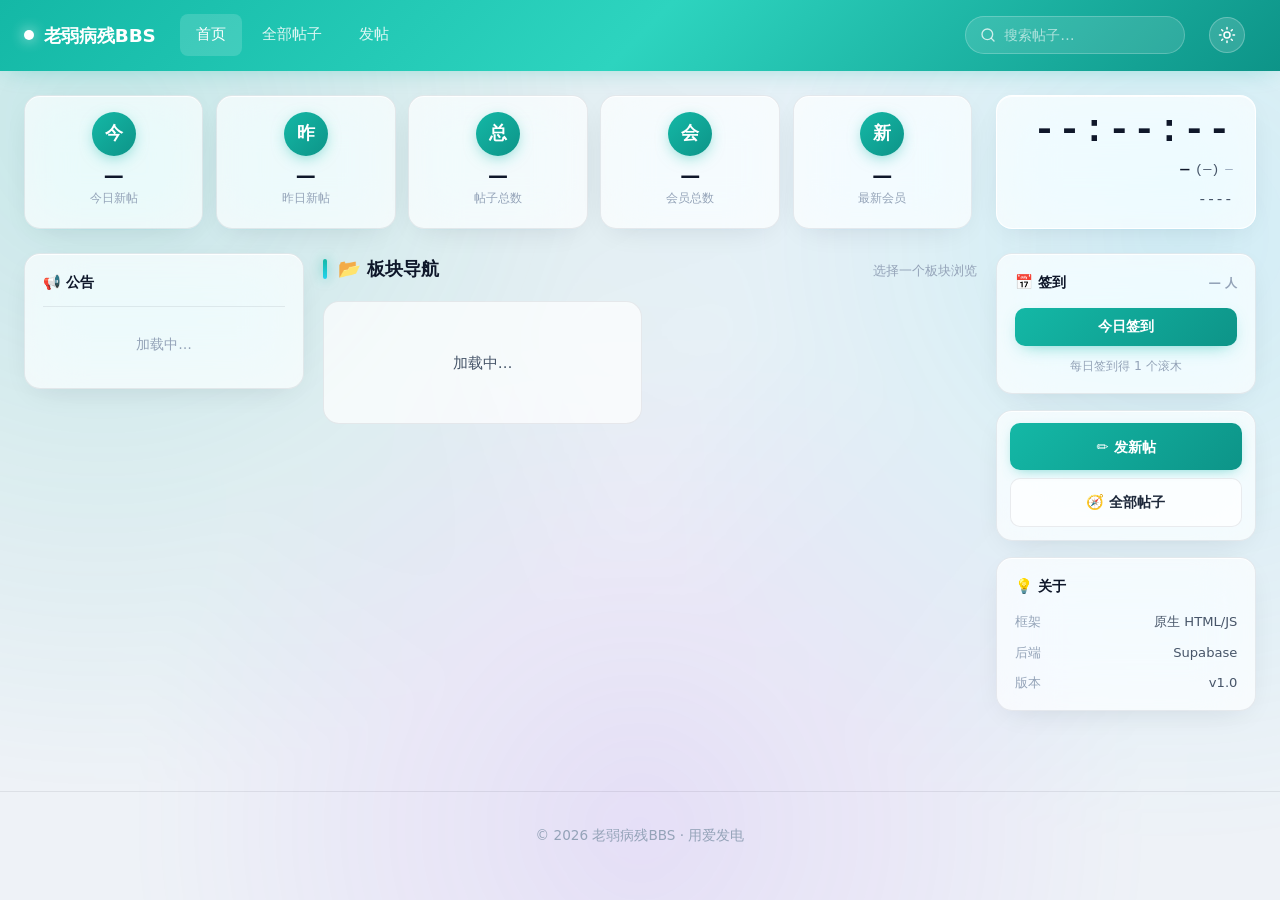
==== index.html @ 7c7fd23f "Add files via upload" ====
<!DOCTYPE html>
<html lang="zh-CN" data-theme="dark">
<head>
<meta charset="UTF-8">
<meta name="viewport" content="width=device-width, initial-scale=1.0">
<meta name="theme-color" content="#0a0e1a">
<title>老弱病残BBS</title>
<link rel="stylesheet" href="assets/style.css">
<script>
  (function () {
    try {
      const saved = localStorage.getItem('theme')
      const prefersDark = window.matchMedia('(prefers-color-scheme: dark)').matches
      document.documentElement.setAttribute('data-theme', saved || (prefersDark ? 'dark' : 'light'))
    } catch (e) {}
  })()
</script>
</head>
<body>

<header class="main-header">
  <div class="header-inner">
    <!-- 移动端汉堡按钮 -->
    <button class="mobile-menu-btn" id="mobile-menu-btn" type="button" aria-label="打开菜单">
      <svg viewBox="0 0 24 24" fill="none" stroke="currentColor" stroke-width="2" stroke-linecap="round" stroke-linejoin="round">
        <line x1="3" y1="6" x2="21" y2="6"/>
        <line x1="3" y1="12" x2="21" y2="12"/>
        <line x1="3" y1="18" x2="21" y2="18"/>
      </svg>
    </button>

    <a href="index.html" class="brand nav-logo">
      <span class="brand-name">老弱病残BBS</span>
    </a>

    <nav class="main-nav">
      <a href="index.html" class="active">首页</a>
      <a href="boards.html">全部帖子</a>
      <a href="new.html">发帖</a>
    </nav>

    <div class="header-search">
      <svg class="search-icon" viewBox="0 0 24 24" fill="none" stroke="currentColor" stroke-width="2" stroke-linecap="round" stroke-linejoin="round">
        <circle cx="11" cy="11" r="8"/>
        <line x1="21" y1="21" x2="16.65" y2="16.65"/>
      </svg>
      <input id="nav-search" type="text" placeholder="搜索帖子…" autocomplete="off">
      <button id="search-clear" class="search-clear" type="button" style="display:none;">
        <svg viewBox="0 0 24 24" fill="none" stroke="currentColor" stroke-width="2" stroke-linecap="round" stroke-linejoin="round">
          <line x1="18" y1="6" x2="6" y2="18"/>
          <line x1="6" y1="6" x2="18" y2="18"/>
        </svg>
      </button>
    </div>

    <div class="header-actions">
      <button class="theme-toggle" id="theme-toggle" aria-label="切换主题">
        <svg class="icon-sun" viewBox="0 0 24 24" fill="none" stroke="currentColor" stroke-width="2" stroke-linecap="round" stroke-linejoin="round">
          <circle cx="12" cy="12" r="4"/>
          <path d="M12 2v2M12 20v2M4.93 4.93l1.41 1.41M17.66 17.66l1.41 1.41M2 12h2M20 12h2M6.34 17.66l-1.41 1.41M19.07 4.93l-1.41 1.41"/>
        </svg>
        <svg class="icon-moon" viewBox="0 0 24 24" fill="none" stroke="currentColor" stroke-width="2" stroke-linecap="round" stroke-linejoin="round">
          <path d="M21 12.79A9 9 0 1 1 11.21 3 7 7 0 0 0 21 12.79z"/>
        </svg>
      </button>
      <span id="nav-right" class="nav-right"></span>
    </div>
  </div>
</header>

<!-- ============ 移动端侧边栏 ============ -->
<div class="mobile-sidebar-mask" id="mobile-sidebar-mask"></div>

<aside class="mobile-sidebar" id="mobile-sidebar" aria-label="侧边栏">
  <!-- 用户信息 -->
  <div class="mobile-sidebar-head">
    <div class="ms-avatar" id="ms-avatar">?</div>
    <div class="ms-user-info">
      <div class="ms-username" id="ms-username">未登录</div>
      <div class="ms-wood" id="ms-wood" style="display:none;">
        <svg viewBox="0 0 24 24" fill="none" stroke="currentColor" stroke-width="2" stroke-linecap="round" stroke-linejoin="round">
          <rect x="3" y="8" width="18" height="4" rx="2"/>
          <path d="M5 12v8a2 2 0 0 0 2 2h10a2 2 0 0 0 2-2v-8"/>
        </svg>
        <span id="ms-wood-num">0</span> 个滚木
      </div>
    </div>
    <button class="ms-close" id="ms-close" type="button" aria-label="关闭菜单">
      <svg viewBox="0 0 24 24" fill="none" stroke="currentColor" stroke-width="2" stroke-linecap="round" stroke-linejoin="round">
        <line x1="18" y1="6" x2="6" y2="18"/>
        <line x1="6" y1="6" x2="18" y2="18"/>
      </svg>
    </button>
  </div>

  <!-- 侧边栏内容 -->
  <div class="mobile-sidebar-body">

    <!-- 公告 -->
    <div class="ms-group-title">公告</div>
    <div id="ms-announcements" class="ms-announcements">
      <div style="text-align:center;padding:1rem;color:var(--text-muted);font-size:0.82rem;">加载中…</div>
    </div>

    <!-- 快捷操作 -->
    <div class="ms-group-title">快捷</div>

    <button class="ms-item ms-signin" id="ms-signin-btn" type="button">
      <span class="ms-icon">📅</span>
      <span class="ms-text">今日签到</span>
      <span class="ms-hint" id="ms-signin-hint">+1 滚木</span>
    </button>

    <a href="new.html" class="ms-item">
      <span class="ms-icon">✏️</span>
      <span class="ms-text">发新帖</span>
      <span class="ms-arrow">→</span>
    </a>

    <a href="boards.html" class="ms-item">
      <span class="ms-icon">📚</span>
      <span class="ms-text">全部帖子</span>
      <span class="ms-arrow">→</span>
    </a>

    <!-- 用户面板 -->
    <div class="ms-group-title">我的</div>

    <a href="profile.html" class="ms-item">
      <span class="ms-icon">👤</span>
      <span class="ms-text">个人主页</span>
      <span class="ms-arrow">→</span>
    </a>

    <a href="messages.html" class="ms-item">
      <span class="ms-icon">🔔</span>
      <span class="ms-text">消息通知</span>
      <span class="ms-arrow">→</span>
    </a>

    <a href="admin.html" class="ms-item" id="ms-admin" style="display:none;">
      <span class="ms-icon">🛡️</span>
      <span class="ms-text">管理面板</span>
      <span class="ms-arrow">→</span>
    </a>

    <!-- 设置 -->
    <div class="ms-group-title">设置</div>

    <button class="ms-item" id="ms-theme-btn" type="button">
      <span class="ms-icon">🌙</span>
      <span class="ms-text">色调调整</span>
      <span class="ms-hint" id="ms-theme-hint">深色</span>
    </button>

    <!-- 底部：登录/退出 -->
    <div class="ms-divider"></div>

    <button class="ms-item ms-logout" id="ms-logout" type="button" style="display:none;">
      <span class="ms-icon">🚪</span>
      <span class="ms-text">退出登录</span>
    </button>

    <a href="login.html" class="ms-item ms-login" id="ms-login" style="display:none;">
      <span class="ms-icon">🔑</span>
      <span class="ms-text">登录 / 注册</span>
      <span class="ms-arrow">→</span>
    </a>

  </div>
</aside>

<!-- ============ 页面主体 ============ -->
<div class="page">

  <!-- 统计 + 时钟（移动端隐藏） -->
  <section class="stats-panel" id="stats">
    <div class="stats-grid">
      <div class="stat-ball">
        <div class="ball-icon">今</div>
        <div class="ball-num" id="stat-today">—</div>
        <div class="ball-label">今日新帖</div>
      </div>
      <div class="stat-ball">
        <div class="ball-icon">昨</div>
        <div class="ball-num" id="stat-yesterday">—</div>
        <div class="ball-label">昨日新帖</div>
      </div>
      <div class="stat-ball">
        <div class="ball-icon">总</div>
        <div class="ball-num" id="stat-posts">—</div>
        <div class="ball-label">帖子总数</div>
      </div>
      <div class="stat-ball">
        <div class="ball-icon">会</div>
        <div class="ball-num" id="stat-users">—</div>
        <div class="ball-label">会员总数</div>
      </div>
      <div class="stat-ball">
        <div class="ball-icon">新</div>
        <div class="ball-num" id="stat-newest">—</div>
        <div class="ball-label">最新会员</div>
      </div>
    </div>

    <div class="chart_sd y" id="clock-box">
      <div id="clock_c">--:--:--</div>
      <div class="cweek">
        <strong><span id="cweek-jp">—</span></strong>
        <i id="cweek-cn">(—)</i>
        <em id="cweek-en">—</em>
      </div>
      <div id="date_c">----</div>
    </div>
  </section>

  <!-- 三栏布局 -->
  <div class="layout">

    <!-- 左侧栏（移动端隐藏） -->
    <aside class="col-side col-left">
      <div class="card announcement-card">
        <div class="card-title-bar">
          <span>📢 公告</span>
          <span class="announcement-count" id="announcement-count"></span>
        </div>
        <div class="announcement-list" id="announcement-list">
          <div style="text-align:center;padding:1rem;color:var(--text-muted);font-size:0.85rem;">加载中…</div>
        </div>
      </div>
    </aside>

    <!-- 主内容 -->
    <main class="col-main">
      <div class="page-section-head">
        <h2>📂 板块导航</h2>
        <span class="sub">选择一个板块浏览</span>
      </div>

      <div class="boards-home-grid" id="boards-home">
        <div class="empty">加载中…</div>
      </div>
    </main>

    <!-- 右侧栏（移动端隐藏） -->
    <aside class="col-side col-right">
      <div class="card signin-card">
        <div class="signin-head">
          <span>📅 签到</span>
          <span class="signin-count" id="signin-count">— 人</span>
        </div>
        <button class="btn btn-primary signin-btn" id="signin-btn">今日签到</button>
        <div class="signin-hint" id="signin-hint">每日签到得 1 个滚木</div>
      </div>

      <div class="card action-card">
        <a href="new.html" class="action-btn primary">✏️ 发新帖</a>
        <a href="boards.html" class="action-btn">🧭 全部帖子</a>
      </div>

      <div class="card info-card">
        <div class="card-title-bar"><span>💡 关于</span></div>
        <div class="info-list">
          <div class="info-item"><span>框架</span><span>原生 HTML/JS</span></div>
          <div class="info-item"><span>后端</span><span>Supabase</span></div>
          <div class="info-item"><span>版本</span><span>v1.0</span></div>
        </div>
      </div>
    </aside>

  </div>

</div>

<footer>
  <p>© 2026 老弱病残BBS · 用爱发电</p>
</footer>

<script type="module">
import { supabase } from './assets/supabase.js'
import { renderNav, loadStats, escapeHtml, formatTime } from './assets/app.js'

renderNav()
loadStats()

// ============================================================
// 移动端侧边栏
// ============================================================
function initMobileSidebar() {
  const btn = document.getElementById('mobile-menu-btn')
  const sidebar = document.getElementById('mobile-sidebar')
  const mask = document.getElementById('mobile-sidebar-mask')
  const closeBtn = document.getElementById('ms-close')

  if (!btn || !sidebar || !mask) return

  const open = () => {
    sidebar.classList.add('open')
    mask.classList.add('open')
    document.body.style.overflow = 'hidden'
  }
  const close = () => {
    sidebar.classList.remove('open')
    mask.classList.remove('open')
    document.body.style.overflow = ''
  }

  btn.onclick = open
  mask.onclick = close
  if (closeBtn) closeBtn.onclick = close

  document.addEventListener('keydown', (e) => {
    if (e.key === 'Escape' && sidebar.classList.contains('open')) close()
  })
}

// 填充侧边栏用户信息
async function fillSidebarUser() {
  const { data: { user } } = await supabase.auth.getUser()

  const avatarEl = document.getElementById('ms-avatar')
  const usernameEl = document.getElementById('ms-username')
  const woodEl = document.getElementById('ms-wood')
  const woodNumEl = document.getElementById('ms-wood-num')
  const adminEl = document.getElementById('ms-admin')
  const logoutEl = document.getElementById('ms-logout')
  const loginEl = document.getElementById('ms-login')

  if (user) {
    const { data: profile } = await supabase
      .from('profiles')
      .select('username, role, rolling_wood, avatar_url')
      .eq('id', user.id)
      .single()

    const name = profile?.username || user.email || '用户'

    // 头像优先显示图片
    if (avatarEl) {
      if (profile?.avatar_url) {
        avatarEl.innerHTML = `<img src="${escapeHtml(profile.avatar_url)}" alt="${escapeHtml(name)}" style="width:100%;height:100%;object-fit:cover;border-radius:50%;">`
      } else {
        avatarEl.textContent = name.trim()[0].toUpperCase()
      }
    }
    if (usernameEl) usernameEl.textContent = name
    if (woodEl) woodEl.style.display = 'inline-flex'
    if (woodNumEl) woodNumEl.textContent = profile?.rolling_wood ?? 0
    if (profile?.role === 'admin' && adminEl) adminEl.style.display = 'flex'
    if (logoutEl) logoutEl.style.display = 'flex'
    if (loginEl) loginEl.style.display = 'none'
  } else {
    if (avatarEl) avatarEl.textContent = '?'
    if (usernameEl) usernameEl.textContent = '未登录'
    if (woodEl) woodEl.style.display = 'none'
    if (adminEl) adminEl.style.display = 'none'
    if (logoutEl) logoutEl.style.display = 'none'
    if (loginEl) loginEl.style.display = 'flex'
  }
}

// 侧边栏主题切换
function initSidebarTheme() {
  const btn = document.getElementById('ms-theme-btn')
  const hint = document.getElementById('ms-theme-hint')
  if (!btn) return

  const updateHint = () => {
    const theme = document.documentElement.getAttribute('data-theme') || 'dark'
    if (hint) hint.textContent = theme === 'dark' ? '深色' : '浅色'
  }
  updateHint()

  btn.onclick = () => {
    const html = document.documentElement
    const current = html.getAttribute('data-theme') || 'dark'
    const next = current === 'dark' ? 'light' : 'dark'

    html.classList.add('theme-transitioning')
    html.setAttribute('data-theme', next)
    try { localStorage.setItem('theme', next) } catch (e) {}

    updateHint()
    setTimeout(() => html.classList.remove('theme-transitioning'), 600)
  }
}

// 侧边栏签到
async function initSidebarSignin() {
  const btn = document.getElementById('ms-signin-btn')
  const hint = document.getElementById('ms-signin-hint')
  if (!btn) return

  const { data: { user } } = await supabase.auth.getUser()

  if (!user) {
    if (hint) hint.textContent = '需登录'
    btn.onclick = () => location.href = 'login.html'
    return
  }

  const today = new Date().toISOString().slice(0, 10)
  const { data: checkin } = await supabase
    .from('checkins')
    .select('date')
    .eq('user_id', user.id)
    .eq('date', today)
    .maybeSingle()

  if (checkin) {
    btn.disabled = true
    btn.classList.add('signed')
    if (hint) hint.textContent = '已签到 ✓'
  }

  btn.onclick = async () => {
    if (btn.disabled) return
    btn.disabled = true
    if (hint) hint.textContent = '签到中…'

    const { data, error } = await supabase.rpc('daily_checkin')

    if (error || !data?.success) {
      if (hint) hint.textContent = error?.message || data?.error || '失败'
      btn.disabled = false
      return
    }

    btn.classList.add('signed')
    if (hint) hint.textContent = '+1 滚木 ✓'

    const woodNum = document.getElementById('ms-wood-num')
    if (woodNum) woodNum.textContent = Number(woodNum.textContent) + 1
    const navWood = document.getElementById('nav-wood')
    if (navWood) navWood.textContent = Number(navWood.textContent) + 1
  }
}

// 侧边栏退出
function initSidebarLogout() {
  const btn = document.getElementById('ms-logout')
  if (!btn) return
  btn.onclick = async () => {
    if (!confirm('确定退出登录？')) return
    await supabase.auth.signOut()
    location.href = 'index.html'
  }
}

// ============================================================
// 侧边栏公告
// ============================================================
async function loadSidebarAnnouncements() {
  const box = document.getElementById('ms-announcements')
  if (!box) return

  const { data } = await supabase
    .from('announcements')
    .select('*')
    .order('created_at', { ascending: false })
    .limit(10)

  if (!data?.length) {
    box.innerHTML = '<div style="text-align:center;padding:1rem;color:var(--text-muted);font-size:0.82rem;">暂无公告</div>'
    return
  }

  box.innerHTML = data.map(a => `
    <button class="ms-ann-item" data-ann-id="${a.id}" type="button">
      <span class="ms-ann-dot"></span>
      <span class="ms-ann-title">${escapeHtml(a.title)}</span>
    </button>
  `).join('')

  box.querySelectorAll('.ms-ann-item').forEach(btn => {
    btn.onclick = () => {
      const id = Number(btn.dataset.annId)
      const a = data.find(x => x.id === id)
      if (a) openAnnouncementModal(a)
    }
  })
}

// ============================================================
// 四大板块
// ============================================================
const BOARDS = [
  { key: '游戏', icon: '🎮', desc: '游戏讨论、攻略、资源', color: 'linear-gradient(135deg, #a855f7, #ec4899)' },
  { key: '工具', icon: '🔧', desc: '效率工具、脚本、插件', color: 'linear-gradient(135deg, #14b8a6, #22d3ee)' },
  { key: '软件', icon: '💻', desc: '软件分享、教程、求助', color: 'linear-gradient(135deg, #6366f1, #8b5cf6)' },
  { key: '其他', icon: '📦', desc: '杂谈、闲聊、生活', color: 'linear-gradient(135deg, #f59e0b, #ef4444)' }
]

async function loadBoards() {
  const box = document.getElementById('boards-home')

  const { data: allPosts } = await supabase
    .from('posts')
    .select('id, title, created_at, tags_major, profiles!author_id(username)')
    .order('created_at', { ascending: false })

  const grouped = {}
  BOARDS.forEach(b => { grouped[b.key] = [] })
  ;(allPosts || []).forEach(p => {
    const majors = p.tags_major || []
    for (const t of majors) {
      if (grouped[t]) grouped[t].push(p)
    }
  })

  box.innerHTML = BOARDS.map(b => {
    const posts = grouped[b.key] || []
    const preview = posts.slice(0, 3)

    return `
      <div class="board-home-card">
        <a href="board.html?tag=${encodeURIComponent(b.key)}" class="board-home-link" aria-label="${escapeHtml(b.key)}"></a>

        <div class="board-home-head">
          <div class="board-home-icon" style="background:${b.color};">${b.icon}</div>
          <div style="flex:1;min-width:0;">
            <div class="board-home-name">${escapeHtml(b.key)}</div>
            <div class="board-home-desc">${escapeHtml(b.desc)}</div>
          </div>
          <div class="board-home-count">
            <span class="board-home-count-num">${posts.length}</span>
            <span class="board-home-count-lbl">帖</span>
          </div>
        </div>

        ${preview.length ? `
          <div class="board-home-posts">
            ${preview.map(p => `
              <div class="board-home-post">
                <span class="board-home-post-dot"></span>
                <span class="board-home-post-title">${escapeHtml(p.title)}</span>
                <span class="board-home-post-time">${formatTime(p.created_at)}</span>
              </div>
            `).join('')}
            ${posts.length > 3 ? `<div class="board-home-more">还有 ${posts.length - 3} 篇 →</div>` : ''}
          </div>
        ` : `
          <div class="board-home-empty">暂无帖子</div>
        `}

        <div class="board-home-foot">
          <span>进入板块</span>
          <svg viewBox="0 0 24 24" fill="none" stroke="currentColor" stroke-width="2" stroke-linecap="round" stroke-linejoin="round">
            <line x1="5" y1="12" x2="19" y2="12"/>
            <polyline points="12 5 19 12 12 19"/>
          </svg>
        </div>
      </div>
    `
  }).join('')
}

// ============================================================
// 桌面端公告（左侧栏）
// ============================================================
const annList = document.getElementById('announcement-list')
const annCount = document.getElementById('announcement-count')

async function loadAnnouncements() {
  const { data: announcements } = await supabase
    .from('announcements')
    .select('*')
    .order('created_at', { ascending: false })

  if (annCount) annCount.textContent = `${announcements?.length || 0} 条`

  if (!announcements?.length) {
    if (annList) annList.innerHTML = '<div style="text-align:center;padding:1rem;color:var(--text-muted);font-size:0.85rem;">暂无公告</div>'
    return
  }

  if (annList) {
    annList.innerHTML = announcements.map(a => `
      <div class="announcement-item" data-ann-id="${a.id}">
        <div class="announcement-icon">📌</div>
        <div class="announcement-title">${escapeHtml(a.title)}</div>
        <svg class="announcement-arrow" viewBox="0 0 24 24" fill="none" stroke="currentColor" stroke-width="2" stroke-linecap="round" stroke-linejoin="round">
          <polyline points="9 18 15 12 9 6"/>
        </svg>
      </div>
    `).join('')

    annList.querySelectorAll('.announcement-item').forEach(el => {
      el.onclick = () => {
        const id = Number(el.dataset.annId)
        const a = announcements.find(x => x.id === id)
        if (a) openAnnouncementModal(a)
      }
    })
  }
}

function openAnnouncementModal(a) {
  const mask = document.createElement('div')
  mask.className = 'announcement-modal-mask'
  const html = escapeHtml(a.content)
    .replace(/\*\*(.+?)\*\*/g, '<strong>$1</strong>')
    .replace(/\n/g, '<br>')

  mask.innerHTML = `
    <div class="announcement-modal">
      <div class="announcement-modal-head">
        <div>
          <div class="announcement-modal-label">📢 公告</div>
          <h2 class="announcement-modal-title">${escapeHtml(a.title)}</h2>
          <div class="announcement-modal-date">发布于 ${formatTime(a.created_at)}</div>
        </div>
        <button class="announcement-modal-close" type="button">
          <svg viewBox="0 0 24 24" fill="none" stroke="currentColor" stroke-width="2" stroke-linecap="round" stroke-linejoin="round">
            <line x1="18" y1="6" x2="6" y2="18"/>
            <line x1="6" y1="6" x2="18" y2="18"/>
          </svg>
        </button>
      </div>
      <div class="announcement-modal-body">${html}</div>
      <div class="announcement-modal-foot">
        <button class="btn btn-primary" type="button" id="ann-modal-ok">我知道了</button>
      </div>
    </div>
  `
  document.body.appendChild(mask)

  const close = () => {
    mask.style.animation = 'fadeOut 0.2s ease forwards'
    setTimeout(() => mask.remove(), 200)
  }
  mask.querySelector('.announcement-modal-close').onclick = close
  mask.querySelector('#ann-modal-ok').onclick = close
  mask.onclick = (e) => { if (e.target === mask) close() }
  const onEsc = (e) => {
    if (e.key === 'Escape') { close(); document.removeEventListener('keydown', onEsc) }
  }
  document.addEventListener('keydown', onEsc)
}

// ============================================================
// 桌面端签到（右侧栏）
// ============================================================
const signinBtn = document.getElementById('signin-btn')
const signinHint = document.getElementById('signin-hint')

async function initDesktopSignin() {
  if (!signinBtn) return
  const { data: { user } } = await supabase.auth.getUser()

  if (user) {
    const today = new Date().toISOString().slice(0, 10)
    const { data: checkin } = await supabase
      .from('checkins').select('date')
      .eq('user_id', user.id).eq('date', today).maybeSingle()

    if (checkin) {
      signinBtn.textContent = '✓ 已签到'
      signinBtn.disabled = true
      signinHint.textContent = '明天再来~'
    }
  }

  signinBtn.onclick = async () => {
    const { data: { user } } = await supabase.auth.getUser()
    if (!user) { location.href = 'login.html?redirect=index.html'; return }
    signinBtn.disabled = true
    signinBtn.textContent = '签到中…'

    const { data, error } = await supabase.rpc('daily_checkin')

    if (error || !data?.success) {
      signinHint.textContent = error?.message || data?.error || '签到失败'
      signinBtn.disabled = false
      signinBtn.textContent = '今日签到'
      return
    }

    signinBtn.textContent = '✓ 已签到'
    signinHint.textContent = '签到成功！+1 滚木'
    const navWood = document.getElementById('nav-wood')
    if (navWood) navWood.textContent = Number(navWood.textContent) + 1
  }
}

// ============================================================
// 初始化
// ============================================================
initMobileSidebar()
fillSidebarUser()
initSidebarTheme()
initSidebarSignin()
initSidebarLogout()
loadSidebarAnnouncements()
loadBoards()
loadAnnouncements()
initDesktopSignin()
</script>
</body>
</html>
---- assets/style.css ----
/* ============================================================
   老弱病残BBS - 完整样式表
   ============================================================ */

* { margin: 0; padding: 0; box-sizing: border-box; }

:root {
  --primary: #14b8a6;
  --primary-light: #2dd4bf;
  --primary-dark: #0d9488;
  --accent: #22d3ee;
  --accent-2: #a855f7;
  --ease: cubic-bezier(0.16, 1, 0.3, 1);
  --ease-smooth: cubic-bezier(0.4, 0, 0.2, 1);
}

/* ============ 深色主题 ============ */
[data-theme="dark"] {
  --bg: #0a0e1a;
  --bg-soft: #0f1422;
  --header-bg: linear-gradient(135deg, #0d9488 0%, #14b8a6 50%, #0f766e 100%);
  --header-text: #f0fdfa;
  --card-bg: rgba(255, 255, 255, 0.055);
  --card-bg-hover: rgba(255, 255, 255, 0.085);
  --card-edge: rgba(255, 255, 255, 0.12);
  --input-bg: rgba(255, 255, 255, 0.05);
  --border: rgba(255, 255, 255, 0.09);
  --border-hover: rgba(45, 212, 191, 0.5);
  --text: #e2e8f0;
  --text-strong: #f8fafc;
  --text-dim: #94a3b8;
  --text-muted: #64748b;
  --card-shadow: 0 8px 32px -12px rgba(0, 0, 0, 0.6),
                 inset 0 1px 0 0 rgba(255, 255, 255, 0.06);
  --card-shadow-hover: 0 20px 44px -20px rgba(20, 184, 166, 0.5),
                       inset 0 1px 0 0 rgba(255, 255, 255, 0.1);
  --blob-1: rgba(20, 184, 166, 0.32);
  --blob-2: rgba(34, 211, 238, 0.22);
  --blob-3: rgba(168, 85, 247, 0.18);
  --noise-opacity: 0.035;
  color-scheme: dark;
}

/* ============ 浅色主题 ============ */
[data-theme="light"] {
  --bg: #eef2f7;
  --bg-soft: #ffffff;
  --header-bg: linear-gradient(135deg, #14b8a6 0%, #2dd4bf 50%, #0d9488 100%);
  --header-text: #ffffff;
  --card-bg: rgba(255, 255, 255, 0.7);
  --card-bg-hover: rgba(255, 255, 255, 0.9);
  --card-edge: rgba(255, 255, 255, 0.95);
  --input-bg: rgba(255, 255, 255, 0.75);
  --border: rgba(15, 23, 42, 0.08);
  --border-hover: rgba(20, 184, 166, 0.45);
  --text: #1e293b;
  --text-strong: #0f172a;
  --text-dim: #475569;
  --text-muted: #94a3b8;
  --card-shadow: 0 8px 32px -14px rgba(15, 23, 42, 0.16),
                 inset 0 1px 0 0 rgba(255, 255, 255, 0.85);
  --card-shadow-hover: 0 20px 44px -20px rgba(20, 184, 166, 0.35),
                       inset 0 1px 0 0 rgba(255, 255, 255, 0.95);
  --blob-1: rgba(20, 184, 166, 0.18);
  --blob-2: rgba(34, 211, 238, 0.14);
  --blob-3: rgba(168, 85, 247, 0.12);
  --noise-opacity: 0.02;
  color-scheme: light;
}

html.theme-transitioning,
html.theme-transitioning *,
html.theme-transitioning *::before,
html.theme-transitioning *::after {
  transition: background-color 0.55s var(--ease-smooth),
              border-color 0.55s var(--ease-smooth),
              color 0.55s var(--ease-smooth),
              box-shadow 0.55s var(--ease-smooth) !important;
}

html { scroll-behavior: smooth; }

body {
  font-family: 'Inter', 'Segoe UI', 'Microsoft YaHei', system-ui, sans-serif;
  background: var(--bg);
  color: var(--text);
  line-height: 1.7;
  min-height: 100vh;
  overflow-x: hidden;
  position: relative;
  -webkit-font-smoothing: antialiased;
  transition: background-color 0.5s var(--ease-smooth), color 0.5s var(--ease-smooth);
}

body::before {
  content: '';
  position: fixed;
  inset: -10%;
  background:
    radial-gradient(circle at 15% 20%, var(--blob-1) 0%, transparent 42%),
    radial-gradient(circle at 85% 30%, var(--blob-2) 0%, transparent 40%),
    radial-gradient(circle at 50% 85%, var(--blob-3) 0%, transparent 42%);
  z-index: -2;
  animation: blobDrift 40s ease-in-out infinite;
  filter: blur(20px);
}
@keyframes blobDrift {
  0%, 100% { transform: translate(0, 0) scale(1); }
  25% { transform: translate(3%, -3%) scale(1.06); }
  50% { transform: translate(-2%, 2%) scale(0.97); }
  75% { transform: translate(2%, 3%) scale(1.04); }
}

body::after {
  content: '';
  position: fixed;
  inset: 0;
  z-index: -1;
  opacity: var(--noise-opacity);
  pointer-events: none;
  background-image: url("data:image/svg+xml,%3Csvg viewBox='0 0 200 200' xmlns='http://www.w3.org/2000/svg'%3E%3Cfilter id='n'%3E%3CfeTurbulence type='fractalNoise' baseFrequency='0.9' numOctaves='3'/%3E%3C/filter%3E%3Crect width='100%25' height='100%25' filter='url(%23n)'/%3E%3C/svg%3E");
  mix-blend-mode: overlay;
}

a { color: var(--primary-light); text-decoration: none; transition: color 0.25s; }
a:hover { color: var(--accent); }

/* ============ 滚动进度条 ============ */
.scroll-progress {
  position: fixed;
  top: 0; left: 0;
  height: 3px; width: 0%;
  background: linear-gradient(90deg, var(--primary), var(--accent));
  z-index: 1000;
  transition: width 0.1s ease-out;
  box-shadow: 0 0 12px rgba(20, 184, 166, 0.8);
}

/* ============ 主 Header ============ */
.main-header {
  background: var(--header-bg);
  color: var(--header-text);
  box-shadow: 0 4px 24px -8px rgba(20, 184, 166, 0.4);
  position: sticky;
  top: 0;
  z-index: 100;
}
.header-inner {
  max-width: 1400px;
  margin: 0 auto;
  padding: 0.9rem 1.5rem;
  display: flex;
  align-items: center;
  gap: 1.5rem;
  position: relative;
  z-index: 1;
}

.brand {
  display: flex;
  align-items: center;
  gap: 0.6rem;
  color: #fff !important;
  font-weight: 800;
  font-size: 1.15rem;
  letter-spacing: -0.01em;
  flex-shrink: 0;
  cursor: pointer;
  text-decoration: none;
}
.brand:hover { color: #fff !important; }
.brand::before {
  content: '';
  width: 10px; height: 10px;
  border-radius: 50%;
  background: #fff;
  box-shadow: 0 0 14px rgba(255,255,255,0.9);
  animation: pulse 2s ease-in-out infinite;
}
.brand-name { color: #fff; }
@keyframes pulse {
  0%, 100% { transform: scale(1); opacity: 1; }
  50% { transform: scale(1.3); opacity: 0.7; }
}

.main-nav {
  display: flex;
  gap: 0.3rem;
  flex-wrap: wrap;
  flex: 1;
  min-width: 0;
  flex-shrink: 1;
}
.main-nav a {
  color: rgba(255,255,255,0.85) !important;
  padding: 0.5rem 1rem;
  border-radius: 8px;
  font-size: 0.95rem;
  font-weight: 500;
  text-decoration: none;
  display: inline-block;
}
.main-nav a:hover,
.main-nav a.active {
  color: #fff !important;
  background: rgba(255,255,255,0.15);
}

.header-actions {
  display: flex;
  align-items: center;
  gap: 0.7rem;
  flex-shrink: 0;
}
.nav-right { display: flex; align-items: center; gap: 0.5rem; }

/* ============ 顶部搜索框 ============ */
.header-search {
  display: flex;
  align-items: center;
  gap: 0.5rem;
  position: relative;
  flex: 0 0 auto;
  width: 220px;
  padding: 0 0.9rem;
  height: 38px;
  background: rgba(255,255,255,0.12);
  border: 1px solid rgba(255,255,255,0.22);
  border-radius: 999px;
  transition: all 0.3s var(--ease);
}
.header-search:focus-within {
  background: rgba(255,255,255,0.22);
  border-color: rgba(255,255,255,0.45);
  box-shadow: 0 0 0 3px rgba(255,255,255,0.1);
  width: 260px;
}
.header-search .search-icon {
  width: 16px; height: 16px;
  stroke: rgba(255,255,255,0.75);
  flex-shrink: 0;
}
.header-search input {
  flex: 1;
  background: transparent;
  border: none;
  padding: 0;
  color: #fff;
  font-family: inherit;
  font-size: 0.9rem;
  outline: none;
  min-width: 0;
  height: auto;
  box-shadow: none;
}
.header-search input::placeholder { color: rgba(255,255,255,0.6); }
.header-search input:focus { box-shadow: none; background: transparent; border: none; }
.search-clear {
  width: 22px; height: 22px;
  border-radius: 50%;
  border: none;
  background: rgba(255,255,255,0.2);
  color: #fff;
  display: flex;
  align-items: center;
  justify-content: center;
  cursor: pointer;
  padding: 0;
  flex-shrink: 0;
  transition: background 0.2s;
}
.search-clear:hover { background: rgba(255,255,255,0.35); }
.search-clear svg { width: 12px; height: 12px; stroke: currentColor; }

/* ============ 主题切换 ============ */
.theme-toggle {
  width: 36px; height: 36px;
  border-radius: 50%;
  background: rgba(255,255,255,0.15);
  border: 1px solid rgba(255,255,255,0.25);
  display: flex;
  align-items: center;
  justify-content: center;
  cursor: pointer;
  position: relative;
  overflow: hidden;
  transition: transform 0.4s var(--ease), background 0.3s;
}
.theme-toggle:hover {
  transform: rotate(18deg) scale(1.08);
  background: rgba(255,255,255,0.25);
}
.theme-toggle svg {
  width: 18px; height: 18px;
  position: absolute;
  top: 50%; left: 50%;
  margin: -9px 0 0 -9px;
  stroke: #fff;
  transition: opacity 0.45s var(--ease), transform 0.55s var(--ease);
}
[data-theme="dark"] .icon-sun { opacity: 0; transform: rotate(90deg) scale(0.4); }
[data-theme="dark"] .icon-moon { opacity: 1; transform: rotate(0) scale(1); }
[data-theme="light"] .icon-sun { opacity: 1; transform: rotate(0) scale(1); }
[data-theme="light"] .icon-moon { opacity: 0; transform: rotate(-90deg) scale(0.4); }

/* ============ 用户悬停菜单 ============ */
.user-menu { position: relative; z-index: 9999; }
.user-trigger {
  display: inline-flex;
  align-items: center;
  gap: 0.5rem;
  padding: 0.35rem 0.75rem 0.35rem 0.35rem;
  border-radius: 999px;
  background: rgba(255,255,255,0.12);
  border: 1px solid rgba(255,255,255,0.22);
  color: #fff;
  font-family: inherit;
  font-size: 0.9rem;
  font-weight: 600;
  cursor: pointer;
  transition: all 0.25s var(--ease);
}
.user-trigger:hover {
  background: rgba(255,255,255,0.22);
  border-color: rgba(255,255,255,0.4);
}
.user-avatar {
  width: 28px; height: 28px;
  border-radius: 50%;
  background: linear-gradient(135deg, #fff, #d1fae5);
  color: var(--primary-dark);
  display: flex;
  align-items: center;
  justify-content: center;
  font-weight: 800;
  font-size: 0.85rem;
  flex-shrink: 0;
}
.user-name { max-width: 90px; overflow: hidden; text-overflow: ellipsis; white-space: nowrap; }
.user-wood {
  display: inline-flex;
  align-items: center;
  gap: 0.2rem;
  padding: 0.15rem 0.5rem;
  border-radius: 999px;
  background: rgba(255,255,255,0.15);
  font-size: 0.78rem;
  font-weight: 700;
}
.user-wood svg { width: 12px; height: 12px; }
.user-trigger .chevron {
  width: 14px; height: 14px;
  transition: transform 0.3s var(--ease);
}
.user-menu.open .chevron { transform: rotate(180deg); }

.user-dropdown {
  position: absolute;
  top: calc(100% + 10px);
  right: 0;
  min-width: 240px;
  padding: 0.4rem;
  background: var(--card-bg);
  backdrop-filter: blur(28px) saturate(180%);
  -webkit-backdrop-filter: blur(28px) saturate(180%);
  border: 1px solid var(--border);
  border-radius: 14px;
  box-shadow: 0 20px 44px -20px rgba(0,0,0,0.6),
              0 0 0 1px rgba(255,255,255,0.05);
  opacity: 0;
  visibility: hidden;
  transform: translateY(-6px) scale(0.98);
  transform-origin: top right;
  transition: opacity 0.22s var(--ease), transform 0.22s var(--ease),
              visibility 0.22s var(--ease);
  z-index: 9999;
}
.user-menu.open .user-dropdown {
  opacity: 1;
  visibility: visible;
  transform: translateY(0) scale(1);
}

.dropdown-header {
  display: flex;
  align-items: center;
  gap: 0.7rem;
  padding: 0.7rem 0.75rem;
  border-bottom: 1px solid var(--border);
  margin-bottom: 0.35rem;
}
.user-avatar-lg {
  width: 40px; height: 40px;
  border-radius: 50%;
  background: linear-gradient(135deg, var(--primary), var(--primary-dark));
  color: #fff;
  display: flex;
  align-items: center;
  justify-content: center;
  font-weight: 800;
  font-size: 1.05rem;
  flex-shrink: 0;
  box-shadow: 0 4px 12px -4px rgba(20, 184, 166, 0.5);
}
.dropdown-username {
  font-size: 0.95rem;
  font-weight: 700;
  color: var(--text-strong);
  overflow: hidden;
  text-overflow: ellipsis;
  white-space: nowrap;
}
.dropdown-wood {
  display: flex;
  align-items: center;
  gap: 0.25rem;
  font-size: 0.8rem;
  color: var(--primary-light);
  font-weight: 600;
  margin-top: 0.15rem;
}
.dropdown-wood svg { width: 13px; height: 13px; }

.dropdown-item {
  display: flex;
  align-items: center;
  gap: 0.65rem;
  padding: 0.6rem 0.75rem;
  border-radius: 9px;
  color: var(--text-dim);
  font-family: inherit;
  font-size: 0.92rem;
  font-weight: 500;
  cursor: pointer;
  border: none;
  background: transparent;
  width: 100%;
  text-align: left;
  transition: all 0.18s var(--ease);
}
.dropdown-item:hover {
  background: var(--card-bg-hover);
  color: var(--text-strong);
}
.dropdown-item svg {
  width: 17px; height: 17px;
  stroke: currentColor;
  fill: none;
  stroke-width: 2;
  stroke-linecap: round;
  stroke-linejoin: round;
  flex-shrink: 0;
}
.dropdown-divider { height: 1px; background: var(--border); margin: 0.35rem 0.4rem; }
.dropdown-logout { color: #f87171; }
.dropdown-logout:hover { background: rgba(239, 68, 68, 0.1); color: #f87171; }

/* ============ 页面容器 ============ */
.page {
  max-width: 1400px;
  margin: 0 auto;
  padding: 1.5rem 1.5rem 3rem;
  position: relative;
  z-index: 1;
}

/* ============ 统计 + 时钟 ============ */
.stats-panel {
  display: grid;
  grid-template-columns: 1fr auto;
  gap: 1.5rem;
  margin-bottom: 1.5rem;
}
.stats-grid {
  display: grid;
  grid-template-columns: repeat(5, 1fr);
  gap: 0.8rem;
}
.stat-ball {
  background: var(--card-bg);
  border: 1px solid var(--border);
  border-radius: 16px;
  padding: 1rem 0.5rem;
  text-align: center;
  backdrop-filter: blur(24px) saturate(180%);
  -webkit-backdrop-filter: blur(24px) saturate(180%);
  box-shadow: var(--card-shadow);
  transition: transform 0.35s var(--ease), border-color 0.35s;
}
.stat-ball:hover { transform: translateY(-3px); border-color: var(--border-hover); }
.ball-icon {
  width: 44px; height: 44px;
  border-radius: 50%;
  margin: 0 auto 0.5rem;
  background: linear-gradient(135deg, var(--primary), var(--primary-dark));
  color: #fff;
  display: flex;
  align-items: center;
  justify-content: center;
  font-weight: 800;
  font-size: 1.1rem;
  box-shadow: 0 4px 16px -4px rgba(20, 184, 166, 0.6);
}
.ball-num { font-size: 1.25rem; font-weight: 800; color: var(--text-strong); line-height: 1.1; }
.ball-label { font-size: 0.72rem; color: var(--text-muted); margin-top: 0.2rem; }

/* ============ 磨砂时钟 ============ */
.chart_sd {
  min-width: 260px;
  padding: 1rem 1.4rem;
  border-radius: 16px;
  background: var(--card-bg);
  border: 1px solid var(--card-edge);
  backdrop-filter: blur(28px) saturate(180%);
  -webkit-backdrop-filter: blur(28px) saturate(180%);
  box-shadow: var(--card-shadow);
  position: relative;
  overflow: hidden;
  text-align: right;
}
.chart_sd::after {
  content: '';
  position: absolute;
  top: 0; left: 15%; right: 15%;
  height: 1px;
  background: linear-gradient(90deg, transparent, var(--card-edge), transparent);
  pointer-events: none;
}
.chart_sd:hover {
  border-color: var(--border-hover);
  box-shadow: var(--card-shadow-hover);
  background: var(--card-bg-hover);
}
#clock_c {
  font-family: 'Courier New', ui-monospace, monospace;
  font-size: 2.4rem;
  font-weight: 700;
  color: var(--text-strong);
  letter-spacing: 0.05em;
  line-height: 1;
  font-variant-numeric: tabular-nums;
}
.cweek {
  display: flex;
  align-items: baseline;
  justify-content: flex-end;
  gap: 0.35rem;
  margin-top: 0.45rem;
  font-family: 'Courier New', ui-monospace, monospace;
  color: var(--text);
}
.cweek strong { font-weight: 700; font-size: 0.95rem; color: var(--text-strong); }
.cweek i { font-style: normal; font-size: 0.85rem; color: var(--text-dim); }
.cweek em { font-style: normal; font-size: 0.78rem; color: var(--text-muted); }
#date_c {
  font-family: 'Courier New', ui-monospace, monospace;
  font-size: 0.9rem;
  color: var(--text-dim);
  margin-top: 0.3rem;
}

/* ============ 三栏布局 ============ */
.layout {
  display: grid;
  grid-template-columns: 280px 1fr 260px;
  gap: 1.2rem;
  align-items: start;
}
.col-main { min-width: 0; }
.col-side { display: flex; flex-direction: column; gap: 1rem; }

/* ============ 通用卡片 ============ */
.card {
  background: var(--card-bg);
  backdrop-filter: blur(28px) saturate(180%);
  -webkit-backdrop-filter: blur(28px) saturate(180%);
  border: 1px solid var(--border);
  border-radius: 16px;
  padding: 1rem 1.1rem;
  position: relative;
  overflow: hidden;
  box-shadow: var(--card-shadow);
  transition: transform 0.4s var(--ease), box-shadow 0.4s var(--ease),
              border-color 0.35s, background 0.35s;
}
.card::before {
  content: '';
  position: absolute;
  inset: 0;
  background: radial-gradient(500px circle at var(--mx, 50%) var(--my, 50%),
              rgba(20, 184, 166, 0.12), transparent 40%);
  opacity: 0;
  transition: opacity 0.5s;
  pointer-events: none;
  z-index: 0;
}
.card:hover::before { opacity: 1; }
.card > * { position: relative; z-index: 1; }

.card-title-bar {
  display: flex;
  justify-content: space-between;
  align-items: center;
  margin-bottom: 0.8rem;
  font-size: 0.9rem;
  font-weight: 600;
  color: var(--text-strong);
}

/* ============ 公告卡片 ============ */
.announcement-card .card-title-bar {
  border-bottom: 1px solid var(--border);
  padding-bottom: 0.7rem;
  margin-bottom: 0.6rem;
}
.announcement-count { font-size: 0.75rem; color: var(--text-muted); font-weight: 500; }
.announcement-list { display: flex; flex-direction: column; gap: 0.25rem; }
.announcement-item {
  display: flex;
  align-items: center;
  gap: 0.6rem;
  padding: 0.65rem 0.7rem;
  border-radius: 10px;
  cursor: pointer;
  transition: all 0.25s var(--ease);
  border: 1px solid transparent;
}
.announcement-item:hover {
  background: var(--card-bg-hover);
  border-color: var(--border);
  transform: translateX(3px);
}
.announcement-icon { font-size: 1rem; flex-shrink: 0; }
.announcement-title {
  flex: 1;
  font-size: 0.88rem;
  color: var(--text-dim);
  font-weight: 500;
  overflow: hidden;
  text-overflow: ellipsis;
  white-space: nowrap;
  transition: color 0.25s;
}
.announcement-item:hover .announcement-title { color: var(--text-strong); }
.announcement-arrow {
  width: 14px; height: 14px;
  stroke: var(--text-muted);
  flex-shrink: 0;
  transition: transform 0.25s var(--ease), stroke 0.25s;
}
.announcement-item:hover .announcement-arrow {
  stroke: var(--primary-light);
  transform: translateX(3px);
}

/* ============ 公告弹窗 ============ */
.announcement-modal-mask {
  position: fixed;
  inset: 0;
  z-index: 99999;
  background: rgba(0, 0, 0, 0.75);
  backdrop-filter: blur(6px);
  -webkit-backdrop-filter: blur(6px);
  display: flex;
  align-items: center;
  justify-content: center;
  padding: 1.5rem;
  animation: fadeIn 0.25s ease;
}
@keyframes fadeIn { from { opacity: 0; } to { opacity: 1; } }
@keyframes fadeOut { from { opacity: 1; } to { opacity: 0; } }

.announcement-modal {
  width: 100%;
  max-width: 720px;
  max-height: 85vh;
  display: flex;
  flex-direction: column;
  background: var(--card-bg);
  backdrop-filter: blur(30px) saturate(180%);
  -webkit-backdrop-filter: blur(30px) saturate(180%);
  border: 1px solid var(--border);
  border-radius: 20px;
  box-shadow: 0 40px 100px -30px rgba(0, 0, 0, 0.9);
  overflow: hidden;
  animation: modalIn 0.35s var(--ease);
}
@keyframes modalIn {
  from { opacity: 0; transform: scale(0.94) translateY(30px); }
  to { opacity: 1; transform: scale(1) translateY(0); }
}
.announcement-modal-head {
  display: flex;
  justify-content: space-between;
  align-items: flex-start;
  gap: 1rem;
  padding: 1.5rem 1.8rem 1.2rem;
  border-bottom: 1px solid var(--border);
  flex-shrink: 0;
}
.announcement-modal-label {
  font-size: 0.78rem;
  color: var(--primary-light);
  font-weight: 700;
  letter-spacing: 0.08em;
  margin-bottom: 0.35rem;
}
.announcement-modal-title {
  font-size: 1.4rem;
  font-weight: 800;
  color: var(--text-strong);
  line-height: 1.3;
  letter-spacing: -0.01em;
  margin: 0 0 0.3rem 0;
}
.announcement-modal-date { font-size: 0.82rem; color: var(--text-muted); }
.announcement-modal-close {
  width: 34px; height: 34px;
  border-radius: 50%;
  border: 1px solid var(--border);
  background: var(--card-bg);
  color: var(--text-dim);
  display: flex;
  align-items: center;
  justify-content: center;
  cursor: pointer;
  flex-shrink: 0;
  transition: all 0.25s var(--ease);
}
.announcement-modal-close:hover {
  background: var(--card-bg-hover);
  border-color: var(--border-hover);
  color: var(--text-strong);
  transform: rotate(90deg);
}
.announcement-modal-close svg { width: 16px; height: 16px; stroke: currentColor; }
.announcement-modal-body {
  padding: 1.5rem 1.8rem;
  overflow-y: auto;
  color: var(--text);
  font-size: 1.02rem;
  line-height: 1.85;
  flex: 1;
  word-break: break-word;
}
.announcement-modal-body strong { color: var(--text-strong); font-weight: 700; }
.announcement-modal-foot {
  padding: 1rem 1.8rem 1.4rem;
  border-top: 1px solid var(--border);
  display: flex;
  justify-content: flex-end;
  flex-shrink: 0;
}
.announcement-modal-foot .btn { min-width: 100px; }

/* ============ 版块列表（左侧栏） ============ */
.board-list { display: flex; flex-direction: column; gap: 0.3rem; }
.board-item {
  display: flex;
  justify-content: space-between;
  align-items: center;
  padding: 0.5rem 0.7rem;
  border-radius: 8px;
  font-size: 0.88rem;
  color: var(--text-dim);
  transition: all 0.25s var(--ease);
}
.board-item:hover { background: var(--card-bg-hover); color: var(--text-strong); }
.board-item.active {
  background: rgba(20, 184, 166, 0.12);
  color: var(--primary-light);
  border: 1px solid rgba(20, 184, 166, 0.25);
}
.board-count { font-size: 0.78rem; color: var(--text-muted); }

/* ============ 标签页 ============ */
.tabs-card { padding: 0.4rem; margin-bottom: 1rem; }
.tabs { display: flex; gap: 0.3rem; flex-wrap: wrap; }
.tab {
  padding: 0.55rem 1.1rem;
  border-radius: 10px;
  border: none;
  background: transparent;
  color: var(--text-dim);
  font-family: inherit;
  font-size: 0.9rem;
  font-weight: 600;
  cursor: pointer;
  transition: all 0.25s var(--ease);
}
.tab:hover { color: var(--text-strong); background: var(--card-bg-hover); }
.tab.active {
  background: linear-gradient(135deg, var(--primary), var(--primary-dark));
  color: #fff;
  box-shadow: 0 4px 12px -4px rgba(20, 184, 166, 0.6);
}

/* ============ 帖子卡片 ============ */
.post-card {
  margin-bottom: 0.8rem;
  padding: 1.1rem 1.2rem;
  position: relative;
  cursor: pointer;
  transition: transform 0.4s var(--ease),
              box-shadow 0.4s var(--ease),
              border-color 0.35s var(--ease),
              background 0.35s var(--ease);
}
.post-card .post-link {
  position: absolute;
  inset: 0;
  z-index: 2;
  border-radius: inherit;
  text-decoration: none;
  color: transparent;
}
.post-card .post-link:focus-visible {
  outline: 2px solid var(--primary);
  outline-offset: -2px;
  border-radius: inherit;
}
.post-card > *:not(.post-link) {
  position: relative;
  z-index: 1;
}
.post-card button,
.post-card .btn,
.post-card a:not(.post-link) {
  position: relative;
  z-index: 3;
}
.post-card::after {
  content: '';
  position: absolute;
  left: 0; top: 0; bottom: 0;
  width: 3px;
  border-radius: 0 3px 3px 0;
  background: linear-gradient(180deg, var(--primary), var(--primary-light));
  opacity: 0;
  transform: scaleY(0.35);
  transition: opacity 0.35s var(--ease), transform 0.4s var(--ease);
  pointer-events: none;
  z-index: 4;
}
.post-card:hover {
  transform: translateY(-6px) scale(1.004);
  border-color: var(--border-hover);
  background: var(--card-bg-hover);
  box-shadow: 0 24px 48px -20px rgba(20, 184, 166, 0.55),
              0 0 0 1px rgba(45, 212, 191, 0.2);
}
.post-card:hover::after { opacity: 1; transform: scaleY(1); }
.post-card .card-head {
  display: flex;
  align-items: center;
  gap: 0.6rem;
  margin-bottom: 0.5rem;
}
.post-card h3 {
  font-size: 1.02rem;
  margin-bottom: 0.4rem;
  color: var(--text-strong);
  line-height: 1.4;
  transition: color 0.3s var(--ease);
}
.post-card:hover h3 { color: var(--primary-light); }
.post-card .card-body {
  color: var(--text-dim);
  font-size: 0.88rem;
  line-height: 1.65;
  margin-top: 0.4rem;
  transition: color 0.3s var(--ease);
}
.post-card:hover .card-body { color: var(--text); }
.post-card .card-foot {
  display: flex;
  justify-content: space-between;
  align-items: center;
  margin-top: 0.8rem;
  padding-top: 0.7rem;
  border-top: 1px solid var(--border);
  font-size: 0.78rem;
  color: var(--text-muted);
  gap: 1rem;
}
.post-card .card-foot .stat {
  display: inline-flex;
  align-items: center;
  gap: 0.35rem;
  transition: transform 0.35s var(--ease), color 0.3s var(--ease);
}
.post-card:hover .card-foot .stat:last-child {
  transform: translateX(5px);
  color: var(--primary-light);
}
.post-card .card-foot svg {
  width: 14px; height: 14px;
  stroke: currentColor;
  fill: none;
  stroke-width: 2;
  stroke-linecap: round;
  stroke-linejoin: round;
  vertical-align: middle;
}

/* ============ 头像 ============ */
.avatar {
  width: 30px; height: 30px;
  border-radius: 50%;
  background: linear-gradient(135deg, var(--primary), var(--primary-dark));
  display: flex;
  align-items: center;
  justify-content: center;
  font-weight: 700;
  font-size: 0.78rem;
  color: #fff;
  flex-shrink: 0;
  border: 1px solid rgba(255,255,255,0.15);
}

/* ============ 右侧栏 ============ */
.signin-card { text-align: center; }
.signin-head {
  display: flex;
  justify-content: space-between;
  align-items: center;
  margin-bottom: 0.8rem;
  font-size: 0.9rem;
  font-weight: 600;
  color: var(--text-strong);
}
.signin-count { font-size: 0.78rem; color: var(--text-muted); }
.signin-btn { width: 100%; }
.signin-hint { margin-top: 0.6rem; font-size: 0.78rem; color: var(--text-muted); }

.action-card { display: flex; flex-direction: column; gap: 0.5rem; padding: 0.8rem; }
.action-btn {
  padding: 0.7rem 1rem;
  border-radius: 10px;
  text-align: center;
  font-size: 0.9rem;
  font-weight: 600;
  background: var(--card-bg);
  color: var(--text);
  border: 1px solid var(--border);
  transition: all 0.25s var(--ease);
}
.action-btn:hover {
  background: var(--card-bg-hover);
  border-color: var(--border-hover);
  color: var(--text-strong);
}
.action-btn.primary {
  background: linear-gradient(135deg, var(--primary), var(--primary-dark));
  color: #fff;
  border: none;
  box-shadow: 0 4px 14px -6px rgba(20, 184, 166, 0.7);
}
.action-btn.primary:hover { color: #fff; }

.info-list { display: flex; flex-direction: column; gap: 0.5rem; }
.info-item {
  display: flex;
  justify-content: space-between;
  font-size: 0.82rem;
  color: var(--text-dim);
}
.info-item span:first-child { color: var(--text-muted); }

/* ============ 按钮 ============ */
.btn {
  display: inline-flex;
  align-items: center;
  justify-content: center;
  gap: 0.4rem;
  padding: 0.6rem 1.3rem;
  border-radius: 10px;
  font-size: 0.9rem;
  font-weight: 600;
  font-family: inherit;
  border: none;
  cursor: pointer;
  transition: all 0.3s var(--ease);
  white-space: nowrap;
  text-decoration: none;
}
.btn:disabled { opacity: 0.55; cursor: not-allowed; }
.btn-primary {
  background: linear-gradient(135deg, var(--primary), var(--primary-dark));
  color: #fff;
  box-shadow: 0 6px 18px -8px rgba(20, 184, 166, 0.7);
}
.btn-primary:hover:not(:disabled) {
  transform: translateY(-2px);
  box-shadow: 0 12px 26px -8px rgba(20, 184, 166, 0.9);
  color: #fff;
}
.btn-ghost {
  background: var(--card-bg);
  color: var(--text);
  border: 1px solid var(--border);
}
.btn-ghost:hover:not(:disabled) {
  background: var(--card-bg-hover);
  border-color: var(--border-hover);
  color: var(--text-strong);
}
.btn-sm { padding: 0.35rem 0.8rem; font-size: 0.8rem; border-radius: 8px; }

/* ============ 空状态 ============ */
.empty {
  text-align: center;
  padding: 3rem 1rem;
  color: var(--text-dim);
  font-size: 0.92rem;
  background: var(--card-bg);
  border: 1px solid var(--border);
  border-radius: 16px;
}
.empty svg {
  width: 40px; height: 40px;
  stroke: var(--text-muted);
  fill: none;
  stroke-width: 1.5;
  margin-bottom: 0.8rem;
  opacity: 0.5;
}

/* ============ 表单 ============ */
input, textarea, select {
  width: 100%;
  padding: 0.95rem 1.1rem;
  background: var(--input-bg);
  border: 1px solid var(--border);
  border-radius: 10px;
  color: var(--text);
  font-family: inherit;
  font-size: 1rem;
  outline: none;
  transition: border-color 0.25s var(--ease), box-shadow 0.25s var(--ease);
}
input:focus, textarea:focus, select:focus {
  border-color: var(--primary);
  box-shadow: 0 0 0 4px rgba(20, 184, 166, 0.12);
}
textarea {
  resize: vertical;
  min-height: 360px;
  line-height: 1.8;
  font-size: 1rem;
  padding: 1.1rem 1.3rem;
}
.form-group { margin-bottom: 1.2rem; }
.form-group label {
  display: block;
  font-size: 0.92rem;
  color: var(--text-dim);
  margin-bottom: 0.55rem;
  font-weight: 500;
}

/* ============ 提示消息 ============ */
.msg {
  padding: 0.85rem 1rem;
  border-radius: 10px;
  margin-bottom: 1rem;
  font-size: 0.9rem;
}
.msg-error {
  background: rgba(239, 68, 68, 0.1);
  border: 1px solid rgba(239, 68, 68, 0.3);
  color: #fca5a5;
}
[data-theme="light"] .msg-error { color: #b91c1c; }
.msg-success {
  background: rgba(34, 197, 94, 0.1);
  border: 1px solid rgba(34, 197, 94, 0.3);
  color: #86efac;
}
[data-theme="light"] .msg-success { color: #15803d; }

/* ============ 标题 ============ */
h1 {
  font-size: clamp(1.7rem, 4vw, 2.2rem);
  font-weight: 800;
  margin-bottom: 0.8rem;
  color: var(--text-strong);
  line-height: 1.2;
}
h2 {
  font-size: 1.3rem;
  font-weight: 700;
  margin-bottom: 1rem;
  color: var(--text-strong);
}

.tag {
  display: inline-block;
  padding: 0.15rem 0.6rem;
  border-radius: 6px;
  font-size: 0.72rem;
  font-weight: 600;
  background: rgba(34, 211, 238, 0.12);
  color: var(--accent);
  border: 1px solid rgba(34, 211, 238, 0.25);
}

/* ============ 帖子标签 ============ */
.post-tags {
  display: flex;
  flex-wrap: wrap;
  gap: 0.35rem;
  margin: 0.6rem 0 0.2rem;
}
.tag-major,
.tag-minor {
  display: inline-block;
  padding: 0.18rem 0.65rem;
  border-radius: 999px;
  font-size: 0.75rem;
  font-weight: 600;
  text-decoration: none;
  transition: all 0.25s var(--ease);
  white-space: nowrap;
}
.tag-major {
  background: rgba(20, 184, 166, 0.15);
  color: var(--primary-light);
  border: 1px solid rgba(20, 184, 166, 0.35);
}
.tag-major:hover {
  background: rgba(20, 184, 166, 0.28);
  color: #fff;
  transform: translateY(-1px);
}
.tag-minor {
  background: var(--card-bg-hover);
  color: var(--text-dim);
  border: 1px solid var(--border);
}
.tag-minor:hover {
  background: var(--card-bg);
  color: var(--text-strong);
  border-color: var(--border-hover);
  transform: translateY(-1px);
}
.tag-hint { font-size: 0.78rem; color: var(--text-muted); margin-top: 0.35rem; }

/* ============ 帖子正文 Markdown ============ */
.post-content {
  white-space: normal;
  line-height: 1.9;
  margin: 1.5rem 0;
  color: var(--text);
  font-size: 1.08rem;
  word-break: break-word;
}
.post-content > *:first-child { margin-top: 0; }
.post-content > *:last-child { margin-bottom: 0; }
.post-content p { margin: 1em 0; line-height: 1.9; font-size: 1.08rem; }
.post-content h1,
.post-content h2,
.post-content h3,
.post-content h4 {
  color: var(--text-strong);
  font-weight: 800;
  letter-spacing: -0.01em;
  margin: 1.6em 0 0.7em;
  line-height: 1.3;
}
.post-content h1 { font-size: 1.9rem; padding-bottom: 0.4em; border-bottom: 1px solid var(--border); }
.post-content h2 { font-size: 1.55rem; padding-bottom: 0.3em; border-bottom: 1px solid var(--border); }
.post-content h3 { font-size: 1.28rem; }
.post-content h4 { font-size: 1.12rem; }
.post-content a {
  color: var(--primary-light);
  text-decoration: underline;
  text-underline-offset: 3px;
  text-decoration-thickness: 1px;
  transition: color 0.2s;
}
.post-content a:hover { color: var(--accent); }
.post-content strong { color: var(--text-strong); font-weight: 700; }
.post-content em { font-style: italic; }
.post-content del { opacity: 0.6; }
.post-content ul,
.post-content ol { margin: 0.9em 0; padding-left: 1.8em; }
.post-content li { margin: 0.4em 0; line-height: 1.85; font-size: 1.05rem; }
.post-content blockquote {
  margin: 1.2em 0;
  padding: 0.8em 1.2em;
  border-left: 4px solid var(--primary);
  background: var(--card-bg);
  border-radius: 0 10px 10px 0;
  color: var(--text-dim);
  font-style: italic;
  font-size: 1.05rem;
}
.post-content blockquote p { margin: 0.4em 0; }
.post-content code {
  font-family: ui-monospace, 'Courier New', monospace;
  font-size: 0.9em;
  padding: 0.18em 0.45em;
  background: var(--card-bg-hover);
  border: 1px solid var(--border);
  border-radius: 5px;
  color: var(--primary-light);
}
.post-content pre {
  margin: 1.2em 0;
  padding: 1.1em 1.3em;
  background: var(--card-bg-hover);
  border: 1px solid var(--border);
  border-radius: 10px;
  overflow-x: auto;
  line-height: 1.65;
  font-size: 0.94rem;
}
.post-content pre code { padding: 0; background: none; border: none; color: var(--text); font-size: inherit; }
.post-content img {
  max-width: 100%;
  max-height: 500px;
  width: auto;
  height: auto;
  object-fit: contain;
  border-radius: 12px;
  margin: 1.2em auto;
  box-shadow: var(--card-shadow);
  display: block;
  cursor: zoom-in;
  transition: transform 0.3s var(--ease), box-shadow 0.3s var(--ease);
}
.post-content img:hover {
  transform: scale(1.01);
  box-shadow: 0 16px 44px -12px rgba(20, 184, 166, 0.5);
}
.post-content hr { border: none; height: 1px; background: var(--border); margin: 2em 0; }
.post-content table { width: 100%; border-collapse: collapse; margin: 1.2em 0; font-size: 1rem; }
.post-content th,
.post-content td { padding: 0.7em 1em; border: 1px solid var(--border); text-align: left; }
.post-content th { background: var(--card-bg-hover); color: var(--text-strong); font-weight: 700; }

/* ============================================================
   链接卡片（简约现代风）
   ============================================================ */
.link-card {
  display: flex;
  align-items: center;
  gap: 1rem;
  padding: 1.05rem 1.25rem;
  margin: 0.9em 0;
  background: var(--card-bg);
  border: 1px solid var(--border);
  border-radius: 16px;
  text-decoration: none;
  color: inherit;
  position: relative;
  overflow: hidden;
  transition:
    transform 0.4s var(--ease),
    border-color 0.4s var(--ease),
    box-shadow 0.4s var(--ease),
    background 0.4s var(--ease);
  box-shadow: var(--card-shadow);
  backdrop-filter: blur(24px) saturate(180%);
  -webkit-backdrop-filter: blur(24px) saturate(180%);
  isolation: isolate;
}
.link-card::before {
  content: '';
  position: absolute;
  inset: 0;
  background: linear-gradient(120deg,
              transparent 0%,
              var(--lc-glow) 50%,
              transparent 100%);
  opacity: 0;
  transition: opacity 0.5s var(--ease);
  pointer-events: none;
  z-index: 0;
}
.link-card::after {
  content: '';
  position: absolute;
  top: 0;
  left: -100%;
  width: 60%;
  height: 100%;
  background: linear-gradient(90deg,
              transparent,
              rgba(255, 255, 255, 0.08),
              transparent);
  transition: left 0.7s var(--ease);
  pointer-events: none;
  z-index: 1;
}
.link-card:hover {
  transform: translateY(-3px);
  border-color: var(--lc-color);
  background: var(--card-bg-hover);
  box-shadow:
    0 18px 44px -16px var(--lc-glow),
    0 0 0 1px var(--lc-color);
}
.link-card:hover::before { opacity: 1; }
.link-card:hover::after { left: 120%; }

.link-card > * {
  position: relative;
  z-index: 2;
}

.link-card-icon {
  width: 46px;
  height: 46px;
  border-radius: 14px;
  background: var(--lc-bg);
  border: 1px solid var(--lc-color);
  display: flex;
  align-items: center;
  justify-content: center;
  font-size: 1.4rem;
  flex-shrink: 0;
  transition:
    transform 0.5s var(--ease),
    box-shadow 0.5s var(--ease);
  box-shadow: 0 4px 14px -6px var(--lc-glow);
}
.link-card:hover .link-card-icon {
  transform: scale(1.08) rotate(-8deg);
  box-shadow: 0 8px 24px -8px var(--lc-glow);
}

.link-card-body {
  flex: 1;
  min-width: 0;
  display: flex;
  flex-direction: column;
  gap: 0.2rem;
}
.link-card-title {
  font-size: 1.02rem;
  font-weight: 700;
  color: var(--text-strong);
  line-height: 1.35;
  letter-spacing: -0.01em;
  transition: color 0.3s var(--ease);
}
.link-card:hover .link-card-title {
  color: var(--lc-color);
}
.link-card-desc {
  font-size: 0.86rem;
  color: var(--text-dim);
  line-height: 1.5;
  transition: color 0.3s var(--ease);
}
.link-card:hover .link-card-desc {
  color: var(--text);
}

.link-card-arrow {
  width: 34px;
  height: 34px;
  border-radius: 50%;
  display: flex;
  align-items: center;
  justify-content: center;
  flex-shrink: 0;
  background: var(--lc-bg);
  border: 1px solid var(--lc-color);
  color: var(--lc-color);
  transition:
    transform 0.5s var(--ease),
    background 0.4s var(--ease),
    color 0.4s var(--ease),
    box-shadow 0.4s var(--ease);
}
.link-card-arrow svg {
  width: 16px;
  height: 16px;
  transition: transform 0.4s var(--ease);
}
.link-card:hover .link-card-arrow {
  background: var(--lc-color);
  color: #fff;
  transform: translateX(4px);
  box-shadow: 0 8px 20px -6px var(--lc-glow);
}
.link-card:hover .link-card-arrow svg {
  transform: translateX(1px);
}

.link-card-blue {
  --lc-color: #3b82f6;
  --lc-bg: rgba(59, 130, 246, 0.12);
  --lc-glow: rgba(59, 130, 246, 0.4);
}
.link-card-green {
  --lc-color: #22c55e;
  --lc-bg: rgba(34, 197, 94, 0.12);
  --lc-glow: rgba(34, 197, 94, 0.4);
}
.link-card-purple {
  --lc-color: #a855f7;
  --lc-bg: rgba(168, 85, 247, 0.12);
  --lc-glow: rgba(168, 85, 247, 0.4);
}
.link-card-orange {
  --lc-color: #f59e0b;
  --lc-bg: rgba(245, 158, 11, 0.12);
  --lc-glow: rgba(245, 158, 11, 0.4);
}
.link-card-red {
  --lc-color: #ef4444;
  --lc-bg: rgba(239, 68, 68, 0.12);
  --lc-glow: rgba(239, 68, 68, 0.4);
}
.link-card-cyan {
  --lc-color: #06b6d4;
  --lc-bg: rgba(6, 182, 212, 0.12);
  --lc-glow: rgba(6, 182, 212, 0.4);
}

/* ============ 帖子操作区 ============ */
.post-actions {
  display: flex;
  align-items: center;
  gap: 0.8rem;
  margin-top: 1.5rem;
  padding-top: 1.2rem;
  border-top: 1px solid var(--border);
  flex-wrap: wrap;
}
.like-btn {
  display: inline-flex;
  align-items: center;
  gap: 0.5rem;
  padding: 0.55rem 1.2rem;
  border-radius: 999px;
  border: 1px solid var(--border);
  background: var(--card-bg);
  color: var(--text-dim);
  font-family: inherit;
  font-size: 0.95rem;
  font-weight: 600;
  cursor: pointer;
  transition: all 0.3s var(--ease);
}
.like-btn svg { width: 18px; height: 18px; transition: transform 0.35s var(--ease), fill 0.3s; }
.like-btn:hover {
  border-color: rgba(239, 68, 68, 0.4);
  color: #ef4444;
  background: rgba(239, 68, 68, 0.06);
}
.like-btn:hover svg { transform: scale(1.15); }
.like-btn:active svg { transform: scale(0.9); }
.like-btn.liked {
  background: rgba(239, 68, 68, 0.12);
  border-color: rgba(239, 68, 68, 0.45);
  color: #ef4444;
}
.like-btn.liked svg {
  fill: #ef4444;
  stroke: #ef4444;
  animation: likePop 0.4s var(--ease);
}
@keyframes likePop {
  0% { transform: scale(1); }
  40% { transform: scale(1.35); }
  100% { transform: scale(1); }
}

/* ============ 赞赏滚木 ============ */
.tip-btn {
  display: inline-flex;
  align-items: center;
  gap: 0.5rem;
  padding: 0.55rem 1.2rem;
  border-radius: 999px;
  border: 1px solid rgba(251, 191, 36, 0.4);
  background: rgba(251, 191, 36, 0.1);
  color: #fbbf24;
  font-family: inherit;
  font-size: 0.95rem;
  font-weight: 600;
  cursor: pointer;
  transition: all 0.3s var(--ease);
}
.tip-btn svg { width: 18px; height: 18px; stroke: currentColor; fill: none; stroke-width: 2; }
.tip-btn:hover {
  background: rgba(251, 191, 36, 0.2);
  border-color: rgba(251, 191, 36, 0.6);
  transform: translateY(-2px);
  box-shadow: 0 8px 20px -6px rgba(251, 191, 36, 0.5);
}
.tip-btn:active { transform: translateY(0); }
.tip-received {
  display: inline-flex;
  align-items: center;
  gap: 0.3rem;
  font-size: 0.88rem;
  color: #fbbf24;
  font-weight: 600;
  padding: 0.3rem 0.7rem;
  border-radius: 999px;
  background: rgba(251, 191, 36, 0.1);
}
.tip-received svg { width: 14px; height: 14px; }

.tip-modal-mask {
  position: fixed;
  inset: 0;
  z-index: 99998;
  background: rgba(0, 0, 0, 0.7);
  backdrop-filter: blur(4px);
  display: flex;
  align-items: center;
  justify-content: center;
  padding: 1.5rem;
  animation: fadeIn 0.25s ease;
}
.tip-modal {
  width: 100%;
  max-width: 400px;
  padding: 1.8rem;
  border-radius: 20px;
  background: var(--card-bg);
  backdrop-filter: blur(30px) saturate(180%);
  -webkit-backdrop-filter: blur(30px) saturate(180%);
  border: 1px solid var(--border);
  box-shadow: 0 30px 80px -20px rgba(0,0,0,0.8);
  animation: modalIn 0.3s var(--ease);
}
.tip-modal h3 {
  font-size: 1.2rem;
  color: var(--text-strong);
  margin-bottom: 0.4rem;
  text-align: center;
}
.tip-modal p {
  color: var(--text-dim);
  font-size: 0.88rem;
  text-align: center;
  margin-bottom: 1.5rem;
}
.tip-balance {
  display: inline-flex;
  align-items: center;
  gap: 0.3rem;
  color: var(--primary-light);
  font-weight: 700;
}
.tip-balance svg { width: 14px; height: 14px; }
.tip-options {
  display: grid;
  grid-template-columns: repeat(4, 1fr);
  gap: 0.5rem;
  margin-bottom: 1rem;
}
.tip-option {
  padding: 0.9rem 0.4rem;
  border-radius: 12px;
  background: var(--card-bg);
  border: 1.5px solid var(--border);
  color: var(--text);
  font-family: inherit;
  font-size: 0.95rem;
  font-weight: 700;
  cursor: pointer;
  transition: all 0.2s var(--ease);
}
.tip-option:hover { border-color: var(--border-hover); background: var(--card-bg-hover); }
.tip-option.selected {
  border-color: var(--primary);
  background: rgba(20, 184, 166, 0.15);
  color: var(--primary-light);
  box-shadow: 0 0 0 3px rgba(20, 184, 166, 0.12);
}
.tip-custom {
  display: flex;
  align-items: center;
  gap: 0.5rem;
  margin-bottom: 1.2rem;
}
.tip-custom input {
  text-align: center;
  font-weight: 700;
  font-size: 1rem;
  min-height: auto;
  padding: 0.7rem 1rem;
}
.tip-modal-actions { display: flex; gap: 0.6rem; }
.tip-modal-actions .btn { flex: 1; }

/* ============ 发帖工具栏 ============ */
.editor-toolbar {
  display: flex;
  align-items: center;
  gap: 0.3rem;
  flex-wrap: wrap;
  padding: 0.6rem;
  margin-bottom: 0.8rem;
  background: var(--card-bg);
  border: 1px solid var(--border);
  border-radius: 12px;
}
.editor-toolbar button {
  min-width: 40px;
  height: 36px;
  padding: 0 0.7rem;
  border-radius: 8px;
  background: transparent;
  border: 1px solid transparent;
  color: var(--text-dim);
  font-family: inherit;
  font-size: 0.95rem;
  font-weight: 600;
  cursor: pointer;
  transition: all 0.2s var(--ease);
  display: inline-flex;
  align-items: center;
  justify-content: center;
}
.editor-toolbar button:hover {
  background: var(--card-bg-hover);
  color: var(--text-strong);
  border-color: var(--border);
}
.editor-toolbar button:active { transform: scale(0.95); }
.editor-toolbar .toolbar-spacer { flex: 1; }
.editor-toolbar .tab-btn {
  padding: 0 1rem;
  font-size: 0.88rem;
  font-weight: 600;
  color: var(--text-muted);
}
.editor-toolbar .tab-btn.active {
  background: linear-gradient(135deg, var(--primary), var(--primary-dark));
  color: #fff;
  border-color: transparent;
  box-shadow: 0 3px 10px -4px rgba(20, 184, 166, 0.6);
}
.editor-toolbar .tab-btn.active:hover {
  background: linear-gradient(135deg, var(--primary), var(--primary-dark));
  color: #fff;
}

.preview-box {
  min-height: 360px;
  padding: 1.5rem 1.8rem;
  background: var(--input-bg);
  border: 1px solid var(--border);
  border-radius: 12px;
  margin: 0;
  font-size: 1.08rem;
  line-height: 1.9;
}
.preview-box:empty::before {
  content: '暂无内容';
  color: var(--text-muted);
  font-size: 0.95rem;
}

/* ============ 上传状态 ============ */
.upload-status {
  margin-top: 0.7rem;
  padding: 0.7rem 1rem;
  border-radius: 8px;
  font-size: 0.88rem;
  animation: msgIn 0.3s var(--ease);
}
@keyframes msgIn {
  from { opacity: 0; transform: translateY(-8px); }
  to { opacity: 1; transform: translateY(0); }
}
.upload-status.info {
  background: rgba(20, 184, 166, 0.1);
  border: 1px solid rgba(20, 184, 166, 0.3);
  color: var(--primary-light);
}
.upload-status.success {
  background: rgba(34, 197, 94, 0.1);
  border: 1px solid rgba(34, 197, 94, 0.3);
  color: #86efac;
}
.upload-status.error {
  background: rgba(239, 68, 68, 0.1);
  border: 1px solid rgba(239, 68, 68, 0.3);
  color: #fca5a5;
}
[data-theme="light"] .upload-status.success { color: #15803d; }
[data-theme="light"] .upload-status.error { color: #b91c1c; }

/* ============ 链接卡片弹窗 ============ */
.lc-modal-mask {
  position: fixed;
  inset: 0;
  z-index: 99998;
  background: rgba(0, 0, 0, 0.72);
  backdrop-filter: blur(6px);
  -webkit-backdrop-filter: blur(6px);
  display: flex;
  align-items: center;
  justify-content: center;
  padding: 1.5rem;
  animation: fadeIn 0.25s ease;
  overflow-y: auto;
}
.lc-modal {
  width: 100%;
  max-width: 520px;
  max-height: 90vh;
  overflow-y: auto;
  padding: 1.8rem;
  border-radius: 20px;
  background: var(--card-bg);
  backdrop-filter: blur(30px) saturate(180%);
  -webkit-backdrop-filter: blur(30px) saturate(180%);
  border: 1px solid var(--border);
  box-shadow: 0 30px 80px -20px rgba(0, 0, 0, 0.85);
  animation: modalIn 0.3s var(--ease);
}
.lc-modal-title {
  font-size: 1.25rem;
  font-weight: 800;
  color: var(--text-strong);
  margin-bottom: 0.3rem;
}
.lc-modal-sub {
  font-size: 0.85rem;
  color: var(--text-muted);
  margin-bottom: 1.4rem;
}
.lc-modal .form-group { margin-bottom: 1rem; }
.lc-modal label {
  display: block;
  font-size: 0.85rem;
  color: var(--text-dim);
  margin-bottom: 0.4rem;
  font-weight: 500;
}
.lc-modal input {
  padding: 0.7rem 0.9rem;
  font-size: 0.95rem;
  min-height: auto;
  height: auto;
}

.lc-icons {
  display: flex;
  gap: 0.4rem;
  flex-wrap: wrap;
}
.lc-icon-btn {
  width: 42px; height: 42px;
  border-radius: 10px;
  border: 1.5px solid var(--border);
  background: var(--card-bg);
  font-size: 1.2rem;
  cursor: pointer;
  display: flex;
  align-items: center;
  justify-content: center;
  transition: all 0.2s var(--ease);
  padding: 0;
}
.lc-icon-btn:hover {
  border-color: var(--border-hover);
  transform: translateY(-2px);
  background: var(--card-bg-hover);
}
.lc-icon-btn.selected {
  border-color: var(--primary);
  background: rgba(20, 184, 166, 0.15);
  box-shadow: 0 0 0 3px rgba(20, 184, 166, 0.12);
  transform: scale(1.05);
}

.lc-colors {
  display: flex;
  gap: 0.5rem;
  flex-wrap: wrap;
}
.lc-color-btn {
  width: 34px; height: 34px;
  border-radius: 50%;
  border: 2px solid transparent;
  cursor: pointer;
  transition: all 0.2s var(--ease);
  padding: 0;
  box-shadow: 0 2px 8px -2px rgba(0, 0, 0, 0.4);
}
.lc-color-btn:hover { transform: scale(1.15); }
.lc-color-btn.selected {
  border-color: #fff;
  box-shadow: 0 0 0 3px rgba(255, 255, 255, 0.25),
              0 4px 12px -2px rgba(0, 0, 0, 0.5);
  transform: scale(1.15);
}

.lc-preview {
  padding: 0.5rem;
  background: var(--input-bg);
  border: 1px dashed var(--border);
  border-radius: 12px;
}
.lc-preview .link-card {
  margin: 0;
  pointer-events: none;
}

.lc-actions {
  display: flex;
  gap: 0.6rem;
  margin-top: 1.4rem;
  padding-top: 1.2rem;
  border-top: 1px solid var(--border);
}
.lc-actions .btn { flex: 1; }

/* ============ 评论 ============ */
.comment { padding: 1.2rem 0; border-bottom: 1px solid var(--border); }
.comment:last-child { border-bottom: none; }
.comment-head {
  display: flex;
  justify-content: space-between;
  align-items: center;
  font-size: 0.88rem;
  color: var(--text-dim);
  margin-bottom: 0.65rem;
  gap: 0.6rem;
  flex-wrap: wrap;
}
.comment-head .btn-sm { padding: 0.28rem 0.7rem; font-size: 0.78rem; }
.comment-body {
  color: var(--text);
  white-space: pre-wrap;
  line-height: 1.8;
  font-size: 1.02rem;
}
.comment-replies {
  margin-top: 0.8rem;
  margin-left: 1.2rem;
  padding-left: 1rem;
  border-left: 2px solid var(--border);
}
.comment-reply { padding: 0.85rem 0; border-bottom: none; }
.comment-reply:not(:last-child) { border-bottom: 1px dashed var(--border); }
.reply-form-slot { margin-top: 0.6rem; }
.reply-form {
  margin-top: 0.4rem;
  padding: 0.9rem 1rem;
  background: var(--card-bg);
  border: 1px solid var(--border);
  border-radius: 10px;
  animation: replyIn 0.3s var(--ease);
}
@keyframes replyIn {
  from { opacity: 0; transform: translateY(-6px); }
  to { opacity: 1; transform: translateY(0); }
}
.reply-input {
  width: 100%;
  min-height: 70px;
  padding: 0.7rem 0.9rem;
  background: var(--input-bg);
  border: 1px solid var(--border);
  border-radius: 8px;
  color: var(--text);
  font-family: inherit;
  font-size: 0.95rem;
  line-height: 1.6;
  resize: vertical;
  outline: none;
  transition: border-color 0.25s var(--ease), box-shadow 0.25s var(--ease);
}
.reply-input:focus {
  border-color: var(--primary);
  box-shadow: 0 0 0 3px rgba(20, 184, 166, 0.12);
}
.reply-actions { display: flex; gap: 0.5rem; margin-top: 0.6rem; }

/* ============ 管理员标识 ============ */
.admin-badge {
  display: inline-flex;
  align-items: center;
  gap: 0.25rem;
  padding: 0.12rem 0.55rem;
  border-radius: 999px;
  font-size: 0.68rem;
  font-weight: 700;
  letter-spacing: 0.03em;
  background: linear-gradient(135deg, rgba(239, 68, 68, 0.18), rgba(251, 146, 60, 0.18));
  color: #fb923c;
  border: 1px solid rgba(251, 146, 60, 0.4);
  text-transform: uppercase;
  line-height: 1.4;
}
.del-btn.admin-del,
.admin-del {
  color: #f87171 !important;
  border-color: rgba(239, 68, 68, 0.35) !important;
  background: rgba(239, 68, 68, 0.08) !important;
  font-weight: 700 !important;
}
.del-btn.admin-del:hover,
.admin-del:hover {
  background: rgba(239, 68, 68, 0.18) !important;
  border-color: rgba(239, 68, 68, 0.55) !important;
  color: #fca5a5 !important;
  transform: translateY(-1px);
  box-shadow: 0 6px 16px -6px rgba(239, 68, 68, 0.5);
}
.del-btn:disabled { opacity: 0.5; cursor: not-allowed; }

/* ============ 个人主页 ============ */
.profile-hero {
  padding: 2rem 1.8rem;
  display: flex;
  align-items: center;
  gap: 1.5rem;
  flex-wrap: wrap;
  margin-bottom: 1.5rem;
}
.profile-avatar-lg {
  width: 96px; height: 96px;
  border-radius: 50%;
  background: linear-gradient(135deg, var(--primary), var(--primary-dark));
  color: #fff;
  display: flex;
  align-items: center;
  justify-content: center;
  font-weight: 800;
  font-size: 2.4rem;
  flex-shrink: 0;
  box-shadow: 0 12px 32px -10px rgba(20, 184, 166, 0.6);
}
.profile-info { flex: 1; min-width: 200px; }
.profile-name {
  font-size: 1.6rem;
  font-weight: 800;
  color: var(--text-strong);
  letter-spacing: -0.02em;
  margin-bottom: 0.3rem;
  line-height: 1.2;
}
.profile-since { font-size: 0.88rem; color: var(--text-muted); margin-bottom: 1rem; }
.profile-stats { display: flex; gap: 1.5rem; flex-wrap: wrap; }
.profile-stat { text-align: center; }
.profile-stat-val {
  font-size: 1.5rem;
  font-weight: 800;
  color: var(--text-strong);
  line-height: 1;
  background: linear-gradient(135deg, var(--primary-light), var(--accent));
  -webkit-background-clip: text;
  -webkit-text-fill-color: transparent;
  background-clip: text;
}
.profile-stat-lbl { font-size: 0.78rem; color: var(--text-muted); margin-top: 0.35rem; }
.profile-tabs {
  display: flex;
  gap: 0.3rem;
  padding: 0.4rem;
  background: var(--card-bg);
  border: 1px solid var(--border);
  border-radius: 14px;
  margin-bottom: 1.2rem;
  flex-wrap: wrap;
}
.profile-tab {
  padding: 0.6rem 1.2rem;
  border-radius: 10px;
  border: none;
  background: transparent;
  color: var(--text-dim);
  font-family: inherit;
  font-size: 0.92rem;
  font-weight: 600;
  cursor: pointer;
  transition: all 0.25s var(--ease);
}
.profile-tab:hover { color: var(--text-strong); background: var(--card-bg-hover); }
.profile-tab.active {
  background: linear-gradient(135deg, var(--primary), var(--primary-dark));
  color: #fff;
  box-shadow: 0 4px 12px -4px rgba(20, 184, 166, 0.6);
}

.tip-item {
  display: flex;
  justify-content: space-between;
  align-items: center;
  gap: 1rem;
  padding: 0.9rem 0;
  border-bottom: 1px solid var(--border);
  flex-wrap: wrap;
}
.tip-item:last-child { border-bottom: none; }
.tip-info { flex: 1; min-width: 0; }
.tip-title {
  font-size: 0.95rem;
  color: var(--text-strong);
  font-weight: 500;
  margin-bottom: 0.2rem;
  overflow: hidden;
  text-overflow: ellipsis;
  white-space: nowrap;
}
.tip-meta { font-size: 0.8rem; color: var(--text-muted); }
.tip-amount {
  display: inline-flex;
  align-items: center;
  gap: 0.3rem;
  font-weight: 700;
  font-size: 1rem;
  padding: 0.3rem 0.8rem;
  border-radius: 999px;
}
.tip-amount.in {
  color: #4ade80;
  background: rgba(74, 222, 128, 0.1);
  border: 1px solid rgba(74, 222, 128, 0.3);
}
.tip-amount.out {
  color: #f87171;
  background: rgba(248, 113, 113, 0.1);
  border: 1px solid rgba(248, 113, 113, 0.3);
}
.tip-amount svg { width: 14px; height: 14px; }

/* ============ 消息通知 ============ */
.msg-card {
  display: flex;
  align-items: flex-start;
  gap: 0.9rem;
  padding: 1rem 1.2rem;
  margin-bottom: 0.6rem;
  background: var(--card-bg);
  backdrop-filter: blur(24px) saturate(180%);
  -webkit-backdrop-filter: blur(24px) saturate(180%);
  border: 1px solid var(--border);
  border-radius: 14px;
  color: inherit;
  text-decoration: none;
  transition: all 0.3s var(--ease);
}
.msg-card:hover {
  transform: translateY(-3px);
  border-color: var(--border-hover);
  background: var(--card-bg-hover);
  box-shadow: 0 12px 32px -14px rgba(20, 184, 166, 0.5);
  color: inherit;
}
.msg-avatar {
  width: 38px; height: 38px;
  border-radius: 50%;
  background: linear-gradient(135deg, var(--primary), var(--primary-dark));
  color: #fff;
  display: flex;
  align-items: center;
  justify-content: center;
  font-weight: 700;
  font-size: 0.95rem;
  flex-shrink: 0;
  border: 1px solid rgba(255,255,255,0.15);
}
.msg-body { flex: 1; min-width: 0; }
.msg-header {
  font-size: 0.92rem;
  color: var(--text-dim);
  line-height: 1.5;
  margin-bottom: 0.25rem;
}
.msg-header strong { color: var(--text-strong); font-weight: 700; }
.msg-target { color: var(--primary-light); font-weight: 500; }
.msg-preview {
  font-size: 0.88rem;
  color: var(--text);
  line-height: 1.6;
  margin-top: 0.4rem;
  padding: 0.5rem 0.8rem;
  background: var(--card-bg-hover);
  border-radius: 8px;
  border-left: 3px solid var(--primary);
  word-break: break-word;
}
.msg-time {
  font-size: 0.75rem;
  color: var(--text-muted);
  flex-shrink: 0;
  white-space: nowrap;
  padding-top: 0.15rem;
}

/* ============ 主页四大板块卡片 ============ */
.page-section-head {
  display: flex;
  justify-content: space-between;
  align-items: baseline;
  margin-bottom: 1rem;
  padding-left: 0.9rem;
  position: relative;
}
.page-section-head::before {
  content: '';
  position: absolute;
  left: 0; top: 50%;
  transform: translateY(-50%);
  width: 4px; height: 20px;
  border-radius: 2px;
  background: linear-gradient(180deg, var(--primary), var(--accent));
  box-shadow: 0 0 12px rgba(20, 184, 166, 0.6);
}
.page-section-head h2 {
  font-size: 1.15rem;
  font-weight: 700;
  color: var(--text-strong);
  margin: 0;
}
.page-section-head .sub { font-size: 0.82rem; color: var(--text-muted); }

.boards-home-grid {
  display: grid;
  grid-template-columns: 1fr;
  gap: 1rem;
}
.board-home-card {
  position: relative;
  display: flex;
  flex-direction: column;
  padding: 1.3rem 1.4rem;
  background: var(--card-bg);
  backdrop-filter: blur(28px) saturate(180%);
  -webkit-backdrop-filter: blur(28px) saturate(180%);
  border: 1px solid var(--border);
  border-radius: 18px;
  box-shadow: var(--card-shadow);
  transition: all 0.4s var(--ease);
  overflow: hidden;
}
.board-home-card::before {
  content: '';
  position: absolute;
  inset: 0;
  background: radial-gradient(500px circle at var(--mx, 50%) var(--my, 50%),
              rgba(20, 184, 166, 0.12), transparent 40%);
  opacity: 0;
  transition: opacity 0.5s;
  pointer-events: none;
  z-index: 0;
}
.board-home-card:hover::before { opacity: 1; }
.board-home-card:hover {
  transform: translateY(-5px);
  border-color: var(--border-hover);
  background: var(--card-bg-hover);
  box-shadow: 0 24px 48px -20px rgba(20, 184, 166, 0.55),
              0 0 0 1px rgba(45, 212, 191, 0.2);
}
.board-home-link {
  position: absolute;
  inset: 0;
  z-index: 2;
  border-radius: inherit;
  text-decoration: none;
  color: transparent;
}
.board-home-card > *:not(.board-home-link) {
  position: relative;
  z-index: 1;
}
.board-home-head {
  display: flex;
  align-items: center;
  gap: 1rem;
  margin-bottom: 1rem;
}
.board-home-icon {
  width: 56px; height: 56px;
  border-radius: 16px;
  display: flex;
  align-items: center;
  justify-content: center;
  font-size: 1.6rem;
  flex-shrink: 0;
  box-shadow: 0 6px 20px -6px rgba(0, 0, 0, 0.4);
  transition: transform 0.4s var(--ease);
}
.board-home-card:hover .board-home-icon { transform: scale(1.08) rotate(-5deg); }
.board-home-name {
  font-size: 1.35rem;
  font-weight: 800;
  color: var(--text-strong);
  letter-spacing: -0.02em;
  line-height: 1.2;
}
.board-home-desc { font-size: 0.85rem; color: var(--text-muted); margin-top: 0.2rem; }
.board-home-count { display: flex; align-items: baseline; gap: 0.15rem; flex-shrink: 0; }
.board-home-count-num {
  font-size: 1.4rem;
  font-weight: 800;
  background: linear-gradient(135deg, var(--primary-light), var(--accent));
  -webkit-background-clip: text;
  -webkit-text-fill-color: transparent;
  background-clip: text;
  line-height: 1;
}
.board-home-count-lbl { font-size: 0.78rem; color: var(--text-muted); }
.board-home-posts {
  border-top: 1px solid var(--border);
  padding-top: 0.7rem;
  display: flex;
  flex-direction: column;
  gap: 0.4rem;
  margin-bottom: 0.8rem;
}
.board-home-post {
  display: flex;
  align-items: center;
  gap: 0.5rem;
  font-size: 0.88rem;
  color: var(--text-dim);
  padding: 0.3rem 0.2rem;
  border-radius: 6px;
}
.board-home-post-dot {
  width: 5px; height: 5px;
  border-radius: 50%;
  background: var(--primary);
  flex-shrink: 0;
  box-shadow: 0 0 6px rgba(20, 184, 166, 0.7);
}
.board-home-post-title {
  flex: 1;
  overflow: hidden;
  text-overflow: ellipsis;
  white-space: nowrap;
  color: var(--text);
  font-weight: 500;
}
.board-home-post-time { font-size: 0.72rem; color: var(--text-muted); flex-shrink: 0; }
.board-home-more {
  font-size: 0.78rem;
  color: var(--primary-light);
  padding-left: 1rem;
  padding-top: 0.2rem;
}
.board-home-empty {
  padding: 0.8rem;
  font-size: 0.85rem;
  color: var(--text-muted);
  text-align: center;
  border-top: 1px solid var(--border);
  padding-top: 0.9rem;
  margin-bottom: 0.8rem;
}
.board-home-foot {
  display: flex;
  justify-content: flex-end;
  align-items: center;
  gap: 0.4rem;
  font-size: 0.85rem;
  font-weight: 600;
  color: var(--primary-light);
  padding-top: 0.4rem;
  transition: transform 0.3s var(--ease);
}
.board-home-foot svg {
  width: 16px; height: 16px;
  stroke: currentColor;
  transition: transform 0.3s var(--ease);
}
.board-home-card:hover .board-home-foot { transform: translateX(-4px); }
.board-home-card:hover .board-home-foot svg { transform: translateX(4px); }

@media (min-width: 900px) {
  .boards-home-grid { grid-template-columns: repeat(2, 1fr); }
}

/* ============ 板块详情页头部 ============ */
.board-detail-head {
  display: flex;
  align-items: center;
  gap: 1.3rem;
  padding: 1.5rem 1.6rem;
  margin-bottom: 1.5rem;
  background: var(--card-bg);
  backdrop-filter: blur(28px) saturate(180%);
  -webkit-backdrop-filter: blur(28px) saturate(180%);
  border: 1px solid var(--border);
  border-radius: 18px;
  box-shadow: var(--card-shadow);
  flex-wrap: wrap;
}
.board-detail-icon {
  width: 64px; height: 64px;
  border-radius: 18px;
  display: flex;
  align-items: center;
  justify-content: center;
  font-size: 1.9rem;
  flex-shrink: 0;
  box-shadow: 0 8px 24px -8px rgba(0, 0, 0, 0.4);
}
.board-detail-title {
  font-size: 1.7rem;
  font-weight: 800;
  color: var(--text-strong);
  margin: 0 0 0.2rem 0;
  letter-spacing: -0.02em;
  line-height: 1.2;
}
.board-detail-desc { font-size: 0.9rem; color: var(--text-muted); margin: 0; }

/* ============ 发帖板块选择器 ============ */
.board-selector {
  display: grid;
  grid-template-columns: repeat(4, 1fr);
  gap: 0.6rem;
}
.board-option {
  padding: 1rem 0.5rem;
  border-radius: 14px;
  background: var(--card-bg);
  border: 2px solid var(--border);
  color: var(--text-dim);
  font-family: inherit;
  cursor: pointer;
  display: flex;
  flex-direction: column;
  align-items: center;
  gap: 0.4rem;
  transition: all 0.25s var(--ease);
}
.board-option:hover {
  border-color: var(--border-hover);
  background: var(--card-bg-hover);
  transform: translateY(-2px);
}
.board-option.selected {
  border-color: var(--primary);
  background: rgba(20, 184, 166, 0.15);
  color: var(--primary-light);
  box-shadow: 0 0 0 4px rgba(20, 184, 166, 0.12),
              0 8px 20px -8px rgba(20, 184, 166, 0.6);
}
.board-option-icon { font-size: 1.5rem; line-height: 1; }
.board-option-name { font-size: 0.92rem; font-weight: 700; color: inherit; }

/* ============ 板块筛选栏 ============ */
.board-filter {
  display: flex;
  gap: 0.6rem;
  flex-wrap: wrap;
  padding: 0.8rem;
  margin-bottom: 1.5rem;
  background: var(--card-bg);
  border: 1px solid var(--border);
  border-radius: 18px;
  backdrop-filter: blur(28px) saturate(180%);
  -webkit-backdrop-filter: blur(28px) saturate(180%);
  box-shadow: var(--card-shadow);
}
.filter-btn {
  position: relative;
  display: inline-flex;
  align-items: center;
  gap: 0.55rem;
  padding: 0.7rem 1.1rem;
  border-radius: 14px;
  border: 1.5px solid var(--border);
  background: var(--card-bg);
  color: var(--text-dim);
  font-family: inherit;
  font-size: 0.92rem;
  font-weight: 600;
  cursor: pointer;
  transition: all 0.3s var(--ease);
  overflow: hidden;
}
.filter-btn:hover {
  color: var(--text-strong);
  border-color: var(--border-hover);
  background: var(--card-bg-hover);
  transform: translateY(-2px);
  box-shadow: 0 8px 20px -10px rgba(20, 184, 166, 0.4);
}
.filter-icon {
  font-size: 1.15rem;
  line-height: 1;
  transition: transform 0.3s var(--ease);
}
.filter-btn:hover .filter-icon { transform: scale(1.2) rotate(-6deg); }
.filter-name { font-size: 0.92rem; font-weight: 700; letter-spacing: 0.01em; }
.filter-badge {
  display: inline-flex;
  align-items: center;
  justify-content: center;
  min-width: 24px;
  height: 22px;
  padding: 0 0.5rem;
  border-radius: 999px;
  background: var(--card-bg-hover);
  color: var(--text-muted);
  font-size: 0.75rem;
  font-weight: 700;
  line-height: 1;
  font-variant-numeric: tabular-nums;
  border: 1px solid var(--border);
  transition: all 0.3s var(--ease);
}
.filter-btn.active {
  background: linear-gradient(135deg, var(--primary), var(--primary-dark));
  color: #fff;
  border-color: transparent;
  box-shadow: 0 8px 24px -8px rgba(20, 184, 166, 0.7),
              0 0 0 3px rgba(20, 184, 166, 0.15);
  transform: translateY(-2px);
}
.filter-btn.active .filter-badge {
  background: rgba(255, 255, 255, 0.22);
  color: #fff;
  border-color: rgba(255, 255, 255, 0.3);
}
.filter-btn.active .filter-icon { animation: filterIconPop 0.4s var(--ease); }
@keyframes filterIconPop {
  0% { transform: scale(1) rotate(0); }
  50% { transform: scale(1.3) rotate(-12deg); }
  100% { transform: scale(1) rotate(0); }
}
.filter-btn::after {
  content: '';
  position: absolute;
  inset: 0;
  border-radius: inherit;
  background: radial-gradient(circle, rgba(255,255,255,0.4) 10%, transparent 70%);
  opacity: 0;
  pointer-events: none;
  transition: opacity 0.4s;
}
.filter-btn:active::after { opacity: 1; }
.filter-btn + .filter-btn::before {
  content: '';
  position: absolute;
  left: -0.35rem;
  top: 25%;
  bottom: 25%;
  width: 1px;
  background: var(--border);
  opacity: 0.5;
  pointer-events: none;
  transition: opacity 0.3s;
}
.filter-btn:hover::before,
.filter-btn.active::before,
.filter-btn:hover + .filter-btn::before,
.filter-btn.active + .filter-btn::before { opacity: 0; }

/* ============ 页脚 ============ */
footer {
  padding: 2rem 1.5rem;
  text-align: center;
  color: var(--text-muted);
  font-size: 0.85rem;
  border-top: 1px solid var(--border);
  margin-top: 2rem;
}

/* ============ 响应式 ============ */
@media (max-width: 1100px) {
  .layout { grid-template-columns: 240px 1fr; }
  .col-right {
    grid-column: 1 / -1;
    display: grid;
    grid-template-columns: repeat(3, 1fr);
    gap: 1rem;
  }
}

@media (max-width: 800px) {
  .stats-panel { grid-template-columns: 1fr; }
  .stats-grid { grid-template-columns: repeat(3, 1fr); }
  .layout { grid-template-columns: 1fr; }
  .col-right { grid-template-columns: 1fr; }
  .main-nav { display: none; }
  .header-inner { gap: 1rem; }
  .chart_sd { min-width: auto; padding: 0.85rem 1.1rem; }
  #clock_c { font-size: 2rem; }
  .post-content { font-size: 1rem; }
  .post-content h1 { font-size: 1.5rem; }
  .post-content h2 { font-size: 1.3rem; }
  .page { padding: 1rem; }
  .user-name { display: none; }
  .user-trigger { padding: 0.3rem 0.55rem; }
  .user-wood { padding: 0.12rem 0.4rem; font-size: 0.72rem; }
  .user-dropdown { min-width: 220px; }
  .profile-hero { padding: 1.5rem 1.2rem; gap: 1.2rem; }
  .profile-avatar-lg { width: 76px; height: 76px; font-size: 1.9rem; }
  .profile-name { font-size: 1.35rem; }
  .header-search { width: 180px; height: 34px; padding: 0 0.7rem; }
  .header-search input { font-size: 0.85rem; }
  .header-search:focus-within { width: 220px; }
}

@media (max-width: 640px) {
  .board-filter { gap: 0.4rem; padding: 0.6rem; border-radius: 16px; }
  .filter-btn {
    flex: 1;
    min-width: calc(50% - 0.4rem);
    justify-content: center;
    padding: 0.65rem 0.7rem;
  }
  .filter-name { font-size: 0.88rem; }
  .filter-icon { font-size: 1rem; }
  .filter-badge { min-width: 20px; height: 20px; font-size: 0.72rem; }
  .filter-btn + .filter-btn::before { display: none; }
}

@media (max-width: 520px) {
  .stats-grid { grid-template-columns: repeat(2, 1fr); }
  #clock_c { font-size: 1.7rem; }
  .cweek em { display: none; }
  .card { padding: 0.9rem; border-radius: 14px; }
  .editor-toolbar { gap: 0.2rem; padding: 0.4rem; }
  .editor-toolbar button { min-width: 34px; height: 32px; padding: 0 0.45rem; font-size: 0.85rem; }
  .preview-box { padding: 1rem; min-height: 240px; }
  textarea { min-height: 240px; padding: 0.9rem; }
  .tip-options { grid-template-columns: repeat(4, 1fr); }
  .tip-modal { padding: 1.3rem; }
  .header-search { display: none; }
  .announcement-modal { max-height: 90vh; border-radius: 16px; }
  .announcement-modal-head { padding: 1.2rem 1.2rem 1rem; }
  .announcement-modal-title { font-size: 1.2rem; }
  .announcement-modal-body { padding: 1.2rem; font-size: 0.96rem; }
  .announcement-modal-foot { padding: 0.9rem 1.2rem 1.2rem; }
  .board-selector { grid-template-columns: repeat(2, 1fr); }
  .board-home-head { gap: 0.7rem; }
  .board-home-icon { width: 46px; height: 46px; font-size: 1.3rem; }
  .board-home-name { font-size: 1.15rem; }
  .board-home-count-num { font-size: 1.15rem; }
  .msg-card { padding: 0.85rem 0.9rem; gap: 0.7rem; }
  .msg-avatar { width: 32px; height: 32px; font-size: 0.82rem; }
  .msg-time { font-size: 0.7rem; }
  .link-card { padding: 0.95rem 1rem; gap: 0.7rem; }
  .link-card-icon { width: 40px; height: 40px; font-size: 1.25rem; }
  .link-card-title { font-size: 0.98rem; }
  .link-card-desc { font-size: 0.82rem; }
  .lc-modal { padding: 1.3rem; border-radius: 16px; }
  .lc-icon-btn { width: 38px; height: 38px; font-size: 1.05rem; }
  .lc-color-btn { width: 30px; height: 30px; }
}

@media (max-width: 380px) {
  .filter-btn { min-width: 100%; }
}

@media (prefers-reduced-motion: reduce) {
  *, *::before, *::after {
    animation-duration: 0.01ms !important;
    animation-iteration-count: 1 !important;
    transition-duration: 0.01ms !important;
  }
  html { scroll-behavior: auto; }
}
/* ============================================================
   分页组件
   ============================================================ */
.pagination {
  display: flex;
  justify-content: center;
  align-items: center;
  gap: 0.4rem;
  flex-wrap: wrap;
  margin-top: 1.5rem;
  padding: 1rem 0.8rem;
  background: var(--card-bg);
  border: 1px solid var(--border);
  border-radius: 16px;
  backdrop-filter: blur(24px) saturate(180%);
  -webkit-backdrop-filter: blur(24px) saturate(180%);
  box-shadow: var(--card-shadow);
}
.pagination:empty { display: none; }

.page-btn {
  min-width: 40px;
  height: 40px;
  padding: 0 0.9rem;
  border-radius: 10px;
  border: 1px solid var(--border);
  background: var(--card-bg);
  color: var(--text-dim);
  font-family: inherit;
  font-size: 0.9rem;
  font-weight: 600;
  cursor: pointer;
  display: inline-flex;
  align-items: center;
  justify-content: center;
  transition: all 0.25s var(--ease);
  font-variant-numeric: tabular-nums;
}
.page-btn:hover:not(:disabled) {
  background: var(--card-bg-hover);
  border-color: var(--border-hover);
  color: var(--text-strong);
  transform: translateY(-2px);
  box-shadow: 0 6px 16px -8px rgba(20, 184, 166, 0.5);
}
.page-btn.active {
  background: linear-gradient(135deg, var(--primary), var(--primary-dark));
  color: #fff;
  border-color: transparent;
  box-shadow: 0 6px 18px -8px rgba(20, 184, 166, 0.7);
  cursor: default;
}
.page-btn:disabled {
  opacity: 0.4;
  cursor: not-allowed;
}
.page-ellipsis {
  padding: 0 0.3rem;
  color: var(--text-muted);
  font-weight: 700;
  user-select: none;
}

/* ============================================================
   管理面板帖子搜索
   ============================================================ */
.admin-post-head {
  display: flex;
  justify-content: space-between;
  align-items: center;
  gap: 1rem;
  flex-wrap: wrap;
  margin: 1.5rem 0 1rem;
  padding-left: 0.9rem;
}
.admin-post-head h2 {
  font-size: 1.15rem;
  font-weight: 700;
  color: var(--text-strong);
  margin: 0;
  padding-left: 0.9rem;
  position: relative;
}
.admin-post-head h2::before {
  content: '';
  position: absolute;
  left: 0; top: 50%;
  transform: translateY(-50%);
  width: 4px; height: 20px;
  border-radius: 2px;
  background: linear-gradient(180deg, var(--primary), var(--accent));
  box-shadow: 0 0 12px rgba(20, 184, 166, 0.6);
}
.admin-post-tools {
  display: flex;
  align-items: center;
  gap: 0.8rem;
  flex-wrap: wrap;
}

.admin-search {
  display: flex;
  align-items: center;
  gap: 0.5rem;
  width: 260px;
  padding: 0 0.9rem;
  height: 40px;
  background: var(--input-bg);
  border: 1px solid var(--border);
  border-radius: 10px;
  transition: all 0.25s var(--ease);
}
.admin-search:focus-within {
  border-color: var(--primary);
  box-shadow: 0 0 0 3px rgba(20, 184, 166, 0.12);
}
.admin-search svg {
  width: 16px; height: 16px;
  stroke: var(--text-muted);
  flex-shrink: 0;
}
.admin-search input {
  flex: 1;
  background: transparent;
  border: none;
  padding: 0;
  color: var(--text);
  font-family: inherit;
  font-size: 0.92rem;
  outline: none;
  height: auto;
  min-height: auto;
  box-shadow: none;
}
.admin-search input:focus {
  box-shadow: none;
  background: transparent;
  border: none;
}
.admin-search-clear {
  width: 20px; height: 20px;
  border-radius: 50%;
  border: none;
  background: var(--card-bg-hover);
  color: var(--text-dim);
  display: flex;
  align-items: center;
  justify-content: center;
  cursor: pointer;
  padding: 0;
  flex-shrink: 0;
  transition: all 0.2s;
}
.admin-search-clear:hover {
  background: rgba(239, 68, 68, 0.15);
  color: #f87171;
}
.admin-search-clear svg { width: 11px; height: 11px; stroke: currentColor; }

.admin-post-count {
  font-size: 0.82rem;
  color: var(--text-muted);
  padding: 0.3rem 0.8rem;
  border-radius: 999px;
  background: var(--card-bg);
  border: 1px solid var(--border);
  white-space: nowrap;
}

@media (max-width: 640px) {
  .admin-post-head { padding-left: 0; }
  .admin-post-head h2 { padding-left: 0.9rem; }
  .admin-post-tools { width: 100%; }
  .admin-search { width: 100%; }
  .pagination { gap: 0.3rem; padding: 0.7rem 0.5rem; }
  .page-btn { min-width: 36px; height: 36px; padding: 0 0.6rem; font-size: 0.85rem; }
}
/* ============================================================
   移动端：汉堡按钮 + 侧边栏
   ============================================================ */

/* 汉堡按钮（默认隐藏） */
.mobile-menu-btn {
  display: none;
  width: 40px;
  height: 40px;
  border-radius: 10px;
  background: rgba(255, 255, 255, 0.15);
  border: 1px solid rgba(255, 255, 255, 0.25);
  color: #fff;
  cursor: pointer;
  align-items: center;
  justify-content: center;
  flex-shrink: 0;
  padding: 0;
  transition: background 0.25s var(--ease), transform 0.2s var(--ease);
}
.mobile-menu-btn:hover { background: rgba(255, 255, 255, 0.25); }
.mobile-menu-btn:active { transform: scale(0.94); }
.mobile-menu-btn svg { width: 20px; height: 20px; stroke: currentColor; }

/* 侧边栏遮罩 */
.mobile-sidebar-mask {
  position: fixed;
  inset: 0;
  z-index: 9997;
  background: rgba(0, 0, 0, 0.6);
  backdrop-filter: blur(4px);
  -webkit-backdrop-filter: blur(4px);
  opacity: 0;
  visibility: hidden;
  transition: opacity 0.3s ease, visibility 0.3s ease;
}
.mobile-sidebar-mask.open {
  opacity: 1;
  visibility: visible;
}

/* 侧边栏 */
.mobile-sidebar {
  position: fixed;
  top: 0;
  left: 0;
  bottom: 0;
  width: 300px;
  max-width: 85vw;
  z-index: 9998;
  background: var(--card-bg);
  backdrop-filter: blur(30px) saturate(180%);
  -webkit-backdrop-filter: blur(30px) saturate(180%);
  border-right: 1px solid var(--border);
  transform: translateX(-100%);
  transition: transform 0.35s var(--ease);
  display: flex;
  flex-direction: column;
  overflow: hidden;
  box-shadow: 8px 0 40px -10px rgba(0, 0, 0, 0.6);
}
.mobile-sidebar.open { transform: translateX(0); }

/* 侧边栏头部：用户信息 */
.mobile-sidebar-head {
  display: flex;
  align-items: center;
  gap: 0.8rem;
  padding: 1.4rem 1.2rem;
  background: var(--header-bg);
  color: #fff;
  flex-shrink: 0;
  position: relative;
  overflow: hidden;
}
.mobile-sidebar-head::after {
  content: '';
  position: absolute;
  inset: 0;
  background: linear-gradient(180deg, rgba(255,255,255,0.08) 0%, transparent 100%);
  pointer-events: none;
}
.ms-avatar {
  width: 48px;
  height: 48px;
  border-radius: 50%;
  background: rgba(255, 255, 255, 0.9);
  color: var(--primary-dark);
  display: flex;
  align-items: center;
  justify-content: center;
  font-weight: 800;
  font-size: 1.2rem;
  flex-shrink: 0;
  box-shadow: 0 4px 14px -4px rgba(0, 0, 0, 0.3);
  position: relative;
  z-index: 1;
}
.ms-user-info {
  flex: 1;
  min-width: 0;
  position: relative;
  z-index: 1;
}
.ms-username {
  font-size: 1.05rem;
  font-weight: 700;
  color: #fff;
  overflow: hidden;
  text-overflow: ellipsis;
  white-space: nowrap;
  margin-bottom: 0.15rem;
}
.ms-wood {
  display: inline-flex;
  align-items: center;
  gap: 0.25rem;
  font-size: 0.8rem;
  color: rgba(255, 255, 255, 0.9);
  font-weight: 600;
}
.ms-wood svg { width: 13px; height: 13px; }
.ms-close {
  width: 34px;
  height: 34px;
  border-radius: 50%;
  border: 1px solid rgba(255, 255, 255, 0.25);
  background: rgba(255, 255, 255, 0.12);
  color: #fff;
  display: flex;
  align-items: center;
  justify-content: center;
  cursor: pointer;
  flex-shrink: 0;
  transition: all 0.25s var(--ease);
  position: relative;
  z-index: 1;
}
.ms-close:hover {
  background: rgba(255, 255, 255, 0.25);
  transform: rotate(90deg);
}
.ms-close svg { width: 16px; height: 16px; stroke: currentColor; }

/* 侧边栏内容 */
.mobile-sidebar-body {
  flex: 1;
  overflow-y: auto;
  padding: 1rem 0.8rem 1.5rem;
  display: flex;
  flex-direction: column;
  gap: 0.25rem;
}
.ms-group-title {
  font-size: 0.72rem;
  font-weight: 700;
  color: var(--text-muted);
  letter-spacing: 0.08em;
  text-transform: uppercase;
  padding: 0.8rem 0.7rem 0.4rem;
}
.ms-item {
  display: flex;
  align-items: center;
  gap: 0.75rem;
  padding: 0.75rem 0.9rem;
  border-radius: 12px;
  border: 1px solid transparent;
  background: transparent;
  color: var(--text-dim);
  font-family: inherit;
  font-size: 0.95rem;
  font-weight: 600;
  cursor: pointer;
  text-decoration: none;
  width: 100%;
  text-align: left;
  transition: all 0.22s var(--ease);
  position: relative;
}
.ms-item:hover {
  background: var(--card-bg-hover);
  color: var(--text-strong);
  border-color: var(--border);
  transform: translateX(3px);
}
.ms-item:active { transform: translateX(3px) scale(0.98); }

.ms-icon {
  font-size: 1.15rem;
  width: 26px;
  text-align: center;
  flex-shrink: 0;
  line-height: 1;
}
.ms-text {
  flex: 1;
  min-width: 0;
  color: inherit;
}
.ms-hint {
  font-size: 0.78rem;
  color: var(--primary-light);
  font-weight: 700;
  padding: 0.2rem 0.6rem;
  border-radius: 999px;
  background: rgba(20, 184, 166, 0.12);
  border: 1px solid rgba(20, 184, 166, 0.28);
  white-space: nowrap;
}
.ms-arrow {
  font-size: 1rem;
  color: var(--text-muted);
  transition: transform 0.25s var(--ease);
}
.ms-item:hover .ms-arrow {
  transform: translateX(3px);
  color: var(--primary-light);
}

/* 签到按钮状态 */
.ms-signin.signed .ms-hint {
  color: #86efac;
  background: rgba(34, 197, 94, 0.12);
  border-color: rgba(34, 197, 94, 0.28);
}
.ms-signin:disabled {
  cursor: default;
  opacity: 0.75;
}
.ms-signin:disabled:hover {
  transform: none;
  background: transparent;
  border-color: transparent;
}

/* 退出 */
.ms-logout { color: #f87171; }
.ms-logout:hover {
  background: rgba(239, 68, 68, 0.08);
  border-color: rgba(239, 68, 68, 0.28);
  color: #f87171;
}

/* 分隔线 */
.ms-divider {
  height: 1px;
  background: var(--border);
  margin: 0.6rem 0.5rem;
}

/* ============================================================
   移动端媒体查询：隐藏统计球、侧栏，显示汉堡
   ============================================================ */
@media (max-width: 800px) {
  /* 隐藏统计面板 */
  .stats-panel { display: none; }

  /* 三栏布局收成单栏，隐藏左右侧栏 */
  .layout {
    grid-template-columns: 1fr;
    gap: 0;
  }
  .col-left,
  .col-right { display: none; }

  /* 顶部 header 精简 */
  .header-inner {
    padding: 0.7rem 1rem;
    gap: 0.6rem;
    flex-wrap: nowrap;
  }
  .mobile-menu-btn { display: flex; }

  .brand {
    font-size: 1rem;
    flex-shrink: 1;
    min-width: 0;
    overflow: hidden;
  }
  .brand-name {
    white-space: nowrap;
    overflow: hidden;
    text-overflow: ellipsis;
  }

  /* 导航隐藏 */
  .main-nav { display: none; }

  /* 搜索框拉满中间空间 */
  .header-search {
    flex: 1 1 auto;
    width: auto;
    min-width: 0;
    max-width: none;
    height: 36px;
    padding: 0 0.8rem;
  }
  .header-search:focus-within { width: auto; }
  .header-search input { font-size: 0.88rem; }

  /* 桌面端的主题按钮和用户菜单隐藏（已进侧边栏） */
  .header-actions { display: none; }

  /* 页面内边距收紧 */
  .page {
    padding: 1rem 0.9rem 2rem;
  }

  /* 板块卡片在移动端更紧凑 */
  .boards-home-grid { gap: 0.8rem; }
  .board-home-card { padding: 1.1rem 1.2rem; border-radius: 16px; }
  .board-home-icon { width: 48px; height: 48px; font-size: 1.4rem; border-radius: 14px; }
  .board-home-name { font-size: 1.2rem; }
  .board-home-desc { font-size: 0.8rem; }
  .board-home-count-num { font-size: 1.2rem; }
  .board-home-post-title { font-size: 0.85rem; }

  /* 页头紧凑 */
  .page-section-head { margin-bottom: 0.8rem; }
  .page-section-head h2 { font-size: 1.05rem; }
  .page-section-head .sub { font-size: 0.75rem; }

  /* 底部 footer 紧凑 */
  footer {
    padding: 1.5rem 1rem;
    font-size: 0.78rem;
    margin-top: 1rem;
  }
}

/* 超窄屏 */
@media (max-width: 360px) {
  .mobile-sidebar { width: 88vw; }
  .header-inner { padding: 0.6rem 0.8rem; gap: 0.5rem; }
  .brand { font-size: 0.92rem; }
  .header-search { height: 34px; padding: 0 0.6rem; }
}

/* 桌面端隐藏侧边栏相关（保险） */
@media (min-width: 801px) {
  .mobile-sidebar,
  .mobile-sidebar-mask,
  .mobile-menu-btn {
    display: none !important;
  }
}
/* ============================================================
   手机端修复：顶部保留搜索框 + 侧边栏加全部帖子入口
   ============================================================ */

/* 覆盖旧的隐藏规则，让搜索框在手机上显示 */
@media (max-width: 800px) {
  .header-search {
    display: flex !important;
    flex: 1 1 auto;
    width: auto;
    min-width: 0;
    max-width: none;
    height: 36px;
    padding: 0 0.8rem;
  }
  .header-search input { font-size: 0.88rem; }
  .header-search input::placeholder { font-size: 0.85rem; }
}

/* 超窄屏进一步压缩，不隐藏 */
@media (max-width: 520px) {
  .header-search {
    display: flex !important;
    height: 34px;
    padding: 0 0.65rem;
    min-width: 0;
  }
  .header-search input { font-size: 0.82rem; }
  .header-search .search-icon { width: 14px; height: 14px; }
  .brand-name { max-width: 90px; }
}

@media (max-width: 380px) {
  .brand { font-size: 0.85rem; }
  .brand-name { max-width: 72px; }
  .header-search input::placeholder { color: transparent; }
}
/* ============================================================
   头像链接 & 头像图片
   ============================================================ */
.avatar-link {
  display: inline-flex;
  text-decoration: none;
  flex-shrink: 0;
  border-radius: 50%;
  transition: transform 0.3s var(--ease);
}
.avatar-link:hover { transform: scale(1.08); }
.avatar-img {
  object-fit: cover;
  display: block;
  background: var(--card-bg-hover);
}
.avatar-link:focus-visible {
  outline: 2px solid var(--primary);
  outline-offset: 2px;
}

/* ============================================================
   个人主页头像编辑
   ============================================================ */
.profile-avatar-wrap {
  position: relative;
  border-radius: 50%;
  flex-shrink: 0;
  overflow: hidden;
  cursor: default;
}
.profile-avatar-wrap.editable { cursor: pointer; }
.profile-avatar-wrap.editable:hover .avatar-edit-overlay { opacity: 1; }

.avatar-edit-overlay {
  position: absolute;
  inset: 0;
  border-radius: 50%;
  background: rgba(0, 0, 0, 0.55);
  display: flex;
  align-items: center;
  justify-content: center;
  opacity: 0;
  transition: opacity 0.25s;
  pointer-events: none;
}
.avatar-edit-overlay svg {
  width: 32px;
  height: 32px;
  stroke: #fff;
  fill: none;
}

.profile-name-row {
  display: flex;
  align-items: center;
  gap: 0.5rem;
  margin-bottom: 0.3rem;
}
.icon-btn {
  width: 30px;
  height: 30px;
  border-radius: 50%;
  border: 1px solid var(--border);
  background: var(--card-bg);
  color: var(--text-dim);
  cursor: pointer;
  display: flex;
  align-items: center;
  justify-content: center;
  padding: 0;
  transition: all 0.22s var(--ease);
  flex-shrink: 0;
}
.icon-btn:hover {
  border-color: var(--primary);
  background: rgba(20, 184, 166, 0.1);
  color: var(--primary-light);
  transform: rotate(-8deg) scale(1.05);
}
.icon-btn svg { width: 14px; height: 14px; }

/* ============================================================
   侧边栏公告
   ============================================================ */
.ms-announcements {
  display: flex;
  flex-direction: column;
  gap: 0.25rem;
}
.ms-ann-item {
  display: flex;
  align-items: center;
  gap: 0.6rem;
  padding: 0.65rem 0.9rem;
  border-radius: 10px;
  border: 1px solid transparent;
  background: transparent;
  color: var(--text-dim);
  font-family: inherit;
  font-size: 0.88rem;
  font-weight: 500;
  cursor: pointer;
  text-align: left;
  width: 100%;
  transition: all 0.22s var(--ease);
}
.ms-ann-item:hover {
  background: var(--card-bg-hover);
  color: var(--text-strong);
  border-color: var(--border);
  transform: translateX(3px);
}
.ms-ann-dot {
  width: 6px;
  height: 6px;
  border-radius: 50%;
  background: var(--accent);
  flex-shrink: 0;
  box-shadow: 0 0 8px rgba(34, 211, 238, 0.7);
}
.ms-ann-title {
  flex: 1;
  overflow: hidden;
  text-overflow: ellipsis;
  white-space: nowrap;
  color: inherit;
}
/* ============================================================
   个人主页 — 移动端适配
   ============================================================ */

@media (max-width: 800px) {
  /* 个人资料卡：垂直布局 */
  .profile-hero {
    flex-direction: column;
    align-items: center;
    text-align: center;
    padding: 1.5rem 1.2rem;
    gap: 1rem;
  }
  .profile-avatar-wrap {
    margin: 0 auto;
  }
  .profile-avatar-lg {
    width: 88px;
    height: 88px;
    font-size: 2.1rem;
  }
  .profile-info {
    width: 100%;
    min-width: 0;
    text-align: center;
  }
  .profile-name-row {
    justify-content: center;
    gap: 0.4rem;
  }
  .profile-name {
    font-size: 1.3rem;
  }
  .profile-since {
    font-size: 0.82rem;
    margin-bottom: 0.9rem;
  }

  /* 统计：两列网格 */
  .profile-stats {
    display: grid;
    grid-template-columns: repeat(2, 1fr);
    gap: 0.6rem;
    width: 100%;
  }
  .profile-stat {
    background: var(--card-bg-hover);
    border: 1px solid var(--border);
    border-radius: 12px;
    padding: 0.7rem 0.4rem;
    text-align: center;
  }
  .profile-stat-val {
    font-size: 1.25rem;
  }
  .profile-stat-lbl {
    font-size: 0.72rem;
    margin-top: 0.2rem;
  }

  /* Tab：可横向滚动 */
  .profile-tabs {
    padding: 0.35rem;
    gap: 0.25rem;
    overflow-x: auto;
    flex-wrap: nowrap;
    -webkit-overflow-scrolling: touch;
  }
  .profile-tabs::-webkit-scrollbar { display: none; }
  .profile-tab {
    padding: 0.55rem 1rem;
    font-size: 0.85rem;
    flex-shrink: 0;
  }

  /* 滚木收支条目：纵向堆叠 */
  .tip-item {
    flex-direction: column;
    align-items: flex-start;
    gap: 0.4rem;
    padding: 0.85rem 0;
  }
  .tip-amount {
    align-self: flex-start;
    font-size: 0.9rem;
  }
}

@media (max-width: 520px) {
  .profile-avatar-lg {
    width: 76px;
    height: 76px;
    font-size: 1.85rem;
  }
  .profile-name {
    font-size: 1.15rem;
  }
  .profile-stat-val {
    font-size: 1.1rem;
  }
  .profile-stat-lbl {
    font-size: 0.68rem;
  }
}

/* ============================================================
   昵称 / 弹窗 — 移动端适配
   ============================================================ */
@media (max-width: 520px) {
  .tip-modal-mask {
    padding: 1rem;
    align-items: flex-end;
  }
  .tip-modal {
    max-width: none !important;
    width: 100%;
    padding: 1.4rem;
    border-radius: 20px 20px 16px 16px;
    max-height: 85vh;
    overflow-y: auto;
    animation: slideUp 0.3s var(--ease);
  }
  @keyframes slideUp {
    from { opacity: 0; transform: translateY(40px); }
    to { opacity: 1; transform: translateY(0); }
  }

  .tip-modal h3 {
    font-size: 1.15rem;
  }
  .tip-modal p {
    font-size: 0.85rem;
    margin-bottom: 1rem;
  }
  .tip-modal .form-group {
    margin-bottom: 0.9rem;
  }
  .tip-modal input {
    font-size: 1rem;
    padding: 0.85rem 1rem;
    min-height: auto;
  }
  .tip-modal-actions {
    margin-top: 1rem;
    gap: 0.5rem;
  }
  .tip-modal-actions .btn {
    padding: 0.7rem 1rem;
    font-size: 0.92rem;
  }

  /* 头像编辑按钮在移动端常显（因为没有 hover） */
  .profile-avatar-wrap.editable .avatar-edit-overlay {
    opacity: 1;
    background: linear-gradient(to top, rgba(0,0,0,0.55), transparent 60%);
  }
  .avatar-edit-overlay svg {
    width: 24px;
    height: 24px;
    position: absolute;
    bottom: 6px;
    right: 6px;
  }

  /* 昵称编辑图标按钮放大一点，好点 */
  .icon-btn {
    width: 34px;
    height: 34px;
  }
  .icon-btn svg {
    width: 16px;
    height: 16px;
  }
}
/* ============================================================
   登录 / 注册页
   ============================================================ */
.auth-card {
  padding: 2rem 1.8rem;
  animation: cardIn 0.5s var(--ease) both;
}
.auth-head {
  margin-bottom: 1.5rem;
}
.auth-head h2 {
  font-size: 1.6rem;
  font-weight: 800;
  color: var(--text-strong);
  margin: 0 0 0.3rem;
  letter-spacing: -0.02em;
}
.auth-sub {
  font-size: 0.9rem;
  color: var(--text-muted);
  margin: 0;
}

.auth-submit {
  width: 100%;
  margin-top: 0.5rem;
  padding: 0.85rem 1.3rem;
  font-size: 1rem;
}

.auth-switch {
  text-align: center;
  margin-top: 1.2rem;
  color: var(--text-dim);
  font-size: 0.9rem;
}
.auth-switch a {
  font-weight: 600;
  margin-left: 0.2rem;
}

/* ============================================================
   邮箱验证提示卡片
   ============================================================ */
.auth-verify {
  padding: 2.5rem 2rem;
  text-align: center;
  animation: cardIn 0.5s var(--ease) both;
}

.verify-icon {
  position: relative;
  width: 88px;
  height: 88px;
  margin: 0 auto 1.5rem;
  border-radius: 50%;
  background: linear-gradient(135deg, rgba(20, 184, 166, 0.18), rgba(34, 211, 238, 0.18));
  border: 1px solid rgba(20, 184, 166, 0.35);
  display: flex;
  align-items: center;
  justify-content: center;
  box-shadow: 0 8px 32px -12px rgba(20, 184, 166, 0.6);
}
.verify-icon svg {
  width: 40px;
  height: 40px;
  stroke: var(--primary-light);
  position: relative;
  z-index: 1;
}
.verify-pulse {
  position: absolute;
  inset: -6px;
  border-radius: 50%;
  border: 2px solid var(--primary);
  opacity: 0;
  animation: verifyPulse 2s ease-out infinite;
}
@keyframes verifyPulse {
  0% { opacity: 0.7; transform: scale(0.9); }
  100% { opacity: 0; transform: scale(1.35); }
}

.verify-title {
  font-size: 1.4rem;
  font-weight: 800;
  color: var(--text-strong);
  margin: 0 0 0.7rem;
  letter-spacing: -0.01em;
}
.verify-desc {
  font-size: 0.95rem;
  color: var(--text-dim);
  line-height: 1.7;
  margin: 0 0 1.5rem;
}
.verify-desc strong {
  color: var(--primary-light);
  font-weight: 700;
  word-break: break-all;
}

.verify-tips {
  display: flex;
  flex-direction: column;
  gap: 0.5rem;
  padding: 1rem 1.2rem;
  margin-bottom: 1.5rem;
  background: var(--card-bg-hover);
  border: 1px solid var(--border);
  border-radius: 12px;
  text-align: left;
}
.verify-tip-item {
  display: flex;
  align-items: center;
  gap: 0.6rem;
  font-size: 0.86rem;
  color: var(--text-dim);
}
.verify-tip-icon {
  font-size: 1rem;
  flex-shrink: 0;
}

.verify-actions {
  display: flex;
  flex-direction: column;
  gap: 0.6rem;
}
.verify-actions .btn {
  width: 100%;
  padding: 0.8rem 1.3rem;
}

.verify-hint {
  margin-top: 1rem;
  font-size: 0.85rem;
  min-height: 1.2em;
  color: var(--text-muted);
  transition: color 0.25s;
}

/* ============================================================
   移动端
   ============================================================ */
@media (max-width: 520px) {
  .auth-card {
    padding: 1.6rem 1.3rem;
    border-radius: 16px;
  }
  .auth-head h2 { font-size: 1.35rem; }
  .auth-verify { padding: 1.8rem 1.3rem; }
  .verify-icon {
    width: 72px;
    height: 72px;
    margin-bottom: 1.2rem;
  }
  .verify-icon svg { width: 32px; height: 32px; }
  .verify-title { font-size: 1.2rem; }
  .verify-desc { font-size: 0.88rem; }
  .verify-tips { padding: 0.85rem 1rem; }
  .verify-tip-item { font-size: 0.8rem; }
}
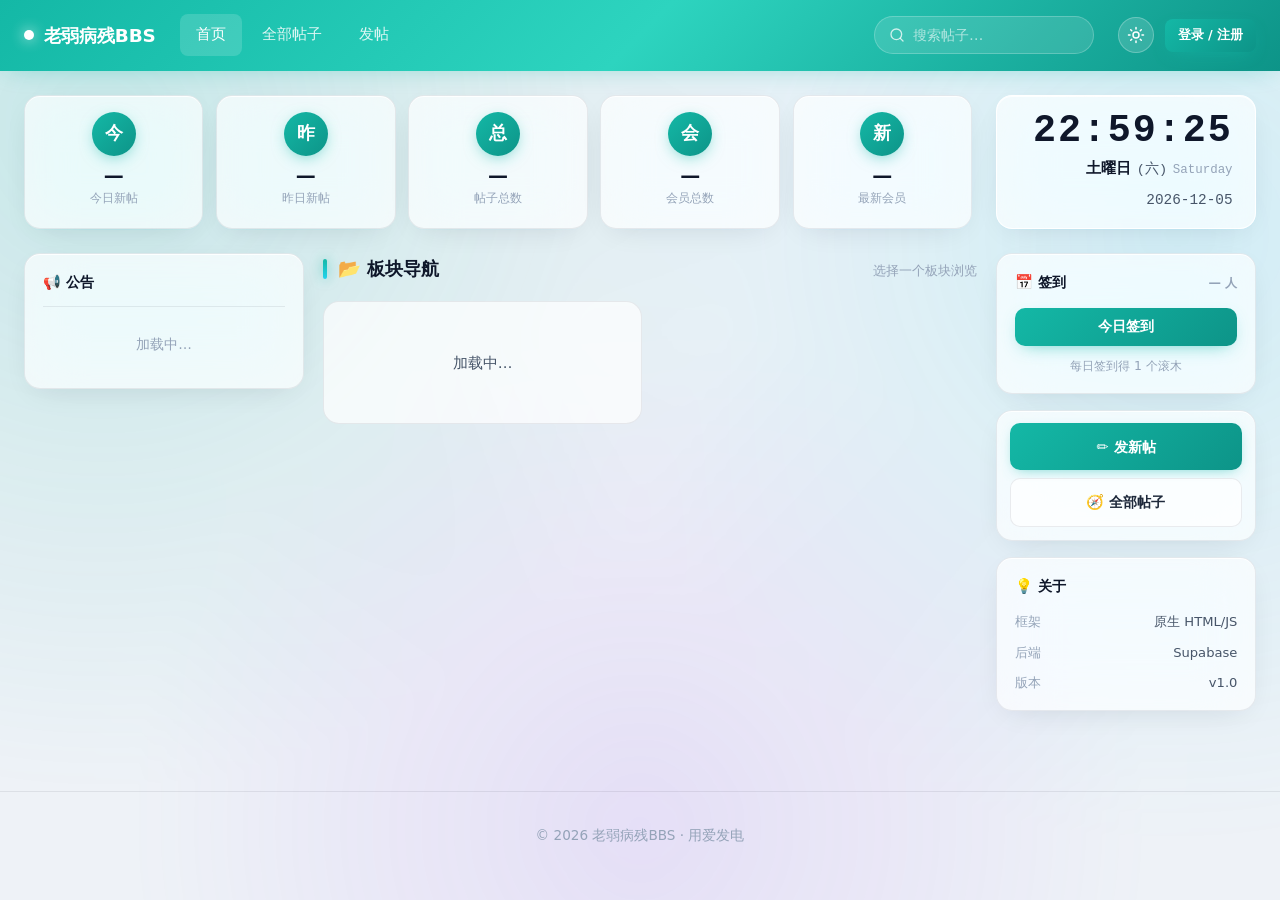
==== commit 1c548070: "Add files via upload" ====
--- a/index.html
+++ b/index.html
@@ -6,6 +6,7 @@
 <meta name="theme-color" content="#0a0e1a">
 <title>老弱病残BBS</title>
 <link rel="stylesheet" href="assets/style.css">
+<script src="assets/lib/supabase-umd.js"></script>
 <script>
   (function () {
     try {
@@ -20,7 +21,6 @@
 
 <header class="main-header">
   <div class="header-inner">
-    <!-- 移动端汉堡按钮 -->
     <button class="mobile-menu-btn" id="mobile-menu-btn" type="button" aria-label="打开菜单">
       <svg viewBox="0 0 24 24" fill="none" stroke="currentColor" stroke-width="2" stroke-linecap="round" stroke-linejoin="round">
         <line x1="3" y1="6" x2="21" y2="6"/>
@@ -68,11 +68,19 @@
   </div>
 </header>
 
+<!-- ============ 移动端顶部板块导航（必须紧跟在 </header> 后面） ============ -->
+<div class="mobile-top-nav" id="mobile-top-nav">
+  <a href="boards.html?tag=游戏">游戏</a>
+  <a href="boards.html?tag=工具">工具</a>
+  <a href="boards.html?tag=软件">软件</a>
+  <a href="boards.html?tag=其他">其他</a>
+  <button class="mobile-signin-btn" id="mobile-signin-btn" type="button">📅 签到</button>
+</div>
+
 <!-- ============ 移动端侧边栏 ============ -->
 <div class="mobile-sidebar-mask" id="mobile-sidebar-mask"></div>
 
 <aside class="mobile-sidebar" id="mobile-sidebar" aria-label="侧边栏">
-  <!-- 用户信息 -->
   <div class="mobile-sidebar-head">
     <div class="ms-avatar" id="ms-avatar">?</div>
     <div class="ms-user-info">
@@ -93,87 +101,69 @@
     </button>
   </div>
 
-  <!-- 侧边栏内容 -->
   <div class="mobile-sidebar-body">
-
-    <!-- 公告 -->
     <div class="ms-group-title">公告</div>
     <div id="ms-announcements" class="ms-announcements">
       <div style="text-align:center;padding:1rem;color:var(--text-muted);font-size:0.82rem;">加载中…</div>
     </div>
 
-    <!-- 快捷操作 -->
     <div class="ms-group-title">快捷</div>
-
     <button class="ms-item ms-signin" id="ms-signin-btn" type="button">
       <span class="ms-icon">📅</span>
       <span class="ms-text">今日签到</span>
       <span class="ms-hint" id="ms-signin-hint">+1 滚木</span>
     </button>
-
     <a href="new.html" class="ms-item">
       <span class="ms-icon">✏️</span>
       <span class="ms-text">发新帖</span>
       <span class="ms-arrow">→</span>
     </a>
-
     <a href="boards.html" class="ms-item">
       <span class="ms-icon">📚</span>
       <span class="ms-text">全部帖子</span>
       <span class="ms-arrow">→</span>
     </a>
 
-    <!-- 用户面板 -->
     <div class="ms-group-title">我的</div>
-
     <a href="profile.html" class="ms-item">
       <span class="ms-icon">👤</span>
       <span class="ms-text">个人主页</span>
       <span class="ms-arrow">→</span>
     </a>
-
     <a href="messages.html" class="ms-item">
       <span class="ms-icon">🔔</span>
       <span class="ms-text">消息通知</span>
       <span class="ms-arrow">→</span>
     </a>
-
     <a href="admin.html" class="ms-item" id="ms-admin" style="display:none;">
       <span class="ms-icon">🛡️</span>
       <span class="ms-text">管理面板</span>
       <span class="ms-arrow">→</span>
     </a>
 
-    <!-- 设置 -->
     <div class="ms-group-title">设置</div>
-
     <button class="ms-item" id="ms-theme-btn" type="button">
       <span class="ms-icon">🌙</span>
       <span class="ms-text">色调调整</span>
       <span class="ms-hint" id="ms-theme-hint">深色</span>
     </button>
 
-    <!-- 底部：登录/退出 -->
     <div class="ms-divider"></div>
-
     <button class="ms-item ms-logout" id="ms-logout" type="button" style="display:none;">
       <span class="ms-icon">🚪</span>
       <span class="ms-text">退出登录</span>
     </button>
-
     <a href="login.html" class="ms-item ms-login" id="ms-login" style="display:none;">
       <span class="ms-icon">🔑</span>
       <span class="ms-text">登录 / 注册</span>
       <span class="ms-arrow">→</span>
     </a>
-
   </div>
 </aside>
 
 <!-- ============ 页面主体 ============ -->
 <div class="page">
 
-  <!-- 统计 + 时钟（移动端隐藏） -->
   <section class="stats-panel" id="stats">
     <div class="stats-grid">
       <div class="stat-ball">
@@ -214,10 +204,7 @@
     </div>
   </section>
 
-  <!-- 三栏布局 -->
   <div class="layout">
-
-    <!-- 左侧栏（移动端隐藏） -->
     <aside class="col-side col-left">
       <div class="card announcement-card">
         <div class="card-title-bar">
@@ -230,7 +217,6 @@
       </div>
     </aside>
 
-    <!-- 主内容 -->
     <main class="col-main">
       <div class="page-section-head">
         <h2>📂 板块导航</h2>
@@ -242,7 +228,6 @@
       </div>
     </main>
 
-    <!-- 右侧栏（移动端隐藏） -->
     <aside class="col-side col-right">
       <div class="card signin-card">
         <div class="signin-head">
@@ -267,7 +252,6 @@
         </div>
       </div>
     </aside>
-
   </div>
 
 </div>
@@ -275,6 +259,41 @@
 <footer>
   <p>© 2026 老弱病残BBS · 用爱发电</p>
 </footer>
+
+<!-- ============ 移动端底部导航栏 ============ -->
+<div class="mobile-bottom-bar">
+  <a href="index.html" class="mb-item active">
+    <svg viewBox="0 0 24 24" fill="none" stroke="currentColor" stroke-width="2" stroke-linecap="round" stroke-linejoin="round">
+      <path d="M3 9l9-7 9 7v11a2 2 0 0 1-2 2H5a2 2 0 0 1-2-2z"/>
+      <polyline points="9 22 9 12 15 12 15 22"/>
+    </svg>
+    <span>首页</span>
+  </a>
+  <a href="boards.html" class="mb-item">
+    <svg viewBox="0 0 24 24" fill="none" stroke="currentColor" stroke-width="2" stroke-linecap="round" stroke-linejoin="round">
+      <path d="M21 15a2 2 0 0 1-2 2H7l-4 4V5a2 2 0 0 1 2-2h14a2 2 0 0 1 2 2z"/>
+    </svg>
+    <span>帖子</span>
+  </a>
+  <a href="new.html" class="mb-item mb-center">
+    <div class="mb-plus">+</div>
+    <span>发帖</span>
+  </a>
+  <a href="messages.html" class="mb-item">
+    <svg viewBox="0 0 24 24" fill="none" stroke="currentColor" stroke-width="2" stroke-linecap="round" stroke-linejoin="round">
+      <path d="M18 8A6 6 0 0 0 6 8c0 7-3 9-3 9h18s-3-2-3-9"/>
+      <path d="M13.73 21a2 2 0 0 1-3.46 0"/>
+    </svg>
+    <span>消息</span>
+  </a>
+  <a href="profile.html" class="mb-item">
+    <svg viewBox="0 0 24 24" fill="none" stroke="currentColor" stroke-width="2" stroke-linecap="round" stroke-linejoin="round">
+      <path d="M20 21v-2a4 4 0 0 0-4-4H8a4 4 0 0 0-4 4v2"/>
+      <circle cx="12" cy="7" r="4"/>
+    </svg>
+    <span>我的</span>
+  </a>
+</div>
 
 <script type="module">
 import { supabase } from './assets/supabase.js'
@@ -314,7 +333,6 @@
   })
 }
 
-// 填充侧边栏用户信息
 async function fillSidebarUser() {
   const { data: { user } } = await supabase.auth.getUser()
 
@@ -335,7 +353,6 @@
 
     const name = profile?.username || user.email || '用户'
 
-    // 头像优先显示图片
     if (avatarEl) {
       if (profile?.avatar_url) {
         avatarEl.innerHTML = `<img src="${escapeHtml(profile.avatar_url)}" alt="${escapeHtml(name)}" style="width:100%;height:100%;object-fit:cover;border-radius:50%;">`
@@ -359,7 +376,6 @@
   }
 }
 
-// 侧边栏主题切换
 function initSidebarTheme() {
   const btn = document.getElementById('ms-theme-btn')
   const hint = document.getElementById('ms-theme-hint')
@@ -385,7 +401,6 @@
   }
 }
 
-// 侧边栏签到
 async function initSidebarSignin() {
   const btn = document.getElementById('ms-signin-btn')
   const hint = document.getElementById('ms-signin-hint')
@@ -436,7 +451,6 @@
   }
 }
 
-// 侧边栏退出
 function initSidebarLogout() {
   const btn = document.getElementById('ms-logout')
   if (!btn) return
@@ -639,48 +653,69 @@
 }
 
 // ============================================================
-// 桌面端签到（右侧栏）
-// ============================================================
-const signinBtn = document.getElementById('signin-btn')
-const signinHint = document.getElementById('signin-hint')
-
-async function initDesktopSignin() {
-  if (!signinBtn) return
+// 签到（桌面端 + 移动端同时绑定）
+// ============================================================
+async function initSignin() {
+  const desktopBtn = document.getElementById('signin-btn')
+  const desktopHint = document.getElementById('signin-hint')
+  const mobileBtn = document.getElementById('mobile-signin-btn')
+
+  if (!desktopBtn && !mobileBtn) return
+
   const { data: { user } } = await supabase.auth.getUser()
 
+  let alreadySigned = false
   if (user) {
     const today = new Date().toISOString().slice(0, 10)
     const { data: checkin } = await supabase
       .from('checkins').select('date')
       .eq('user_id', user.id).eq('date', today).maybeSingle()
-
-    if (checkin) {
-      signinBtn.textContent = '✓ 已签到'
-      signinBtn.disabled = true
-      signinHint.textContent = '明天再来~'
+    alreadySigned = !!checkin
+  }
+
+  const applySigned = () => {
+    if (desktopBtn) {
+      desktopBtn.textContent = '✓ 已签到'
+      desktopBtn.disabled = true
     }
-  }
-
-  signinBtn.onclick = async () => {
+    if (desktopHint) desktopHint.textContent = '明天再来~'
+    if (mobileBtn) {
+      mobileBtn.textContent = '✅ 已签到'
+      mobileBtn.classList.add('signed')
+      mobileBtn.disabled = true
+    }
+  }
+
+  if (alreadySigned) applySigned()
+
+  const handleSignin = async () => {
     const { data: { user } } = await supabase.auth.getUser()
     if (!user) { location.href = 'login.html?redirect=index.html'; return }
-    signinBtn.disabled = true
-    signinBtn.textContent = '签到中…'
+
+    if (desktopBtn) { desktopBtn.disabled = true; desktopBtn.textContent = '签到中…' }
+    if (mobileBtn) { mobileBtn.disabled = true; mobileBtn.textContent = '签到中…' }
 
     const { data, error } = await supabase.rpc('daily_checkin')
 
     if (error || !data?.success) {
-      signinHint.textContent = error?.message || data?.error || '签到失败'
-      signinBtn.disabled = false
-      signinBtn.textContent = '今日签到'
+      const errMsg = error?.message || data?.error || '签到失败'
+      if (desktopHint) desktopHint.textContent = errMsg
+      if (desktopBtn) { desktopBtn.disabled = false; desktopBtn.textContent = '今日签到' }
+      if (mobileBtn) { mobileBtn.disabled = false; mobileBtn.textContent = '📅 签到' }
       return
     }
 
-    signinBtn.textContent = '✓ 已签到'
-    signinHint.textContent = '签到成功！+1 滚木'
+    applySigned()
+    if (desktopHint) desktopHint.textContent = '签到成功！+1 滚木'
+
     const navWood = document.getElementById('nav-wood')
     if (navWood) navWood.textContent = Number(navWood.textContent) + 1
-  }
+    const msWood = document.getElementById('ms-wood-num')
+    if (msWood) msWood.textContent = Number(msWood.textContent) + 1
+  }
+
+  if (desktopBtn) desktopBtn.onclick = handleSignin
+  if (mobileBtn) mobileBtn.onclick = handleSignin
 }
 
 // ============================================================
@@ -694,7 +729,7 @@
 loadSidebarAnnouncements()
 loadBoards()
 loadAnnouncements()
-initDesktopSignin()
+initSignin()
 </script>
 </body>
 </html>
--- a/assets/style.css
+++ b/assets/style.css
@@ -2564,6 +2564,7 @@
   }
   html { scroll-behavior: auto; }
 }
+
 /* ============================================================
    分页组件
    ============================================================ */
@@ -2741,11 +2742,11 @@
   .pagination { gap: 0.3rem; padding: 0.7rem 0.5rem; }
   .page-btn { min-width: 36px; height: 36px; padding: 0 0.6rem; font-size: 0.85rem; }
 }
+
 /* ============================================================
    移动端：汉堡按钮 + 侧边栏
    ============================================================ */
 
-/* 汉堡按钮（默认隐藏） */
 .mobile-menu-btn {
   display: none;
   width: 40px;
@@ -2765,7 +2766,6 @@
 .mobile-menu-btn:active { transform: scale(0.94); }
 .mobile-menu-btn svg { width: 20px; height: 20px; stroke: currentColor; }
 
-/* 侧边栏遮罩 */
 .mobile-sidebar-mask {
   position: fixed;
   inset: 0;
@@ -2782,7 +2782,6 @@
   visibility: visible;
 }
 
-/* 侧边栏 */
 .mobile-sidebar {
   position: fixed;
   top: 0;
@@ -2804,7 +2803,6 @@
 }
 .mobile-sidebar.open { transform: translateX(0); }
 
-/* 侧边栏头部：用户信息 */
 .mobile-sidebar-head {
   display: flex;
   align-items: center;
@@ -2885,7 +2883,6 @@
 }
 .ms-close svg { width: 16px; height: 16px; stroke: currentColor; }
 
-/* 侧边栏内容 */
 .mobile-sidebar-body {
   flex: 1;
   overflow-y: auto;
@@ -2961,7 +2958,6 @@
   color: var(--primary-light);
 }
 
-/* 签到按钮状态 */
 .ms-signin.signed .ms-hint {
   color: #86efac;
   background: rgba(34, 197, 94, 0.12);
@@ -2977,7 +2973,6 @@
   border-color: transparent;
 }
 
-/* 退出 */
 .ms-logout { color: #f87171; }
 .ms-logout:hover {
   background: rgba(239, 68, 68, 0.08);
@@ -2985,7 +2980,6 @@
   color: #f87171;
 }
 
-/* 分隔线 */
 .ms-divider {
   height: 1px;
   background: var(--border);
@@ -2996,10 +2990,8 @@
    移动端媒体查询：隐藏统计球、侧栏，显示汉堡
    ============================================================ */
 @media (max-width: 800px) {
-  /* 隐藏统计面板 */
   .stats-panel { display: none; }
 
-  /* 三栏布局收成单栏，隐藏左右侧栏 */
   .layout {
     grid-template-columns: 1fr;
     gap: 0;
@@ -3007,7 +2999,6 @@
   .col-left,
   .col-right { display: none; }
 
-  /* 顶部 header 精简 */
   .header-inner {
     padding: 0.7rem 1rem;
     gap: 0.6rem;
@@ -3027,10 +3018,8 @@
     text-overflow: ellipsis;
   }
 
-  /* 导航隐藏 */
   .main-nav { display: none; }
 
-  /* 搜索框拉满中间空间 */
   .header-search {
     flex: 1 1 auto;
     width: auto;
@@ -3042,15 +3031,12 @@
   .header-search:focus-within { width: auto; }
   .header-search input { font-size: 0.88rem; }
 
-  /* 桌面端的主题按钮和用户菜单隐藏（已进侧边栏） */
   .header-actions { display: none; }
 
-  /* 页面内边距收紧 */
   .page {
     padding: 1rem 0.9rem 2rem;
   }
 
-  /* 板块卡片在移动端更紧凑 */
   .boards-home-grid { gap: 0.8rem; }
   .board-home-card { padding: 1.1rem 1.2rem; border-radius: 16px; }
   .board-home-icon { width: 48px; height: 48px; font-size: 1.4rem; border-radius: 14px; }
@@ -3059,12 +3045,10 @@
   .board-home-count-num { font-size: 1.2rem; }
   .board-home-post-title { font-size: 0.85rem; }
 
-  /* 页头紧凑 */
   .page-section-head { margin-bottom: 0.8rem; }
   .page-section-head h2 { font-size: 1.05rem; }
   .page-section-head .sub { font-size: 0.75rem; }
 
-  /* 底部 footer 紧凑 */
   footer {
     padding: 1.5rem 1rem;
     font-size: 0.78rem;
@@ -3072,7 +3056,6 @@
   }
 }
 
-/* 超窄屏 */
 @media (max-width: 360px) {
   .mobile-sidebar { width: 88vw; }
   .header-inner { padding: 0.6rem 0.8rem; gap: 0.5rem; }
@@ -3080,7 +3063,6 @@
   .header-search { height: 34px; padding: 0 0.6rem; }
 }
 
-/* 桌面端隐藏侧边栏相关（保险） */
 @media (min-width: 801px) {
   .mobile-sidebar,
   .mobile-sidebar-mask,
@@ -3088,11 +3070,10 @@
     display: none !important;
   }
 }
+
 /* ============================================================
-   手机端修复：顶部保留搜索框 + 侧边栏加全部帖子入口
+   手机端修复：顶部保留搜索框
    ============================================================ */
-
-/* 覆盖旧的隐藏规则，让搜索框在手机上显示 */
 @media (max-width: 800px) {
   .header-search {
     display: flex !important;
@@ -3107,7 +3088,6 @@
   .header-search input::placeholder { font-size: 0.85rem; }
 }
 
-/* 超窄屏进一步压缩，不隐藏 */
 @media (max-width: 520px) {
   .header-search {
     display: flex !important;
@@ -3125,6 +3105,7 @@
   .brand-name { max-width: 72px; }
   .header-search input::placeholder { color: transparent; }
 }
+
 /* ============================================================
    头像链接 & 头像图片
    ============================================================ */
@@ -3253,12 +3234,11 @@
   white-space: nowrap;
   color: inherit;
 }
+
 /* ============================================================
    个人主页 — 移动端适配
    ============================================================ */
-
 @media (max-width: 800px) {
-  /* 个人资料卡：垂直布局 */
   .profile-hero {
     flex-direction: column;
     align-items: center;
@@ -3291,7 +3271,6 @@
     margin-bottom: 0.9rem;
   }
 
-  /* 统计：两列网格 */
   .profile-stats {
     display: grid;
     grid-template-columns: repeat(2, 1fr);
@@ -3313,7 +3292,6 @@
     margin-top: 0.2rem;
   }
 
-  /* Tab：可横向滚动 */
   .profile-tabs {
     padding: 0.35rem;
     gap: 0.25rem;
@@ -3328,7 +3306,6 @@
     flex-shrink: 0;
   }
 
-  /* 滚木收支条目：纵向堆叠 */
   .tip-item {
     flex-direction: column;
     align-items: flex-start;
@@ -3404,7 +3381,6 @@
     font-size: 0.92rem;
   }
 
-  /* 头像编辑按钮在移动端常显（因为没有 hover） */
   .profile-avatar-wrap.editable .avatar-edit-overlay {
     opacity: 1;
     background: linear-gradient(to top, rgba(0,0,0,0.55), transparent 60%);
@@ -3417,7 +3393,6 @@
     right: 6px;
   }
 
-  /* 昵称编辑图标按钮放大一点，好点 */
   .icon-btn {
     width: 34px;
     height: 34px;
@@ -3427,6 +3402,7 @@
     height: 16px;
   }
 }
+
 /* ============================================================
    登录 / 注册页
    ============================================================ */
@@ -3466,6 +3442,20 @@
 .auth-switch a {
   font-weight: 600;
   margin-left: 0.2rem;
+}
+
+/* ============ 忘记密码链接 ============ */
+.forgot-link-wrap {
+  text-align: center;
+  margin-top: 0.8rem;
+  font-size: 0.86rem;
+}
+.forgot-link-wrap a {
+  color: var(--text-muted);
+  transition: color 0.25s;
+}
+.forgot-link-wrap a:hover {
+  color: var(--primary-light);
 }
 
 /* ============================================================
@@ -3570,9 +3560,6 @@
   transition: color 0.25s;
 }
 
-/* ============================================================
-   移动端
-   ============================================================ */
 @media (max-width: 520px) {
   .auth-card {
     padding: 1.6rem 1.3rem;
@@ -3590,4 +3577,558 @@
   .verify-desc { font-size: 0.88rem; }
   .verify-tips { padding: 0.85rem 1rem; }
   .verify-tip-item { font-size: 0.8rem; }
+}
+
+/* ============================================================
+   OTP 验证码输入框（注册 + 重置密码共用）
+   ============================================================ */
+.otp-input-wrap {
+  display: flex;
+  justify-content: center;
+  margin: 1.5rem 0;
+}
+
+#otp-input,
+#reset-otp-input {
+  width: 260px;
+  padding: 1rem;
+  font-size: 2.5rem;
+  font-weight: 800;
+  text-align: center;
+  letter-spacing: 12px;
+  font-family: 'Courier New', ui-monospace, monospace;
+  background: var(--input-bg);
+  border: 2px solid var(--border);
+  border-radius: 16px;
+  color: var(--text-strong);
+  outline: none;
+  transition: all 0.3s var(--ease);
+}
+
+#otp-input::placeholder,
+#reset-otp-input::placeholder {
+  color: var(--text-muted);
+  opacity: 0.3;
+  letter-spacing: 8px;
+}
+
+#otp-input:focus,
+#reset-otp-input:focus {
+  border-color: var(--primary);
+  box-shadow: 0 0 0 4px rgba(20, 184, 166, 0.15);
+  background: var(--card-bg-hover);
+}
+
+@media (max-width: 520px) {
+  #otp-input,
+  #reset-otp-input {
+    width: 220px;
+    font-size: 2rem;
+    padding: 0.8rem;
+    letter-spacing: 10px;
+  }
+}
+
+/* ============================================================
+   移动端 App 化终极修复版（覆盖所有旧规则）
+   ============================================================ */
+
+.mobile-top-nav, .mobile-bottom-bar {
+  display: none;
+}
+
+@media (max-width: 800px) {
+
+  /* ========== 顶部板块导航 ========== */
+  .mobile-top-nav {
+    display: flex !important;
+    position: sticky;
+    top: 0;
+    z-index: 1000;
+    width: 100%;
+    background: var(--bg-soft) !important;
+    border-bottom: 1px solid var(--border);
+    padding: 0 10px;
+    overflow-x: auto;
+    white-space: nowrap;
+    -webkit-overflow-scrolling: touch;
+  }
+  .mobile-top-nav::-webkit-scrollbar { display: none; }
+  .mobile-top-nav a {
+    display: inline-block;
+    flex-shrink: 0;
+    padding: 14px 16px;
+    color: var(--text-dim);
+    font-size: 0.95rem;
+    font-weight: 600;
+    text-decoration: none;
+  }
+  .mobile-top-nav a.active, .mobile-top-nav a:hover {
+    color: var(--primary-light);
+    border-bottom: 2px solid var(--primary-light);
+  }
+  .mobile-signin-btn {
+    flex-shrink: 0;
+    margin: 8px 0 8px 8px;
+    padding: 0 14px;
+    height: 36px;
+    background: rgba(20, 184, 166, 0.1);
+    color: var(--primary-light);
+    border: 1px solid rgba(20, 184, 166, 0.3);
+    border-radius: 999px;
+    font-size: 0.85rem;
+    font-weight: 600;
+  }
+  .mobile-signin-btn.signed {
+    background: rgba(34, 197, 94, 0.1);
+    color: #86efac;
+    border-color: rgba(34, 197, 94, 0.3);
+  }
+
+  /* ========== 底部导航栏 ========== */
+  .mobile-bottom-bar {
+    display: flex !important;
+    position: fixed;
+    bottom: 0; left: 0; right: 0;
+    height: 60px;
+    background: var(--bg-soft) !important;
+    border-top: 1px solid var(--border);
+    z-index: 1000;
+    justify-content: space-around;
+    align-items: center;
+    box-shadow: 0 -2px 10px rgba(0,0,0,0.1);
+  }
+  .mb-item {
+    display: flex;
+    flex-direction: column;
+    align-items: center;
+    justify-content: center;
+    color: var(--text-muted);
+    text-decoration: none;
+    font-size: 0.7rem;
+    flex: 1;
+    height: 100%;
+    position: relative;
+  }
+  .mb-item svg {
+    width: 22px;
+    height: 22px;
+    margin-bottom: 2px;
+    stroke: currentColor;
+  }
+  .mb-item.active { color: var(--primary-light); }
+
+  /* 中间发布按钮凸起 */
+  .mb-center {
+    position: relative;
+    transform: translateY(-12px);
+  }
+  .mb-plus {
+    width: 48px;
+    height: 48px;
+    background: linear-gradient(135deg, var(--primary), var(--primary-dark));
+    color: #fff;
+    border-radius: 50%;
+    display: flex;
+    align-items: center;
+    justify-content: center;
+    font-size: 28px;
+    font-weight: 300;
+    box-shadow: 0 4px 12px rgba(20, 184, 166, 0.5);
+    border: 3px solid var(--bg-soft);
+  }
+  .mb-center span {
+    margin-top: 2px;
+    color: var(--text-muted);
+    font-size: 0.7rem;
+  }
+
+  /* ========== 性能优化与旧桌面结构隐藏 ========== */
+  * {
+    backdrop-filter: none !important;
+    -webkit-backdrop-filter: none !important;
+  }
+  .card, .main-header, .tip-modal, .announcement-modal {
+    background: var(--bg-soft) !important;
+    box-shadow: 0 2px 8px rgba(0,0,0,0.1) !important;
+    border-radius: 12px !important;
+    transition: none !important;
+  }
+  .card::before, .card::after, .post-card::after, .link-card::after {
+    display: none !important;
+  }
+  .main-header {
+    background: var(--bg-soft) !important;
+    border-bottom: 1px solid var(--border);
+    box-shadow: none !important;
+  }
+  .header-search, .main-nav { display: none !important; }
+  .stats-panel, .col-left, .col-right, footer { display: none !important; }
+  .layout { grid-template-columns: 1fr !important; gap: 0 !important; }
+
+  /* 页面底部留白，防止被底部导航遮挡 */
+  .page {
+    padding: 12px 10px 85px 10px !important;
+  }
+
+  /* ========== 首页卡片流紧凑优化 ========== */
+  .post-card {
+    margin-bottom: 8px !important;
+    padding: 12px 14px !important;
+  }
+  .post-card h3 {
+    font-size: 1rem !important;
+    margin-bottom: 6px !important;
+  }
+  .post-card .card-body {
+    font-size: 0.85rem !important;
+    display: -webkit-box;
+    -webkit-line-clamp: 2;
+    -webkit-box-orient: vertical;
+    overflow: hidden;
+  }
+  .post-card .card-foot {
+    margin-top: 8px !important;
+    padding-top: 6px !important;
+    font-size: 0.75rem !important;
+  }
+
+  .boards-home-grid { grid-template-columns: 1fr !important; gap: 10px !important; }
+  .board-home-card { padding: 14px !important; }
+  .board-home-icon {
+    width: 44px !important;
+    height: 44px !important;
+    font-size: 1.3rem !important;
+    border-radius: 12px !important;
+  }
+  .board-home-name { font-size: 1.1rem !important; }
+
+  /* 移动端侧边栏兼容 */
+  .mobile-sidebar, .mobile-sidebar-mask { display: block !important; }
+  .mobile-menu-btn { display: flex !important; }
+}
+
+/* ============================================================
+   账号设置弹窗
+   ============================================================ */
+.settings-modal-mask {
+  position: fixed;
+  inset: 0;
+  z-index: 99999;
+  background: rgba(0, 0, 0, 0.72);
+  backdrop-filter: blur(6px);
+  -webkit-backdrop-filter: blur(6px);
+  display: flex;
+  align-items: center;
+  justify-content: center;
+  padding: 1.5rem;
+  animation: fadeIn 0.25s ease;
+}
+
+.settings-modal {
+  width: 100%;
+  max-width: 420px;
+  max-height: 90vh;
+  overflow-y: auto;
+  background: var(--card-bg);
+  backdrop-filter: blur(30px) saturate(180%);
+  -webkit-backdrop-filter: blur(30px) saturate(180%);
+  border: 1px solid var(--border);
+  border-radius: 20px;
+  padding: 1.5rem 1.6rem;
+  box-shadow: 0 30px 80px -20px rgba(0, 0, 0, 0.85);
+  animation: modalIn 0.3s var(--ease);
+}
+
+.settings-head {
+  display: flex;
+  justify-content: space-between;
+  align-items: center;
+  margin-bottom: 1.2rem;
+}
+.settings-head h3 {
+  font-size: 1.15rem;
+  font-weight: 800;
+  color: var(--text-strong);
+  margin: 0;
+}
+.settings-close {
+  width: 32px;
+  height: 32px;
+  border-radius: 50%;
+  border: 1px solid var(--border);
+  background: var(--card-bg);
+  color: var(--text-dim);
+  display: flex;
+  align-items: center;
+  justify-content: center;
+  cursor: pointer;
+  padding: 0;
+  transition: all 0.25s var(--ease);
+}
+.settings-close:hover {
+  background: var(--card-bg-hover);
+  color: var(--text-strong);
+  transform: rotate(90deg);
+}
+.settings-close svg { width: 15px; height: 15px; stroke: currentColor; }
+
+.settings-item {
+  display: flex;
+  align-items: center;
+  gap: 0.8rem;
+  width: 100%;
+  padding: 0.9rem 1rem;
+  margin-bottom: 0.5rem;
+  background: var(--card-bg);
+  border: 1px solid var(--border);
+  border-radius: 12px;
+  cursor: pointer;
+  text-align: left;
+  font-family: inherit;
+  transition: all 0.25s var(--ease);
+}
+.settings-item:hover {
+  background: var(--card-bg-hover);
+  border-color: var(--border-hover);
+  transform: translateX(3px);
+}
+.settings-item.danger:hover {
+  border-color: rgba(239, 68, 68, 0.5);
+  background: rgba(239, 68, 68, 0.06);
+}
+.settings-item-icon {
+  font-size: 1.4rem;
+  flex-shrink: 0;
+  width: 32px;
+  text-align: center;
+}
+.settings-item-body {
+  flex: 1;
+  min-width: 0;
+}
+.settings-item-title {
+  font-size: 0.95rem;
+  font-weight: 700;
+  color: var(--text-strong);
+  margin-bottom: 0.15rem;
+}
+.settings-item.danger .settings-item-title { color: #f87171; }
+.settings-item-desc {
+  font-size: 0.78rem;
+  color: var(--text-muted);
+  line-height: 1.4;
+}
+.settings-item-arrow {
+  font-size: 1rem;
+  color: var(--text-muted);
+  flex-shrink: 0;
+  transition: transform 0.25s var(--ease);
+}
+.settings-item:hover .settings-item-arrow {
+  transform: translateX(3px);
+  color: var(--primary-light);
+}
+.settings-item.danger:hover .settings-item-arrow { color: #f87171; }
+
+.settings-back {
+  background: transparent;
+  border: none;
+  color: var(--text-dim);
+  font-family: inherit;
+  font-size: 0.88rem;
+  cursor: pointer;
+  padding: 0;
+  margin-bottom: 1rem;
+  transition: color 0.25s;
+}
+.settings-back:hover { color: var(--primary-light); }
+
+.settings-warning {
+  padding: 0.9rem 1rem;
+  margin-bottom: 1rem;
+  background: rgba(239, 68, 68, 0.08);
+  border: 1px solid rgba(239, 68, 68, 0.3);
+  border-radius: 10px;
+  font-size: 0.85rem;
+  color: #fca5a5;
+  line-height: 1.6;
+}
+[data-theme="light"] .settings-warning {
+  color: #b91c1c;
+  background: rgba(239, 68, 68, 0.06);
+}
+
+.btn-danger {
+  background: linear-gradient(135deg, #ef4444, #dc2626);
+  color: #fff;
+  box-shadow: 0 6px 18px -8px rgba(239, 68, 68, 0.7);
+}
+.btn-danger:hover:not(:disabled) {
+  transform: translateY(-2px);
+  box-shadow: 0 12px 26px -8px rgba(239, 68, 68, 0.9);
+  color: #fff;
+}
+
+@media (max-width: 520px) {
+  .settings-modal {
+    padding: 1.2rem 1.2rem;
+    border-radius: 16px;
+  }
+  .settings-head h3 { font-size: 1.05rem; }
+  .settings-item { padding: 0.8rem 0.9rem; }
+  .settings-item-icon { font-size: 1.2rem; width: 26px; }
+}
+/* ============================================================
+   修复：手机端顶部空白
+   ============================================================ */
+@media (max-width: 800px) {
+  /* 1. header 不再 sticky，避免和 mobile-top-nav 抢顶部位置 */
+  .main-header {
+    position: relative !important;
+    background: var(--bg-soft) !important;
+    border: none !important;
+    box-shadow: none !important;
+    padding: 0 !important;
+  }
+
+  /* 2. 压缩 header 内部，只留汉堡按钮 + 品牌名 */
+  .header-inner {
+    padding: 0.55rem 0.9rem !important;
+    gap: 0.5rem !important;
+    min-height: 0 !important;
+    align-items: center;
+  }
+
+  .mobile-menu-btn {
+    width: 36px !important;
+    height: 36px !important;
+  }
+  .mobile-menu-btn svg { width: 18px; height: 18px; }
+
+  .brand {
+    font-size: 0.95rem !important;
+  }
+  .brand::before {
+    width: 8px; height: 8px;
+  }
+
+  /* 3. mobile-top-nav 承担 sticky，紧贴 header 下方，无间隙 */
+  .mobile-top-nav {
+    position: sticky !important;
+    top: 0 !important;
+    z-index: 999 !important;
+    margin: 0 !important;
+    padding: 0 10px !important;
+    background: var(--bg-soft) !important;
+    border-top: 1px solid var(--border) !important;
+    border-bottom: 1px solid var(--border) !important;
+    box-shadow: none !important;
+  }
+
+  /* 4. 防止 body 有多余的上边距 */
+  body {
+    padding-top: 0 !important;
+    margin-top: 0 !important;
+  }
+}
+/* ============================================================
+   修复：手机端顶部空白
+   ============================================================ */
+@media (max-width: 800px) {
+  /* 1. header 不再 sticky，让 mobile-top-nav 当唯一的吸顶元素 */
+  .main-header {
+    position: relative !important;
+    top: auto !important;
+    background: var(--bg-soft) !important;
+    border: none !important;
+    box-shadow: none !important;
+    margin: 0 !important;
+    padding: 0 !important;
+  }
+
+  /* 2. 压缩 header-inner 高度，去掉多余空隙 */
+  .header-inner {
+    padding: 0.5rem 0.9rem !important;
+    gap: 0.5rem !important;
+    min-height: 0 !important;
+    margin: 0 !important;
+    align-items: center;
+  }
+
+  /* 3. mobile-top-nav 紧贴 header，无缝隙 */
+  .mobile-top-nav {
+    display: flex !important;
+    position: sticky !important;
+    top: 0 !important;
+    z-index: 999 !important;
+    margin: 0 !important;
+    padding: 0 10px !important;
+    background: var(--bg-soft) !important;
+    border-top: 1px solid var(--border) !important;
+    border-bottom: 1px solid var(--border) !important;
+    box-shadow: none !important;
+    min-height: 0 !important;
+  }
+
+  /* 4. body 不留上边距 */
+  body {
+    padding-top: 0 !important;
+    margin-top: 0 !important;
+  }
+}
+/* ============================================================
+   修复：手机端 header 保持彩色渐变，避免白底白字
+   ============================================================ */
+@media (max-width: 800px) {
+  /* header 用原来的渐变背景，不要改成白色 */
+  .main-header {
+    position: relative !important;
+    top: auto !important;
+    background: var(--header-bg) !important;
+    border: none !important;
+    box-shadow: 0 2px 12px -4px rgba(20, 184, 166, 0.35) !important;
+    margin: 0 !important;
+    padding: 0 !important;
+  }
+
+  /* header 内部紧凑 */
+  .header-inner {
+    padding: 0.55rem 0.9rem !important;
+    gap: 0.5rem !important;
+    min-height: 0 !important;
+    margin: 0 !important;
+    align-items: center;
+  }
+
+  /* 让品牌名和汉堡按钮在渐变上保持白色 */
+  .brand,
+  .brand-name {
+    color: #fff !important;
+  }
+  .mobile-menu-btn {
+    color: #fff !important;
+  }
+  .mobile-menu-btn svg {
+    stroke: #fff;
+  }
+
+  /* mobile-top-nav 紧贴 header 下方 */
+  .mobile-top-nav {
+    position: sticky !important;
+    top: 0 !important;
+    z-index: 999 !important;
+    margin: 0 !important;
+    padding: 0 10px !important;
+    background: var(--bg-soft) !important;
+    border-top: none !important;
+    border-bottom: 1px solid var(--border) !important;
+    box-shadow: none !important;
+    min-height: 0 !important;
+  }
+
+  body {
+    padding-top: 0 !important;
+    margin-top: 0 !important;
+  }
 }
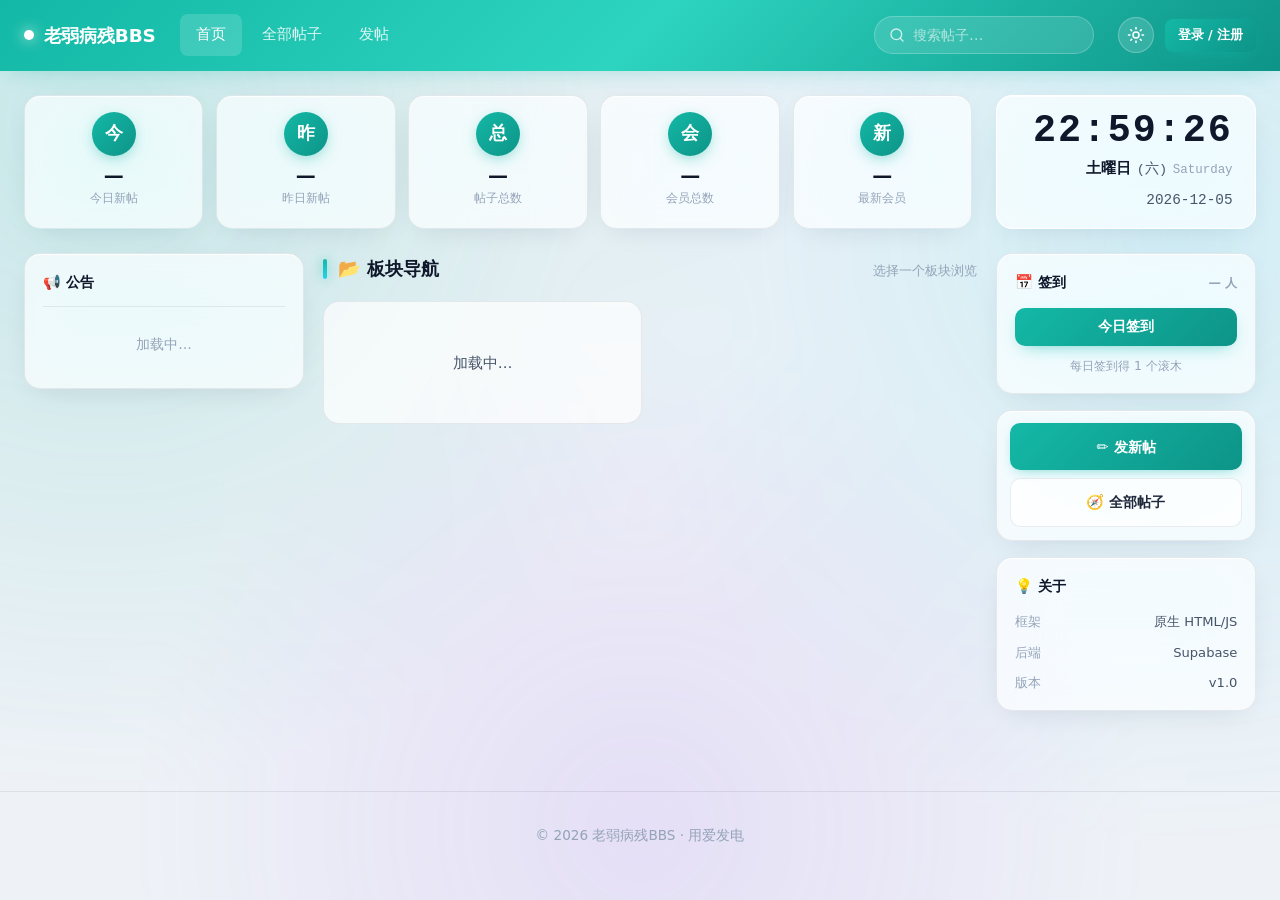
==== commit 98ce6811: "Add files via upload" ====
--- a/index.html
+++ b/index.html
@@ -1,735 +1,720 @@
-<!DOCTYPE html>
-<html lang="zh-CN" data-theme="dark">
-<head>
-<meta charset="UTF-8">
-<meta name="viewport" content="width=device-width, initial-scale=1.0">
-<meta name="theme-color" content="#0a0e1a">
-<title>老弱病残BBS</title>
-<link rel="stylesheet" href="assets/style.css">
-<script src="assets/lib/supabase-umd.js"></script>
-<script>
-  (function () {
-    try {
-      const saved = localStorage.getItem('theme')
-      const prefersDark = window.matchMedia('(prefers-color-scheme: dark)').matches
-      document.documentElement.setAttribute('data-theme', saved || (prefersDark ? 'dark' : 'light'))
-    } catch (e) {}
-  })()
-</script>
-</head>
-<body>
-
-<header class="main-header">
-  <div class="header-inner">
-    <button class="mobile-menu-btn" id="mobile-menu-btn" type="button" aria-label="打开菜单">
-      <svg viewBox="0 0 24 24" fill="none" stroke="currentColor" stroke-width="2" stroke-linecap="round" stroke-linejoin="round">
-        <line x1="3" y1="6" x2="21" y2="6"/>
-        <line x1="3" y1="12" x2="21" y2="12"/>
-        <line x1="3" y1="18" x2="21" y2="18"/>
-      </svg>
-    </button>
-
-    <a href="index.html" class="brand nav-logo">
-      <span class="brand-name">老弱病残BBS</span>
-    </a>
-
-    <nav class="main-nav">
-      <a href="index.html" class="active">首页</a>
-      <a href="boards.html">全部帖子</a>
-      <a href="new.html">发帖</a>
-    </nav>
-
-    <div class="header-search">
-      <svg class="search-icon" viewBox="0 0 24 24" fill="none" stroke="currentColor" stroke-width="2" stroke-linecap="round" stroke-linejoin="round">
-        <circle cx="11" cy="11" r="8"/>
-        <line x1="21" y1="21" x2="16.65" y2="16.65"/>
-      </svg>
-      <input id="nav-search" type="text" placeholder="搜索帖子…" autocomplete="off">
-      <button id="search-clear" class="search-clear" type="button" style="display:none;">
-        <svg viewBox="0 0 24 24" fill="none" stroke="currentColor" stroke-width="2" stroke-linecap="round" stroke-linejoin="round">
-          <line x1="18" y1="6" x2="6" y2="18"/>
-          <line x1="6" y1="6" x2="18" y2="18"/>
-        </svg>
-      </button>
-    </div>
-
-    <div class="header-actions">
-      <button class="theme-toggle" id="theme-toggle" aria-label="切换主题">
-        <svg class="icon-sun" viewBox="0 0 24 24" fill="none" stroke="currentColor" stroke-width="2" stroke-linecap="round" stroke-linejoin="round">
-          <circle cx="12" cy="12" r="4"/>
-          <path d="M12 2v2M12 20v2M4.93 4.93l1.41 1.41M17.66 17.66l1.41 1.41M2 12h2M20 12h2M6.34 17.66l-1.41 1.41M19.07 4.93l-1.41 1.41"/>
-        </svg>
-        <svg class="icon-moon" viewBox="0 0 24 24" fill="none" stroke="currentColor" stroke-width="2" stroke-linecap="round" stroke-linejoin="round">
-          <path d="M21 12.79A9 9 0 1 1 11.21 3 7 7 0 0 0 21 12.79z"/>
-        </svg>
-      </button>
-      <span id="nav-right" class="nav-right"></span>
-    </div>
-  </div>
-</header>
-
-<!-- ============ 移动端顶部板块导航（必须紧跟在 </header> 后面） ============ -->
-<div class="mobile-top-nav" id="mobile-top-nav">
-  <a href="boards.html?tag=游戏">游戏</a>
-  <a href="boards.html?tag=工具">工具</a>
-  <a href="boards.html?tag=软件">软件</a>
-  <a href="boards.html?tag=其他">其他</a>
-  <button class="mobile-signin-btn" id="mobile-signin-btn" type="button">📅 签到</button>
-</div>
-
-<!-- ============ 移动端侧边栏 ============ -->
-<div class="mobile-sidebar-mask" id="mobile-sidebar-mask"></div>
-
-<aside class="mobile-sidebar" id="mobile-sidebar" aria-label="侧边栏">
-  <div class="mobile-sidebar-head">
-    <div class="ms-avatar" id="ms-avatar">?</div>
-    <div class="ms-user-info">
-      <div class="ms-username" id="ms-username">未登录</div>
-      <div class="ms-wood" id="ms-wood" style="display:none;">
-        <svg viewBox="0 0 24 24" fill="none" stroke="currentColor" stroke-width="2" stroke-linecap="round" stroke-linejoin="round">
-          <rect x="3" y="8" width="18" height="4" rx="2"/>
-          <path d="M5 12v8a2 2 0 0 0 2 2h10a2 2 0 0 0 2-2v-8"/>
-        </svg>
-        <span id="ms-wood-num">0</span> 个滚木
-      </div>
-    </div>
-    <button class="ms-close" id="ms-close" type="button" aria-label="关闭菜单">
-      <svg viewBox="0 0 24 24" fill="none" stroke="currentColor" stroke-width="2" stroke-linecap="round" stroke-linejoin="round">
-        <line x1="18" y1="6" x2="6" y2="18"/>
-        <line x1="6" y1="6" x2="18" y2="18"/>
-      </svg>
-    </button>
-  </div>
-
-  <div class="mobile-sidebar-body">
-    <div class="ms-group-title">公告</div>
-    <div id="ms-announcements" class="ms-announcements">
-      <div style="text-align:center;padding:1rem;color:var(--text-muted);font-size:0.82rem;">加载中…</div>
-    </div>
-
-    <div class="ms-group-title">快捷</div>
-    <button class="ms-item ms-signin" id="ms-signin-btn" type="button">
-      <span class="ms-icon">📅</span>
-      <span class="ms-text">今日签到</span>
-      <span class="ms-hint" id="ms-signin-hint">+1 滚木</span>
-    </button>
-    <a href="new.html" class="ms-item">
-      <span class="ms-icon">✏️</span>
-      <span class="ms-text">发新帖</span>
-      <span class="ms-arrow">→</span>
-    </a>
-    <a href="boards.html" class="ms-item">
-      <span class="ms-icon">📚</span>
-      <span class="ms-text">全部帖子</span>
-      <span class="ms-arrow">→</span>
-    </a>
-
-    <div class="ms-group-title">我的</div>
-    <a href="profile.html" class="ms-item">
-      <span class="ms-icon">👤</span>
-      <span class="ms-text">个人主页</span>
-      <span class="ms-arrow">→</span>
-    </a>
-    <a href="messages.html" class="ms-item">
-      <span class="ms-icon">🔔</span>
-      <span class="ms-text">消息通知</span>
-      <span class="ms-arrow">→</span>
-    </a>
-    <a href="admin.html" class="ms-item" id="ms-admin" style="display:none;">
-      <span class="ms-icon">🛡️</span>
-      <span class="ms-text">管理面板</span>
-      <span class="ms-arrow">→</span>
-    </a>
-
-    <div class="ms-group-title">设置</div>
-    <button class="ms-item" id="ms-theme-btn" type="button">
-      <span class="ms-icon">🌙</span>
-      <span class="ms-text">色调调整</span>
-      <span class="ms-hint" id="ms-theme-hint">深色</span>
-    </button>
-
-    <div class="ms-divider"></div>
-    <button class="ms-item ms-logout" id="ms-logout" type="button" style="display:none;">
-      <span class="ms-icon">🚪</span>
-      <span class="ms-text">退出登录</span>
-    </button>
-    <a href="login.html" class="ms-item ms-login" id="ms-login" style="display:none;">
-      <span class="ms-icon">🔑</span>
-      <span class="ms-text">登录 / 注册</span>
-      <span class="ms-arrow">→</span>
-    </a>
-  </div>
-</aside>
-
-<!-- ============ 页面主体 ============ -->
-<div class="page">
-
-  <section class="stats-panel" id="stats">
-    <div class="stats-grid">
-      <div class="stat-ball">
-        <div class="ball-icon">今</div>
-        <div class="ball-num" id="stat-today">—</div>
-        <div class="ball-label">今日新帖</div>
-      </div>
-      <div class="stat-ball">
-        <div class="ball-icon">昨</div>
-        <div class="ball-num" id="stat-yesterday">—</div>
-        <div class="ball-label">昨日新帖</div>
-      </div>
-      <div class="stat-ball">
-        <div class="ball-icon">总</div>
-        <div class="ball-num" id="stat-posts">—</div>
-        <div class="ball-label">帖子总数</div>
-      </div>
-      <div class="stat-ball">
-        <div class="ball-icon">会</div>
-        <div class="ball-num" id="stat-users">—</div>
-        <div class="ball-label">会员总数</div>
-      </div>
-      <div class="stat-ball">
-        <div class="ball-icon">新</div>
-        <div class="ball-num" id="stat-newest">—</div>
-        <div class="ball-label">最新会员</div>
-      </div>
-    </div>
-
-    <div class="chart_sd y" id="clock-box">
-      <div id="clock_c">--:--:--</div>
-      <div class="cweek">
-        <strong><span id="cweek-jp">—</span></strong>
-        <i id="cweek-cn">(—)</i>
-        <em id="cweek-en">—</em>
-      </div>
-      <div id="date_c">----</div>
-    </div>
-  </section>
-
-  <div class="layout">
-    <aside class="col-side col-left">
-      <div class="card announcement-card">
-        <div class="card-title-bar">
-          <span>📢 公告</span>
-          <span class="announcement-count" id="announcement-count"></span>
-        </div>
-        <div class="announcement-list" id="announcement-list">
-          <div style="text-align:center;padding:1rem;color:var(--text-muted);font-size:0.85rem;">加载中…</div>
-        </div>
-      </div>
-    </aside>
-
-    <main class="col-main">
-      <div class="page-section-head">
-        <h2>📂 板块导航</h2>
-        <span class="sub">选择一个板块浏览</span>
-      </div>
-
-      <div class="boards-home-grid" id="boards-home">
-        <div class="empty">加载中…</div>
-      </div>
-    </main>
-
-    <aside class="col-side col-right">
-      <div class="card signin-card">
-        <div class="signin-head">
-          <span>📅 签到</span>
-          <span class="signin-count" id="signin-count">— 人</span>
-        </div>
-        <button class="btn btn-primary signin-btn" id="signin-btn">今日签到</button>
-        <div class="signin-hint" id="signin-hint">每日签到得 1 个滚木</div>
-      </div>
-
-      <div class="card action-card">
-        <a href="new.html" class="action-btn primary">✏️ 发新帖</a>
-        <a href="boards.html" class="action-btn">🧭 全部帖子</a>
-      </div>
-
-      <div class="card info-card">
-        <div class="card-title-bar"><span>💡 关于</span></div>
-        <div class="info-list">
-          <div class="info-item"><span>框架</span><span>原生 HTML/JS</span></div>
-          <div class="info-item"><span>后端</span><span>Supabase</span></div>
-          <div class="info-item"><span>版本</span><span>v1.0</span></div>
-        </div>
-      </div>
-    </aside>
-  </div>
-
-</div>
-
-<footer>
-  <p>© 2026 老弱病残BBS · 用爱发电</p>
-</footer>
-
-<!-- ============ 移动端底部导航栏 ============ -->
-<div class="mobile-bottom-bar">
-  <a href="index.html" class="mb-item active">
-    <svg viewBox="0 0 24 24" fill="none" stroke="currentColor" stroke-width="2" stroke-linecap="round" stroke-linejoin="round">
-      <path d="M3 9l9-7 9 7v11a2 2 0 0 1-2 2H5a2 2 0 0 1-2-2z"/>
-      <polyline points="9 22 9 12 15 12 15 22"/>
-    </svg>
-    <span>首页</span>
-  </a>
-  <a href="boards.html" class="mb-item">
-    <svg viewBox="0 0 24 24" fill="none" stroke="currentColor" stroke-width="2" stroke-linecap="round" stroke-linejoin="round">
-      <path d="M21 15a2 2 0 0 1-2 2H7l-4 4V5a2 2 0 0 1 2-2h14a2 2 0 0 1 2 2z"/>
-    </svg>
-    <span>帖子</span>
-  </a>
-  <a href="new.html" class="mb-item mb-center">
-    <div class="mb-plus">+</div>
-    <span>发帖</span>
-  </a>
-  <a href="messages.html" class="mb-item">
-    <svg viewBox="0 0 24 24" fill="none" stroke="currentColor" stroke-width="2" stroke-linecap="round" stroke-linejoin="round">
-      <path d="M18 8A6 6 0 0 0 6 8c0 7-3 9-3 9h18s-3-2-3-9"/>
-      <path d="M13.73 21a2 2 0 0 1-3.46 0"/>
-    </svg>
-    <span>消息</span>
-  </a>
-  <a href="profile.html" class="mb-item">
-    <svg viewBox="0 0 24 24" fill="none" stroke="currentColor" stroke-width="2" stroke-linecap="round" stroke-linejoin="round">
-      <path d="M20 21v-2a4 4 0 0 0-4-4H8a4 4 0 0 0-4 4v2"/>
-      <circle cx="12" cy="7" r="4"/>
-    </svg>
-    <span>我的</span>
-  </a>
-</div>
-
-<script type="module">
-import { supabase } from './assets/supabase.js'
-import { renderNav, loadStats, escapeHtml, formatTime } from './assets/app.js'
-
-renderNav()
-loadStats()
-
-// ============================================================
-// 移动端侧边栏
-// ============================================================
-function initMobileSidebar() {
-  const btn = document.getElementById('mobile-menu-btn')
-  const sidebar = document.getElementById('mobile-sidebar')
-  const mask = document.getElementById('mobile-sidebar-mask')
-  const closeBtn = document.getElementById('ms-close')
-
-  if (!btn || !sidebar || !mask) return
-
-  const open = () => {
-    sidebar.classList.add('open')
-    mask.classList.add('open')
-    document.body.style.overflow = 'hidden'
-  }
-  const close = () => {
-    sidebar.classList.remove('open')
-    mask.classList.remove('open')
-    document.body.style.overflow = ''
-  }
-
-  btn.onclick = open
-  mask.onclick = close
-  if (closeBtn) closeBtn.onclick = close
-
-  document.addEventListener('keydown', (e) => {
-    if (e.key === 'Escape' && sidebar.classList.contains('open')) close()
-  })
-}
-
-async function fillSidebarUser() {
-  const { data: { user } } = await supabase.auth.getUser()
-
-  const avatarEl = document.getElementById('ms-avatar')
-  const usernameEl = document.getElementById('ms-username')
-  const woodEl = document.getElementById('ms-wood')
-  const woodNumEl = document.getElementById('ms-wood-num')
-  const adminEl = document.getElementById('ms-admin')
-  const logoutEl = document.getElementById('ms-logout')
-  const loginEl = document.getElementById('ms-login')
-
-  if (user) {
-    const { data: profile } = await supabase
-      .from('profiles')
-      .select('username, role, rolling_wood, avatar_url')
-      .eq('id', user.id)
-      .single()
-
-    const name = profile?.username || user.email || '用户'
-
-    if (avatarEl) {
-      if (profile?.avatar_url) {
-        avatarEl.innerHTML = `<img src="${escapeHtml(profile.avatar_url)}" alt="${escapeHtml(name)}" style="width:100%;height:100%;object-fit:cover;border-radius:50%;">`
-      } else {
-        avatarEl.textContent = name.trim()[0].toUpperCase()
-      }
-    }
-    if (usernameEl) usernameEl.textContent = name
-    if (woodEl) woodEl.style.display = 'inline-flex'
-    if (woodNumEl) woodNumEl.textContent = profile?.rolling_wood ?? 0
-    if (profile?.role === 'admin' && adminEl) adminEl.style.display = 'flex'
-    if (logoutEl) logoutEl.style.display = 'flex'
-    if (loginEl) loginEl.style.display = 'none'
-  } else {
-    if (avatarEl) avatarEl.textContent = '?'
-    if (usernameEl) usernameEl.textContent = '未登录'
-    if (woodEl) woodEl.style.display = 'none'
-    if (adminEl) adminEl.style.display = 'none'
-    if (logoutEl) logoutEl.style.display = 'none'
-    if (loginEl) loginEl.style.display = 'flex'
-  }
-}
-
-function initSidebarTheme() {
-  const btn = document.getElementById('ms-theme-btn')
-  const hint = document.getElementById('ms-theme-hint')
-  if (!btn) return
-
-  const updateHint = () => {
-    const theme = document.documentElement.getAttribute('data-theme') || 'dark'
-    if (hint) hint.textContent = theme === 'dark' ? '深色' : '浅色'
-  }
-  updateHint()
-
-  btn.onclick = () => {
-    const html = document.documentElement
-    const current = html.getAttribute('data-theme') || 'dark'
-    const next = current === 'dark' ? 'light' : 'dark'
-
-    html.classList.add('theme-transitioning')
-    html.setAttribute('data-theme', next)
-    try { localStorage.setItem('theme', next) } catch (e) {}
-
-    updateHint()
-    setTimeout(() => html.classList.remove('theme-transitioning'), 600)
-  }
-}
-
-async function initSidebarSignin() {
-  const btn = document.getElementById('ms-signin-btn')
-  const hint = document.getElementById('ms-signin-hint')
-  if (!btn) return
-
-  const { data: { user } } = await supabase.auth.getUser()
-
-  if (!user) {
-    if (hint) hint.textContent = '需登录'
-    btn.onclick = () => location.href = 'login.html'
-    return
-  }
-
-  const today = new Date().toISOString().slice(0, 10)
-  const { data: checkin } = await supabase
-    .from('checkins')
-    .select('date')
-    .eq('user_id', user.id)
-    .eq('date', today)
-    .maybeSingle()
-
-  if (checkin) {
-    btn.disabled = true
-    btn.classList.add('signed')
-    if (hint) hint.textContent = '已签到 ✓'
-  }
-
-  btn.onclick = async () => {
-    if (btn.disabled) return
-    btn.disabled = true
-    if (hint) hint.textContent = '签到中…'
-
-    const { data, error } = await supabase.rpc('daily_checkin')
-
-    if (error || !data?.success) {
-      if (hint) hint.textContent = error?.message || data?.error || '失败'
-      btn.disabled = false
-      return
-    }
-
-    btn.classList.add('signed')
-    if (hint) hint.textContent = '+1 滚木 ✓'
-
-    const woodNum = document.getElementById('ms-wood-num')
-    if (woodNum) woodNum.textContent = Number(woodNum.textContent) + 1
-    const navWood = document.getElementById('nav-wood')
-    if (navWood) navWood.textContent = Number(navWood.textContent) + 1
-  }
-}
-
-function initSidebarLogout() {
-  const btn = document.getElementById('ms-logout')
-  if (!btn) return
-  btn.onclick = async () => {
-    if (!confirm('确定退出登录？')) return
-    await supabase.auth.signOut()
-    location.href = 'index.html'
-  }
-}
-
-// ============================================================
-// 侧边栏公告
-// ============================================================
-async function loadSidebarAnnouncements() {
-  const box = document.getElementById('ms-announcements')
-  if (!box) return
-
-  const { data } = await supabase
-    .from('announcements')
-    .select('*')
-    .order('created_at', { ascending: false })
-    .limit(10)
-
-  if (!data?.length) {
-    box.innerHTML = '<div style="text-align:center;padding:1rem;color:var(--text-muted);font-size:0.82rem;">暂无公告</div>'
-    return
-  }
-
-  box.innerHTML = data.map(a => `
-    <button class="ms-ann-item" data-ann-id="${a.id}" type="button">
-      <span class="ms-ann-dot"></span>
-      <span class="ms-ann-title">${escapeHtml(a.title)}</span>
-    </button>
-  `).join('')
-
-  box.querySelectorAll('.ms-ann-item').forEach(btn => {
-    btn.onclick = () => {
-      const id = Number(btn.dataset.annId)
-      const a = data.find(x => x.id === id)
-      if (a) openAnnouncementModal(a)
-    }
-  })
-}
-
-// ============================================================
-// 四大板块
-// ============================================================
-const BOARDS = [
-  { key: '游戏', icon: '🎮', desc: '游戏讨论、攻略、资源', color: 'linear-gradient(135deg, #a855f7, #ec4899)' },
-  { key: '工具', icon: '🔧', desc: '效率工具、脚本、插件', color: 'linear-gradient(135deg, #14b8a6, #22d3ee)' },
-  { key: '软件', icon: '💻', desc: '软件分享、教程、求助', color: 'linear-gradient(135deg, #6366f1, #8b5cf6)' },
-  { key: '其他', icon: '📦', desc: '杂谈、闲聊、生活', color: 'linear-gradient(135deg, #f59e0b, #ef4444)' }
-]
-
-async function loadBoards() {
-  const box = document.getElementById('boards-home')
-
-  const { data: allPosts } = await supabase
-    .from('posts')
-    .select('id, title, created_at, tags_major, profiles!author_id(username)')
-    .order('created_at', { ascending: false })
-
-  const grouped = {}
-  BOARDS.forEach(b => { grouped[b.key] = [] })
-  ;(allPosts || []).forEach(p => {
-    const majors = p.tags_major || []
-    for (const t of majors) {
-      if (grouped[t]) grouped[t].push(p)
-    }
-  })
-
-  box.innerHTML = BOARDS.map(b => {
-    const posts = grouped[b.key] || []
-    const preview = posts.slice(0, 3)
-
-    return `
-      <div class="board-home-card">
-        <a href="board.html?tag=${encodeURIComponent(b.key)}" class="board-home-link" aria-label="${escapeHtml(b.key)}"></a>
-
-        <div class="board-home-head">
-          <div class="board-home-icon" style="background:${b.color};">${b.icon}</div>
-          <div style="flex:1;min-width:0;">
-            <div class="board-home-name">${escapeHtml(b.key)}</div>
-            <div class="board-home-desc">${escapeHtml(b.desc)}</div>
-          </div>
-          <div class="board-home-count">
-            <span class="board-home-count-num">${posts.length}</span>
-            <span class="board-home-count-lbl">帖</span>
-          </div>
-        </div>
-
-        ${preview.length ? `
-          <div class="board-home-posts">
-            ${preview.map(p => `
-              <div class="board-home-post">
-                <span class="board-home-post-dot"></span>
-                <span class="board-home-post-title">${escapeHtml(p.title)}</span>
-                <span class="board-home-post-time">${formatTime(p.created_at)}</span>
-              </div>
-            `).join('')}
-            ${posts.length > 3 ? `<div class="board-home-more">还有 ${posts.length - 3} 篇 →</div>` : ''}
-          </div>
-        ` : `
-          <div class="board-home-empty">暂无帖子</div>
-        `}
-
-        <div class="board-home-foot">
-          <span>进入板块</span>
-          <svg viewBox="0 0 24 24" fill="none" stroke="currentColor" stroke-width="2" stroke-linecap="round" stroke-linejoin="round">
-            <line x1="5" y1="12" x2="19" y2="12"/>
-            <polyline points="12 5 19 12 12 19"/>
-          </svg>
-        </div>
-      </div>
-    `
-  }).join('')
-}
-
-// ============================================================
-// 桌面端公告（左侧栏）
-// ============================================================
-const annList = document.getElementById('announcement-list')
-const annCount = document.getElementById('announcement-count')
-
-async function loadAnnouncements() {
-  const { data: announcements } = await supabase
-    .from('announcements')
-    .select('*')
-    .order('created_at', { ascending: false })
-
-  if (annCount) annCount.textContent = `${announcements?.length || 0} 条`
-
-  if (!announcements?.length) {
-    if (annList) annList.innerHTML = '<div style="text-align:center;padding:1rem;color:var(--text-muted);font-size:0.85rem;">暂无公告</div>'
-    return
-  }
-
-  if (annList) {
-    annList.innerHTML = announcements.map(a => `
-      <div class="announcement-item" data-ann-id="${a.id}">
-        <div class="announcement-icon">📌</div>
-        <div class="announcement-title">${escapeHtml(a.title)}</div>
-        <svg class="announcement-arrow" viewBox="0 0 24 24" fill="none" stroke="currentColor" stroke-width="2" stroke-linecap="round" stroke-linejoin="round">
-          <polyline points="9 18 15 12 9 6"/>
-        </svg>
-      </div>
-    `).join('')
-
-    annList.querySelectorAll('.announcement-item').forEach(el => {
-      el.onclick = () => {
-        const id = Number(el.dataset.annId)
-        const a = announcements.find(x => x.id === id)
-        if (a) openAnnouncementModal(a)
-      }
-    })
-  }
-}
-
-function openAnnouncementModal(a) {
-  const mask = document.createElement('div')
-  mask.className = 'announcement-modal-mask'
-  const html = escapeHtml(a.content)
-    .replace(/\*\*(.+?)\*\*/g, '<strong>$1</strong>')
-    .replace(/\n/g, '<br>')
-
-  mask.innerHTML = `
-    <div class="announcement-modal">
-      <div class="announcement-modal-head">
-        <div>
-          <div class="announcement-modal-label">📢 公告</div>
-          <h2 class="announcement-modal-title">${escapeHtml(a.title)}</h2>
-          <div class="announcement-modal-date">发布于 ${formatTime(a.created_at)}</div>
-        </div>
-        <button class="announcement-modal-close" type="button">
-          <svg viewBox="0 0 24 24" fill="none" stroke="currentColor" stroke-width="2" stroke-linecap="round" stroke-linejoin="round">
-            <line x1="18" y1="6" x2="6" y2="18"/>
-            <line x1="6" y1="6" x2="18" y2="18"/>
-          </svg>
-        </button>
-      </div>
-      <div class="announcement-modal-body">${html}</div>
-      <div class="announcement-modal-foot">
-        <button class="btn btn-primary" type="button" id="ann-modal-ok">我知道了</button>
-      </div>
-    </div>
-  `
-  document.body.appendChild(mask)
-
-  const close = () => {
-    mask.style.animation = 'fadeOut 0.2s ease forwards'
-    setTimeout(() => mask.remove(), 200)
-  }
-  mask.querySelector('.announcement-modal-close').onclick = close
-  mask.querySelector('#ann-modal-ok').onclick = close
-  mask.onclick = (e) => { if (e.target === mask) close() }
-  const onEsc = (e) => {
-    if (e.key === 'Escape') { close(); document.removeEventListener('keydown', onEsc) }
-  }
-  document.addEventListener('keydown', onEsc)
-}
-
-// ============================================================
-// 签到（桌面端 + 移动端同时绑定）
-// ============================================================
-async function initSignin() {
-  const desktopBtn = document.getElementById('signin-btn')
-  const desktopHint = document.getElementById('signin-hint')
-  const mobileBtn = document.getElementById('mobile-signin-btn')
-
-  if (!desktopBtn && !mobileBtn) return
-
-  const { data: { user } } = await supabase.auth.getUser()
-
-  let alreadySigned = false
-  if (user) {
-    const today = new Date().toISOString().slice(0, 10)
-    const { data: checkin } = await supabase
-      .from('checkins').select('date')
-      .eq('user_id', user.id).eq('date', today).maybeSingle()
-    alreadySigned = !!checkin
-  }
-
-  const applySigned = () => {
-    if (desktopBtn) {
-      desktopBtn.textContent = '✓ 已签到'
-      desktopBtn.disabled = true
-    }
-    if (desktopHint) desktopHint.textContent = '明天再来~'
-    if (mobileBtn) {
-      mobileBtn.textContent = '✅ 已签到'
-      mobileBtn.classList.add('signed')
-      mobileBtn.disabled = true
-    }
-  }
-
-  if (alreadySigned) applySigned()
-
-  const handleSignin = async () => {
-    const { data: { user } } = await supabase.auth.getUser()
-    if (!user) { location.href = 'login.html?redirect=index.html'; return }
-
-    if (desktopBtn) { desktopBtn.disabled = true; desktopBtn.textContent = '签到中…' }
-    if (mobileBtn) { mobileBtn.disabled = true; mobileBtn.textContent = '签到中…' }
-
-    const { data, error } = await supabase.rpc('daily_checkin')
-
-    if (error || !data?.success) {
-      const errMsg = error?.message || data?.error || '签到失败'
-      if (desktopHint) desktopHint.textContent = errMsg
-      if (desktopBtn) { desktopBtn.disabled = false; desktopBtn.textContent = '今日签到' }
-      if (mobileBtn) { mobileBtn.disabled = false; mobileBtn.textContent = '📅 签到' }
-      return
-    }
-
-    applySigned()
-    if (desktopHint) desktopHint.textContent = '签到成功！+1 滚木'
-
-    const navWood = document.getElementById('nav-wood')
-    if (navWood) navWood.textContent = Number(navWood.textContent) + 1
-    const msWood = document.getElementById('ms-wood-num')
-    if (msWood) msWood.textContent = Number(msWood.textContent) + 1
-  }
-
-  if (desktopBtn) desktopBtn.onclick = handleSignin
-  if (mobileBtn) mobileBtn.onclick = handleSignin
-}
-
-// ============================================================
-// 初始化
-// ============================================================
-initMobileSidebar()
-fillSidebarUser()
-initSidebarTheme()
-initSidebarSignin()
-initSidebarLogout()
-loadSidebarAnnouncements()
-loadBoards()
-loadAnnouncements()
-initSignin()
-</script>
-</body>
+<!DOCTYPE html>
+<html lang="zh-CN" data-theme="dark">
+<head>
+<meta charset="UTF-8">
+<meta name="viewport" content="width=device-width, initial-scale=1.0">
+<meta name="theme-color" content="#0a0e1a">
+<title>老弱病残BBS</title>
+<link rel="stylesheet" href="assets/style.css">
+<script src="assets/lib/supabase-umd.js"></script>
+<script>
+  (function () {
+    try {
+      const saved = localStorage.getItem('theme')
+      const prefersDark = window.matchMedia('(prefers-color-scheme: dark)').matches
+      document.documentElement.setAttribute('data-theme', saved || (prefersDark ? 'dark' : 'light'))
+    } catch (e) {}
+  })()
+</script>
+</head>
+<body>
+
+<header class="main-header">
+  <div class="header-inner">
+    <button class="mobile-menu-btn" id="mobile-menu-btn" type="button" aria-label="打开菜单">
+      <svg viewBox="0 0 24 24" fill="none" stroke="currentColor" stroke-width="2" stroke-linecap="round" stroke-linejoin="round">
+        <line x1="3" y1="6" x2="21" y2="6"/>
+        <line x1="3" y1="12" x2="21" y2="12"/>
+        <line x1="3" y1="18" x2="21" y2="18"/>
+      </svg>
+    </button>
+
+    <a href="index.html" class="brand nav-logo">
+      <span class="brand-name">老弱病残BBS</span>
+    </a>
+
+    <nav class="main-nav">
+      <a href="index.html" class="active">首页</a>
+      <a href="boards.html">全部帖子</a>
+      <a href="new.html">发帖</a>
+    </nav>
+
+    <div class="header-search">
+      <svg class="search-icon" viewBox="0 0 24 24" fill="none" stroke="currentColor" stroke-width="2" stroke-linecap="round" stroke-linejoin="round">
+        <circle cx="11" cy="11" r="8"/>
+        <line x1="21" y1="21" x2="16.65" y2="16.65"/>
+      </svg>
+      <input id="nav-search" type="text" placeholder="搜索帖子…" autocomplete="off">
+      <button id="search-clear" class="search-clear" type="button" style="display:none;">
+        <svg viewBox="0 0 24 24" fill="none" stroke="currentColor" stroke-width="2" stroke-linecap="round" stroke-linejoin="round">
+          <line x1="18" y1="6" x2="6" y2="18"/>
+          <line x1="6" y1="6" x2="18" y2="18"/>
+        </svg>
+      </button>
+    </div>
+
+    <div class="header-actions">
+      <button class="theme-toggle" id="theme-toggle" aria-label="切换主题">
+        <svg class="icon-sun" viewBox="0 0 24 24" fill="none" stroke="currentColor" stroke-width="2" stroke-linecap="round" stroke-linejoin="round">
+          <circle cx="12" cy="12" r="4"/>
+          <path d="M12 2v2M12 20v2M4.93 4.93l1.41 1.41M17.66 17.66l1.41 1.41M2 12h2M20 12h2M6.34 17.66l-1.41 1.41M19.07 4.93l-1.41 1.41"/>
+        </svg>
+        <svg class="icon-moon" viewBox="0 0 24 24" fill="none" stroke="currentColor" stroke-width="2" stroke-linecap="round" stroke-linejoin="round">
+          <path d="M21 12.79A9 9 0 1 1 11.21 3 7 7 0 0 0 21 12.79z"/>
+        </svg>
+      </button>
+      <span id="nav-right" class="nav-right"></span>
+    </div>
+  </div>
+</header>
+
+<div class="mobile-top-nav" id="mobile-top-nav">
+  <a href="boards.html?tag=游戏">游戏</a>
+  <a href="boards.html?tag=工具">工具</a>
+  <a href="boards.html?tag=软件">软件</a>
+  <a href="boards.html?tag=其他">其他</a>
+  <button class="mobile-signin-btn" id="mobile-signin-btn" type="button">📅 签到</button>
+</div>
+
+<div class="mobile-sidebar-mask" id="mobile-sidebar-mask"></div>
+
+<aside class="mobile-sidebar" id="mobile-sidebar" aria-label="侧边栏">
+  <div class="mobile-sidebar-head">
+    <div class="ms-avatar" id="ms-avatar">?</div>
+    <div class="ms-user-info">
+      <div class="ms-username" id="ms-username">未登录</div>
+      <div class="ms-wood" id="ms-wood" style="display:none;">
+        <svg viewBox="0 0 24 24" fill="none" stroke="currentColor" stroke-width="2" stroke-linecap="round" stroke-linejoin="round">
+          <rect x="3" y="8" width="18" height="4" rx="2"/>
+          <path d="M5 12v8a2 2 0 0 0 2 2h10a2 2 0 0 0 2-2v-8"/>
+        </svg>
+        <span id="ms-wood-num">0</span> 个滚木
+      </div>
+    </div>
+    <button class="ms-close" id="ms-close" type="button" aria-label="关闭菜单">
+      <svg viewBox="0 0 24 24" fill="none" stroke="currentColor" stroke-width="2" stroke-linecap="round" stroke-linejoin="round">
+        <line x1="18" y1="6" x2="6" y2="18"/>
+        <line x1="6" y1="6" x2="18" y2="18"/>
+      </svg>
+    </button>
+  </div>
+
+  <div class="mobile-sidebar-body">
+    <div class="ms-group-title">公告</div>
+    <div id="ms-announcements" class="ms-announcements">
+      <div style="text-align:center;padding:1rem;color:var(--text-muted);font-size:0.82rem;">加载中…</div>
+    </div>
+
+    <div class="ms-group-title">快捷</div>
+    <button class="ms-item ms-signin" id="ms-signin-btn" type="button">
+      <span class="ms-icon">📅</span>
+      <span class="ms-text">今日签到</span>
+      <span class="ms-hint" id="ms-signin-hint">+1 滚木</span>
+    </button>
+    <a href="new.html" class="ms-item">
+      <span class="ms-icon">✏️</span>
+      <span class="ms-text">发新帖</span>
+      <span class="ms-arrow">→</span>
+    </a>
+    <a href="boards.html" class="ms-item">
+      <span class="ms-icon">📚</span>
+      <span class="ms-text">全部帖子</span>
+      <span class="ms-arrow">→</span>
+    </a>
+
+    <div class="ms-group-title">我的</div>
+    <a href="profile.html" class="ms-item">
+      <span class="ms-icon">👤</span>
+      <span class="ms-text">个人主页</span>
+      <span class="ms-arrow">→</span>
+    </a>
+    <a href="messages.html" class="ms-item">
+      <span class="ms-icon">🔔</span>
+      <span class="ms-text">消息通知</span>
+      <span class="ms-arrow">→</span>
+    </a>
+    <a href="admin.html" class="ms-item" id="ms-admin" style="display:none;">
+      <span class="ms-icon">🛡️</span>
+      <span class="ms-text">管理面板</span>
+      <span class="ms-arrow">→</span>
+    </a>
+
+    <div class="ms-group-title">设置</div>
+    <button class="ms-item" id="ms-theme-btn" type="button">
+      <span class="ms-icon">🌙</span>
+      <span class="ms-text">色调调整</span>
+      <span class="ms-hint" id="ms-theme-hint">深色</span>
+    </button>
+
+    <div class="ms-divider"></div>
+    <button class="ms-item ms-logout" id="ms-logout" type="button" style="display:none;">
+      <span class="ms-icon">🚪</span>
+      <span class="ms-text">退出登录</span>
+    </button>
+    <a href="login.html" class="ms-item ms-login" id="ms-login" style="display:none;">
+      <span class="ms-icon">🔑</span>
+      <span class="ms-text">登录 / 注册</span>
+      <span class="ms-arrow">→</span>
+    </a>
+  </div>
+</aside>
+
+<div class="page">
+  <section class="stats-panel" id="stats">
+    <div class="stats-grid">
+      <div class="stat-ball">
+        <div class="ball-icon">今</div>
+        <div class="ball-num" id="stat-today">—</div>
+        <div class="ball-label">今日新帖</div>
+      </div>
+      <div class="stat-ball">
+        <div class="ball-icon">昨</div>
+        <div class="ball-num" id="stat-yesterday">—</div>
+        <div class="ball-label">昨日新帖</div>
+      </div>
+      <div class="stat-ball">
+        <div class="ball-icon">总</div>
+        <div class="ball-num" id="stat-posts">—</div>
+        <div class="ball-label">帖子总数</div>
+      </div>
+      <div class="stat-ball">
+        <div class="ball-icon">会</div>
+        <div class="ball-num" id="stat-users">—</div>
+        <div class="ball-label">会员总数</div>
+      </div>
+      <div class="stat-ball">
+        <div class="ball-icon">新</div>
+        <div class="ball-num" id="stat-newest">—</div>
+        <div class="ball-label">最新会员</div>
+      </div>
+    </div>
+
+    <div class="chart_sd y" id="clock-box">
+      <div id="clock_c">--:--:--</div>
+      <div class="cweek">
+        <strong><span id="cweek-jp">—</span></strong>
+        <i id="cweek-cn">(—)</i>
+        <em id="cweek-en">—</em>
+      </div>
+      <div id="date_c">----</div>
+    </div>
+  </section>
+
+  <div class="layout">
+    <aside class="col-side col-left">
+      <div class="card announcement-card">
+        <div class="card-title-bar">
+          <span>📢 公告</span>
+          <span class="announcement-count" id="announcement-count"></span>
+        </div>
+        <div class="announcement-list" id="announcement-list">
+          <div style="text-align:center;padding:1rem;color:var(--text-muted);font-size:0.85rem;">加载中…</div>
+        </div>
+      </div>
+    </aside>
+
+    <main class="col-main">
+      <div class="page-section-head">
+        <h2>📂 板块导航</h2>
+        <span class="sub">选择一个板块浏览</span>
+      </div>
+
+      <div class="boards-home-grid" id="boards-home">
+        <div class="empty">加载中…</div>
+      </div>
+    </main>
+
+    <aside class="col-side col-right">
+      <div class="card signin-card">
+        <div class="signin-head">
+          <span>📅 签到</span>
+          <span class="signin-count" id="signin-count">— 人</span>
+        </div>
+        <button class="btn btn-primary signin-btn" id="signin-btn">今日签到</button>
+        <div class="signin-hint" id="signin-hint">每日签到得 1 个滚木</div>
+      </div>
+
+      <div class="card action-card">
+        <a href="new.html" class="action-btn primary">✏️ 发新帖</a>
+        <a href="boards.html" class="action-btn">🧭 全部帖子</a>
+      </div>
+
+      <div class="card info-card">
+        <div class="card-title-bar"><span>💡 关于</span></div>
+        <div class="info-list">
+          <div class="info-item"><span>框架</span><span>原生 HTML/JS</span></div>
+          <div class="info-item"><span>后端</span><span>Supabase</span></div>
+          <div class="info-item"><span>版本</span><span>v1.0</span></div>
+        </div>
+      </div>
+    </aside>
+  </div>
+</div>
+
+<footer>
+  <p>© 2026 老弱病残BBS · 用爱发电</p>
+</footer>
+
+<div class="mobile-bottom-bar">
+  <a href="index.html" class="mb-item active">
+    <svg viewBox="0 0 24 24" fill="none" stroke="currentColor" stroke-width="2" stroke-linecap="round" stroke-linejoin="round">
+      <path d="M3 9l9-7 9 7v11a2 2 0 0 1-2 2H5a2 2 0 0 1-2-2z"/>
+      <polyline points="9 22 9 12 15 12 15 22"/>
+    </svg>
+    <span>首页</span>
+  </a>
+  <a href="boards.html" class="mb-item">
+    <svg viewBox="0 0 24 24" fill="none" stroke="currentColor" stroke-width="2" stroke-linecap="round" stroke-linejoin="round">
+      <path d="M21 15a2 2 0 0 1-2 2H7l-4 4V5a2 2 0 0 1 2-2h14a2 2 0 0 1 2 2z"/>
+    </svg>
+    <span>帖子</span>
+  </a>
+  <a href="new.html" class="mb-item mb-center">
+    <div class="mb-plus">+</div>
+    <span>发帖</span>
+  </a>
+  <a href="messages.html" class="mb-item">
+    <svg viewBox="0 0 24 24" fill="none" stroke="currentColor" stroke-width="2" stroke-linecap="round" stroke-linejoin="round">
+      <path d="M18 8A6 6 0 0 0 6 8c0 7-3 9-3 9h18s-3-2-3-9"/>
+      <path d="M13.73 21a2 2 0 0 1-3.46 0"/>
+    </svg>
+    <span>消息</span>
+  </a>
+  <a href="profile.html" class="mb-item">
+    <svg viewBox="0 0 24 24" fill="none" stroke="currentColor" stroke-width="2" stroke-linecap="round" stroke-linejoin="round">
+      <path d="M20 21v-2a4 4 0 0 0-4-4H8a4 4 0 0 0-4 4v2"/>
+      <circle cx="12" cy="7" r="4"/>
+    </svg>
+    <span>我的</span>
+  </a>
+</div>
+
+<script type="module">
+import { supabase } from './assets/supabase.js'
+import { renderNav, loadStats, escapeHtml, formatTime } from './assets/app.js'
+
+renderNav()
+loadStats()
+
+// ============================================================
+// 移动端侧边栏
+// ============================================================
+function initMobileSidebar() {
+  const btn = document.getElementById('mobile-menu-btn')
+  const sidebar = document.getElementById('mobile-sidebar')
+  const mask = document.getElementById('mobile-sidebar-mask')
+  const closeBtn = document.getElementById('ms-close')
+
+  if (!btn || !sidebar || !mask) return
+
+  const open = () => {
+    sidebar.classList.add('open')
+    mask.classList.add('open')
+    document.body.style.overflow = 'hidden'
+  }
+  const close = () => {
+    sidebar.classList.remove('open')
+    mask.classList.remove('open')
+    document.body.style.overflow = ''
+  }
+
+  btn.onclick = open
+  mask.onclick = close
+  if (closeBtn) closeBtn.onclick = close
+
+  document.addEventListener('keydown', (e) => {
+    if (e.key === 'Escape' && sidebar.classList.contains('open')) close()
+  })
+}
+
+async function fillSidebarUser() {
+  const { data: { user } } = await supabase.auth.getUser()
+
+  const avatarEl = document.getElementById('ms-avatar')
+  const usernameEl = document.getElementById('ms-username')
+  const woodEl = document.getElementById('ms-wood')
+  const woodNumEl = document.getElementById('ms-wood-num')
+  const adminEl = document.getElementById('ms-admin')
+  const logoutEl = document.getElementById('ms-logout')
+  const loginEl = document.getElementById('ms-login')
+
+  if (user) {
+    const { data: profile } = await supabase
+      .from('profiles')
+      .select('username, role, rolling_wood, avatar_url')
+      .eq('id', user.id)
+      .single()
+
+    const name = (profile && profile.username) || user.email || '用户'
+
+    if (avatarEl) {
+      if (profile && profile.avatar_url) {
+        avatarEl.innerHTML = `<img src="${escapeHtml(profile.avatar_url)}" alt="${escapeHtml(name)}" style="width:100%;height:100%;object-fit:cover;border-radius:50%;">`
+      } else {
+        avatarEl.textContent = name.trim()[0].toUpperCase()
+      }
+    }
+    if (usernameEl) usernameEl.textContent = name
+    if (woodEl) woodEl.style.display = 'inline-flex'
+    if (woodNumEl) woodNumEl.textContent = (profile && profile.rolling_wood != null) ? profile.rolling_wood : 0
+    if (profile && profile.role === 'admin' && adminEl) adminEl.style.display = 'flex'
+    if (logoutEl) logoutEl.style.display = 'flex'
+    if (loginEl) loginEl.style.display = 'none'
+  } else {
+    if (avatarEl) avatarEl.textContent = '?'
+    if (usernameEl) usernameEl.textContent = '未登录'
+    if (woodEl) woodEl.style.display = 'none'
+    if (adminEl) adminEl.style.display = 'none'
+    if (logoutEl) logoutEl.style.display = 'none'
+    if (loginEl) loginEl.style.display = 'flex'
+  }
+}
+
+function initSidebarTheme() {
+  const btn = document.getElementById('ms-theme-btn')
+  const hint = document.getElementById('ms-theme-hint')
+  if (!btn) return
+
+  const updateHint = () => {
+    const theme = document.documentElement.getAttribute('data-theme') || 'dark'
+    if (hint) hint.textContent = theme === 'dark' ? '深色' : '浅色'
+  }
+  updateHint()
+
+  btn.onclick = () => {
+    const html = document.documentElement
+    const current = html.getAttribute('data-theme') || 'dark'
+    const next = current === 'dark' ? 'light' : 'dark'
+
+    html.classList.add('theme-transitioning')
+    html.setAttribute('data-theme', next)
+    try { localStorage.setItem('theme', next) } catch (e) {}
+
+    updateHint()
+    setTimeout(() => html.classList.remove('theme-transitioning'), 600)
+  }
+}
+
+async function initSidebarSignin() {
+  const btn = document.getElementById('ms-signin-btn')
+  const hint = document.getElementById('ms-signin-hint')
+  if (!btn) return
+
+  const { data: { user } } = await supabase.auth.getUser()
+
+  if (!user) {
+    if (hint) hint.textContent = '需登录'
+    btn.onclick = () => location.href = 'login.html'
+    return
+  }
+
+  const today = new Date().toISOString().slice(0, 10)
+  const { data: checkin } = await supabase
+    .from('checkins')
+    .select('date')
+    .eq('user_id', user.id)
+    .eq('date', today)
+    .maybeSingle()
+
+  if (checkin) {
+    btn.disabled = true
+    btn.classList.add('signed')
+    if (hint) hint.textContent = '已签到 ✓'
+  }
+
+  btn.onclick = async () => {
+    if (btn.disabled) return
+    btn.disabled = true
+    if (hint) hint.textContent = '签到中…'
+
+    const { data, error } = await supabase.rpc('daily_checkin')
+
+    if (error || !data || !data.success) {
+      if (hint) hint.textContent = (error && error.message) || (data && data.error) || '失败'
+      btn.disabled = false
+      return
+    }
+
+    btn.classList.add('signed')
+    if (hint) hint.textContent = '+1 滚木 ✓'
+
+    const woodNum = document.getElementById('ms-wood-num')
+    if (woodNum) woodNum.textContent = Number(woodNum.textContent) + 1
+    const navWood = document.getElementById('nav-wood')
+    if (navWood) navWood.textContent = Number(navWood.textContent) + 1
+  }
+}
+
+function initSidebarLogout() {
+  const btn = document.getElementById('ms-logout')
+  if (!btn) return
+  btn.onclick = async () => {
+    if (!confirm('确定退出登录？')) return
+    await supabase.auth.signOut()
+    location.href = 'index.html'
+  }
+}
+
+async function loadSidebarAnnouncements() {
+  const box = document.getElementById('ms-announcements')
+  if (!box) return
+
+  const { data } = await supabase
+    .from('announcements')
+    .select('*')
+    .order('created_at', { ascending: false })
+    .limit(10)
+
+  if (!data || !data.length) {
+    box.innerHTML = '<div style="text-align:center;padding:1rem;color:var(--text-muted);font-size:0.82rem;">暂无公告</div>'
+    return
+  }
+
+  box.innerHTML = data.map(a => `
+    <button class="ms-ann-item" data-ann-id="${a.id}" type="button">
+      <span class="ms-ann-dot"></span>
+      <span class="ms-ann-title">${escapeHtml(a.title)}</span>
+    </button>
+  `).join('')
+
+  box.querySelectorAll('.ms-ann-item').forEach(btn => {
+    btn.onclick = () => {
+      const id = Number(btn.dataset.annId)
+      const a = data.find(x => x.id === id)
+      if (a) openAnnouncementModal(a)
+    }
+  })
+}
+
+const BOARDS = [
+  { key: '游戏', icon: '🎮', desc: '游戏讨论、攻略、资源', color: 'linear-gradient(135deg, #a855f7, #ec4899)' },
+  { key: '工具', icon: '🔧', desc: '效率工具、脚本、插件', color: 'linear-gradient(135deg, #14b8a6, #22d3ee)' },
+  { key: '软件', icon: '💻', desc: '软件分享、教程、求助', color: 'linear-gradient(135deg, #6366f1, #8b5cf6)' },
+  { key: '其他', icon: '📦', desc: '杂谈、闲聊、生活', color: 'linear-gradient(135deg, #f59e0b, #ef4444)' }
+]
+
+async function loadBoards() {
+  const box = document.getElementById('boards-home')
+  if (!box) return
+
+  const { data: allPosts, error } = await supabase
+    .from('posts')
+    .select('id, title, created_at, tags_major, profiles!author_id(username)')
+    .order('created_at', { ascending: false })
+
+  if (error) {
+    box.innerHTML = `<div class="empty">加载失败：${escapeHtml(error.message)}</div>`
+    return
+  }
+
+  const grouped = {}
+  BOARDS.forEach(b => { grouped[b.key] = [] })
+  ;(allPosts || []).forEach(p => {
+    const majors = p.tags_major || []
+    for (const t of majors) {
+      if (grouped[t]) grouped[t].push(p)
+    }
+  })
+
+  box.innerHTML = BOARDS.map(b => {
+    const posts = grouped[b.key] || []
+    const preview = posts.slice(0, 3)
+
+    return `
+      <div class="board-home-card">
+        <a href="board.html?tag=${encodeURIComponent(b.key)}" class="board-home-link" aria-label="${escapeHtml(b.key)}"></a>
+
+        <div class="board-home-head">
+          <div class="board-home-icon" style="background:${b.color};">${b.icon}</div>
+          <div style="flex:1;min-width:0;">
+            <div class="board-home-name">${escapeHtml(b.key)}</div>
+            <div class="board-home-desc">${escapeHtml(b.desc)}</div>
+          </div>
+          <div class="board-home-count">
+            <span class="board-home-count-num">${posts.length}</span>
+            <span class="board-home-count-lbl">帖</span>
+          </div>
+        </div>
+
+        ${preview.length ? `
+          <div class="board-home-posts">
+            ${preview.map(p => `
+              <div class="board-home-post">
+                <span class="board-home-post-dot"></span>
+                <span class="board-home-post-title">${escapeHtml(p.title)}</span>
+                <span class="board-home-post-time">${formatTime(p.created_at)}</span>
+              </div>
+            `).join('')}
+            ${posts.length > 3 ? `<div class="board-home-more">还有 ${posts.length - 3} 篇 →</div>` : ''}
+          </div>
+        ` : `
+          <div class="board-home-empty">暂无帖子</div>
+        `}
+
+        <div class="board-home-foot">
+          <span>进入板块</span>
+          <svg viewBox="0 0 24 24" fill="none" stroke="currentColor" stroke-width="2" stroke-linecap="round" stroke-linejoin="round">
+            <line x1="5" y1="12" x2="19" y2="12"/>
+            <polyline points="12 5 19 12 12 19"/>
+          </svg>
+        </div>
+      </div>
+    `
+  }).join('')
+}
+
+const annList = document.getElementById('announcement-list')
+const annCount = document.getElementById('announcement-count')
+
+async function loadAnnouncements() {
+  const { data: announcements } = await supabase
+    .from('announcements')
+    .select('*')
+    .order('created_at', { ascending: false })
+
+  if (annCount) annCount.textContent = ((announcements && announcements.length) || 0) + ' 条'
+
+  if (!announcements || !announcements.length) {
+    if (annList) annList.innerHTML = '<div style="text-align:center;padding:1rem;color:var(--text-muted);font-size:0.85rem;">暂无公告</div>'
+    return
+  }
+
+  if (annList) {
+    annList.innerHTML = announcements.map(a => `
+      <div class="announcement-item" data-ann-id="${a.id}">
+        <div class="announcement-icon">📌</div>
+        <div class="announcement-title">${escapeHtml(a.title)}</div>
+        <svg class="announcement-arrow" viewBox="0 0 24 24" fill="none" stroke="currentColor" stroke-width="2" stroke-linecap="round" stroke-linejoin="round">
+          <polyline points="9 18 15 12 9 6"/>
+        </svg>
+      </div>
+    `).join('')
+
+    annList.querySelectorAll('.announcement-item').forEach(el => {
+      el.onclick = () => {
+        const id = Number(el.dataset.annId)
+        const a = announcements.find(x => x.id === id)
+        if (a) openAnnouncementModal(a)
+      }
+    })
+  }
+}
+
+function openAnnouncementModal(a) {
+  const mask = document.createElement('div')
+  mask.className = 'announcement-modal-mask'
+  const html = escapeHtml(a.content)
+    .replace(/\*\*(.+?)\*\*/g, '<strong>$1</strong>')
+    .replace(/\n/g, '<br>')
+
+  mask.innerHTML = `
+    <div class="announcement-modal">
+      <div class="announcement-modal-head">
+        <div>
+          <div class="announcement-modal-label">📢 公告</div>
+          <h2 class="announcement-modal-title">${escapeHtml(a.title)}</h2>
+          <div class="announcement-modal-date">发布于 ${formatTime(a.created_at)}</div>
+        </div>
+        <button class="announcement-modal-close" type="button">
+          <svg viewBox="0 0 24 24" fill="none" stroke="currentColor" stroke-width="2" stroke-linecap="round" stroke-linejoin="round">
+            <line x1="18" y1="6" x2="6" y2="18"/>
+            <line x1="6" y1="6" x2="18" y2="18"/>
+          </svg>
+        </button>
+      </div>
+      <div class="announcement-modal-body">${html}</div>
+      <div class="announcement-modal-foot">
+        <button class="btn btn-primary" type="button" id="ann-modal-ok">我知道了</button>
+      </div>
+    </div>
+  `
+  document.body.appendChild(mask)
+
+  const close = () => {
+    mask.style.animation = 'fadeOut 0.2s ease forwards'
+    setTimeout(() => mask.remove(), 200)
+  }
+  mask.querySelector('.announcement-modal-close').onclick = close
+  mask.querySelector('#ann-modal-ok').onclick = close
+  mask.onclick = (e) => { if (e.target === mask) close() }
+  const onEsc = (e) => {
+    if (e.key === 'Escape') { close(); document.removeEventListener('keydown', onEsc) }
+  }
+  document.addEventListener('keydown', onEsc)
+}
+
+async function initSignin() {
+  const desktopBtn = document.getElementById('signin-btn')
+  const desktopHint = document.getElementById('signin-hint')
+  const mobileBtn = document.getElementById('mobile-signin-btn')
+
+  if (!desktopBtn && !mobileBtn) return
+
+  const { data: { user } } = await supabase.auth.getUser()
+
+  let alreadySigned = false
+  if (user) {
+    const today = new Date().toISOString().slice(0, 10)
+    const { data: checkin } = await supabase
+      .from('checkins').select('date')
+      .eq('user_id', user.id).eq('date', today).maybeSingle()
+    alreadySigned = !!checkin
+  }
+
+  const applySigned = () => {
+    if (desktopBtn) {
+      desktopBtn.textContent = '✓ 已签到'
+      desktopBtn.disabled = true
+    }
+    if (desktopHint) desktopHint.textContent = '明天再来~'
+    if (mobileBtn) {
+      mobileBtn.textContent = '✅ 已签到'
+      mobileBtn.classList.add('signed')
+      mobileBtn.disabled = true
+    }
+  }
+
+  if (alreadySigned) applySigned()
+
+  const handleSignin = async () => {
+    const { data: { user } } = await supabase.auth.getUser()
+    if (!user) { location.href = 'login.html?redirect=index.html'; return }
+
+    if (desktopBtn) { desktopBtn.disabled = true; desktopBtn.textContent = '签到中…' }
+    if (mobileBtn) { mobileBtn.disabled = true; mobileBtn.textContent = '签到中…' }
+
+    const { data, error } = await supabase.rpc('daily_checkin')
+
+    if (error || !data || !data.success) {
+      const errMsg = (error && error.message) || (data && data.error) || '签到失败'
+      if (desktopHint) desktopHint.textContent = errMsg
+      if (desktopBtn) { desktopBtn.disabled = false; desktopBtn.textContent = '今日签到' }
+      if (mobileBtn) { mobileBtn.disabled = false; mobileBtn.textContent = '📅 签到' }
+      return
+    }
+
+    applySigned()
+    if (desktopHint) desktopHint.textContent = '签到成功！+1 滚木'
+
+    const navWood = document.getElementById('nav-wood')
+    if (navWood) navWood.textContent = Number(navWood.textContent) + 1
+    const msWood = document.getElementById('ms-wood-num')
+    if (msWood) msWood.textContent = Number(msWood.textContent) + 1
+  }
+
+  if (desktopBtn) desktopBtn.onclick = handleSignin
+  if (mobileBtn) mobileBtn.onclick = handleSignin
+}
+
+initMobileSidebar()
+fillSidebarUser()
+initSidebarTheme()
+initSidebarSignin()
+initSidebarLogout()
+loadSidebarAnnouncements()
+loadBoards()
+loadAnnouncements()
+initSignin()
+</script>
+</body>
 </html>
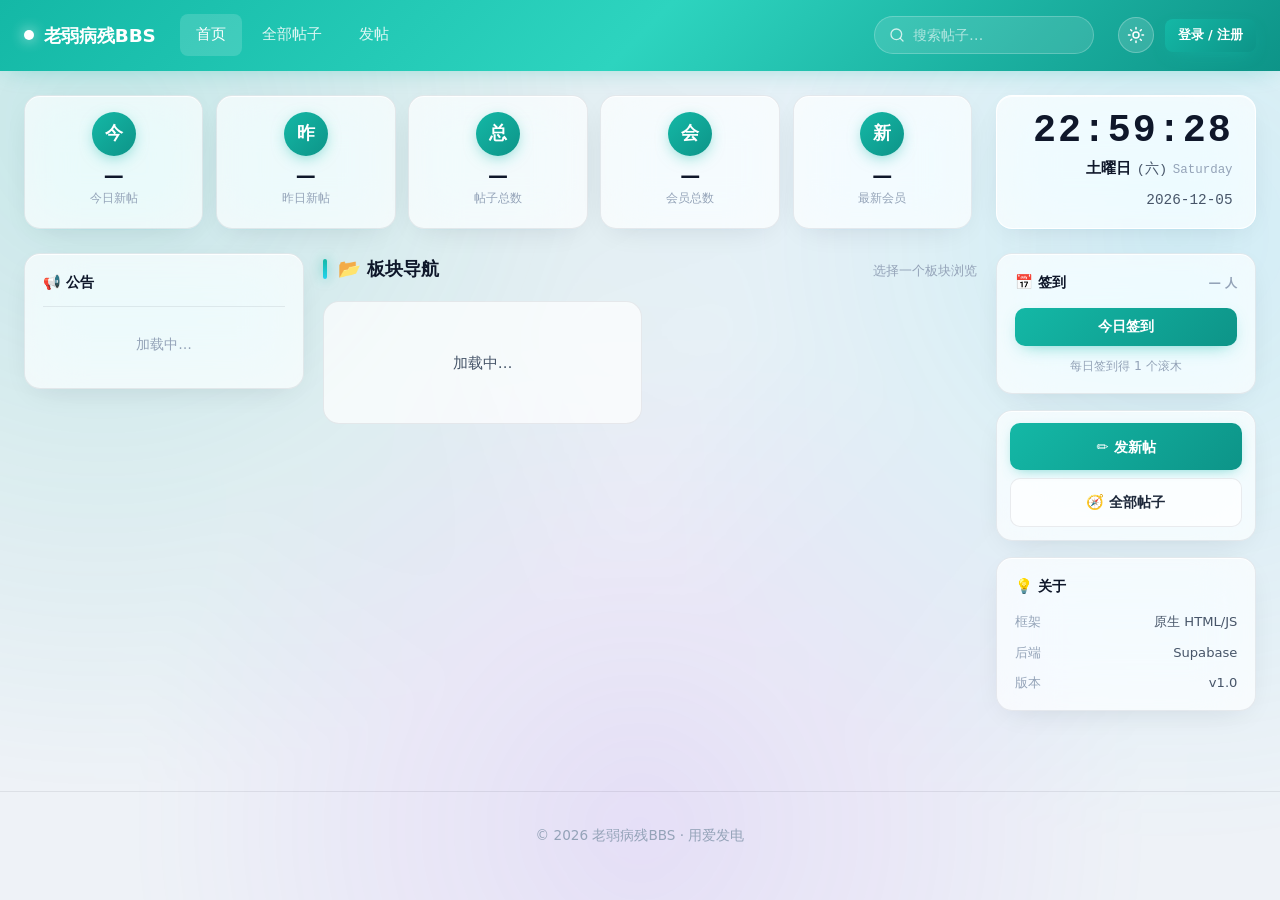
==== commit 1b0482fd: "Add files via upload" ====
--- a/index.html
+++ b/index.html
@@ -1,720 +1,771 @@
-<!DOCTYPE html>
-<html lang="zh-CN" data-theme="dark">
-<head>
-<meta charset="UTF-8">
-<meta name="viewport" content="width=device-width, initial-scale=1.0">
-<meta name="theme-color" content="#0a0e1a">
-<title>老弱病残BBS</title>
-<link rel="stylesheet" href="assets/style.css">
-<script src="assets/lib/supabase-umd.js"></script>
-<script>
-  (function () {
-    try {
-      const saved = localStorage.getItem('theme')
-      const prefersDark = window.matchMedia('(prefers-color-scheme: dark)').matches
-      document.documentElement.setAttribute('data-theme', saved || (prefersDark ? 'dark' : 'light'))
-    } catch (e) {}
-  })()
-</script>
-</head>
-<body>
-
-<header class="main-header">
-  <div class="header-inner">
-    <button class="mobile-menu-btn" id="mobile-menu-btn" type="button" aria-label="打开菜单">
-      <svg viewBox="0 0 24 24" fill="none" stroke="currentColor" stroke-width="2" stroke-linecap="round" stroke-linejoin="round">
-        <line x1="3" y1="6" x2="21" y2="6"/>
-        <line x1="3" y1="12" x2="21" y2="12"/>
-        <line x1="3" y1="18" x2="21" y2="18"/>
-      </svg>
-    </button>
-
-    <a href="index.html" class="brand nav-logo">
-      <span class="brand-name">老弱病残BBS</span>
-    </a>
-
-    <nav class="main-nav">
-      <a href="index.html" class="active">首页</a>
-      <a href="boards.html">全部帖子</a>
-      <a href="new.html">发帖</a>
-    </nav>
-
-    <div class="header-search">
-      <svg class="search-icon" viewBox="0 0 24 24" fill="none" stroke="currentColor" stroke-width="2" stroke-linecap="round" stroke-linejoin="round">
-        <circle cx="11" cy="11" r="8"/>
-        <line x1="21" y1="21" x2="16.65" y2="16.65"/>
-      </svg>
-      <input id="nav-search" type="text" placeholder="搜索帖子…" autocomplete="off">
-      <button id="search-clear" class="search-clear" type="button" style="display:none;">
-        <svg viewBox="0 0 24 24" fill="none" stroke="currentColor" stroke-width="2" stroke-linecap="round" stroke-linejoin="round">
-          <line x1="18" y1="6" x2="6" y2="18"/>
-          <line x1="6" y1="6" x2="18" y2="18"/>
-        </svg>
-      </button>
-    </div>
-
-    <div class="header-actions">
-      <button class="theme-toggle" id="theme-toggle" aria-label="切换主题">
-        <svg class="icon-sun" viewBox="0 0 24 24" fill="none" stroke="currentColor" stroke-width="2" stroke-linecap="round" stroke-linejoin="round">
-          <circle cx="12" cy="12" r="4"/>
-          <path d="M12 2v2M12 20v2M4.93 4.93l1.41 1.41M17.66 17.66l1.41 1.41M2 12h2M20 12h2M6.34 17.66l-1.41 1.41M19.07 4.93l-1.41 1.41"/>
-        </svg>
-        <svg class="icon-moon" viewBox="0 0 24 24" fill="none" stroke="currentColor" stroke-width="2" stroke-linecap="round" stroke-linejoin="round">
-          <path d="M21 12.79A9 9 0 1 1 11.21 3 7 7 0 0 0 21 12.79z"/>
-        </svg>
-      </button>
-      <span id="nav-right" class="nav-right"></span>
-    </div>
-  </div>
-</header>
-
-<div class="mobile-top-nav" id="mobile-top-nav">
-  <a href="boards.html?tag=游戏">游戏</a>
-  <a href="boards.html?tag=工具">工具</a>
-  <a href="boards.html?tag=软件">软件</a>
-  <a href="boards.html?tag=其他">其他</a>
-  <button class="mobile-signin-btn" id="mobile-signin-btn" type="button">📅 签到</button>
-</div>
-
-<div class="mobile-sidebar-mask" id="mobile-sidebar-mask"></div>
-
-<aside class="mobile-sidebar" id="mobile-sidebar" aria-label="侧边栏">
-  <div class="mobile-sidebar-head">
-    <div class="ms-avatar" id="ms-avatar">?</div>
-    <div class="ms-user-info">
-      <div class="ms-username" id="ms-username">未登录</div>
-      <div class="ms-wood" id="ms-wood" style="display:none;">
-        <svg viewBox="0 0 24 24" fill="none" stroke="currentColor" stroke-width="2" stroke-linecap="round" stroke-linejoin="round">
-          <rect x="3" y="8" width="18" height="4" rx="2"/>
-          <path d="M5 12v8a2 2 0 0 0 2 2h10a2 2 0 0 0 2-2v-8"/>
-        </svg>
-        <span id="ms-wood-num">0</span> 个滚木
-      </div>
-    </div>
-    <button class="ms-close" id="ms-close" type="button" aria-label="关闭菜单">
-      <svg viewBox="0 0 24 24" fill="none" stroke="currentColor" stroke-width="2" stroke-linecap="round" stroke-linejoin="round">
-        <line x1="18" y1="6" x2="6" y2="18"/>
-        <line x1="6" y1="6" x2="18" y2="18"/>
-      </svg>
-    </button>
-  </div>
-
-  <div class="mobile-sidebar-body">
-    <div class="ms-group-title">公告</div>
-    <div id="ms-announcements" class="ms-announcements">
-      <div style="text-align:center;padding:1rem;color:var(--text-muted);font-size:0.82rem;">加载中…</div>
-    </div>
-
-    <div class="ms-group-title">快捷</div>
-    <button class="ms-item ms-signin" id="ms-signin-btn" type="button">
-      <span class="ms-icon">📅</span>
-      <span class="ms-text">今日签到</span>
-      <span class="ms-hint" id="ms-signin-hint">+1 滚木</span>
-    </button>
-    <a href="new.html" class="ms-item">
-      <span class="ms-icon">✏️</span>
-      <span class="ms-text">发新帖</span>
-      <span class="ms-arrow">→</span>
-    </a>
-    <a href="boards.html" class="ms-item">
-      <span class="ms-icon">📚</span>
-      <span class="ms-text">全部帖子</span>
-      <span class="ms-arrow">→</span>
-    </a>
-
-    <div class="ms-group-title">我的</div>
-    <a href="profile.html" class="ms-item">
-      <span class="ms-icon">👤</span>
-      <span class="ms-text">个人主页</span>
-      <span class="ms-arrow">→</span>
-    </a>
-    <a href="messages.html" class="ms-item">
-      <span class="ms-icon">🔔</span>
-      <span class="ms-text">消息通知</span>
-      <span class="ms-arrow">→</span>
-    </a>
-    <a href="admin.html" class="ms-item" id="ms-admin" style="display:none;">
-      <span class="ms-icon">🛡️</span>
-      <span class="ms-text">管理面板</span>
-      <span class="ms-arrow">→</span>
-    </a>
-
-    <div class="ms-group-title">设置</div>
-    <button class="ms-item" id="ms-theme-btn" type="button">
-      <span class="ms-icon">🌙</span>
-      <span class="ms-text">色调调整</span>
-      <span class="ms-hint" id="ms-theme-hint">深色</span>
-    </button>
-
-    <div class="ms-divider"></div>
-    <button class="ms-item ms-logout" id="ms-logout" type="button" style="display:none;">
-      <span class="ms-icon">🚪</span>
-      <span class="ms-text">退出登录</span>
-    </button>
-    <a href="login.html" class="ms-item ms-login" id="ms-login" style="display:none;">
-      <span class="ms-icon">🔑</span>
-      <span class="ms-text">登录 / 注册</span>
-      <span class="ms-arrow">→</span>
-    </a>
-  </div>
-</aside>
-
-<div class="page">
-  <section class="stats-panel" id="stats">
-    <div class="stats-grid">
-      <div class="stat-ball">
-        <div class="ball-icon">今</div>
-        <div class="ball-num" id="stat-today">—</div>
-        <div class="ball-label">今日新帖</div>
-      </div>
-      <div class="stat-ball">
-        <div class="ball-icon">昨</div>
-        <div class="ball-num" id="stat-yesterday">—</div>
-        <div class="ball-label">昨日新帖</div>
-      </div>
-      <div class="stat-ball">
-        <div class="ball-icon">总</div>
-        <div class="ball-num" id="stat-posts">—</div>
-        <div class="ball-label">帖子总数</div>
-      </div>
-      <div class="stat-ball">
-        <div class="ball-icon">会</div>
-        <div class="ball-num" id="stat-users">—</div>
-        <div class="ball-label">会员总数</div>
-      </div>
-      <div class="stat-ball">
-        <div class="ball-icon">新</div>
-        <div class="ball-num" id="stat-newest">—</div>
-        <div class="ball-label">最新会员</div>
-      </div>
-    </div>
-
-    <div class="chart_sd y" id="clock-box">
-      <div id="clock_c">--:--:--</div>
-      <div class="cweek">
-        <strong><span id="cweek-jp">—</span></strong>
-        <i id="cweek-cn">(—)</i>
-        <em id="cweek-en">—</em>
-      </div>
-      <div id="date_c">----</div>
-    </div>
-  </section>
-
-  <div class="layout">
-    <aside class="col-side col-left">
-      <div class="card announcement-card">
-        <div class="card-title-bar">
-          <span>📢 公告</span>
-          <span class="announcement-count" id="announcement-count"></span>
-        </div>
-        <div class="announcement-list" id="announcement-list">
-          <div style="text-align:center;padding:1rem;color:var(--text-muted);font-size:0.85rem;">加载中…</div>
-        </div>
-      </div>
-    </aside>
-
-    <main class="col-main">
-      <div class="page-section-head">
-        <h2>📂 板块导航</h2>
-        <span class="sub">选择一个板块浏览</span>
-      </div>
-
-      <div class="boards-home-grid" id="boards-home">
-        <div class="empty">加载中…</div>
-      </div>
-    </main>
-
-    <aside class="col-side col-right">
-      <div class="card signin-card">
-        <div class="signin-head">
-          <span>📅 签到</span>
-          <span class="signin-count" id="signin-count">— 人</span>
-        </div>
-        <button class="btn btn-primary signin-btn" id="signin-btn">今日签到</button>
-        <div class="signin-hint" id="signin-hint">每日签到得 1 个滚木</div>
-      </div>
-
-      <div class="card action-card">
-        <a href="new.html" class="action-btn primary">✏️ 发新帖</a>
-        <a href="boards.html" class="action-btn">🧭 全部帖子</a>
-      </div>
-
-      <div class="card info-card">
-        <div class="card-title-bar"><span>💡 关于</span></div>
-        <div class="info-list">
-          <div class="info-item"><span>框架</span><span>原生 HTML/JS</span></div>
-          <div class="info-item"><span>后端</span><span>Supabase</span></div>
-          <div class="info-item"><span>版本</span><span>v1.0</span></div>
-        </div>
-      </div>
-    </aside>
-  </div>
-</div>
-
-<footer>
-  <p>© 2026 老弱病残BBS · 用爱发电</p>
-</footer>
-
-<div class="mobile-bottom-bar">
-  <a href="index.html" class="mb-item active">
-    <svg viewBox="0 0 24 24" fill="none" stroke="currentColor" stroke-width="2" stroke-linecap="round" stroke-linejoin="round">
-      <path d="M3 9l9-7 9 7v11a2 2 0 0 1-2 2H5a2 2 0 0 1-2-2z"/>
-      <polyline points="9 22 9 12 15 12 15 22"/>
-    </svg>
-    <span>首页</span>
-  </a>
-  <a href="boards.html" class="mb-item">
-    <svg viewBox="0 0 24 24" fill="none" stroke="currentColor" stroke-width="2" stroke-linecap="round" stroke-linejoin="round">
-      <path d="M21 15a2 2 0 0 1-2 2H7l-4 4V5a2 2 0 0 1 2-2h14a2 2 0 0 1 2 2z"/>
-    </svg>
-    <span>帖子</span>
-  </a>
-  <a href="new.html" class="mb-item mb-center">
-    <div class="mb-plus">+</div>
-    <span>发帖</span>
-  </a>
-  <a href="messages.html" class="mb-item">
-    <svg viewBox="0 0 24 24" fill="none" stroke="currentColor" stroke-width="2" stroke-linecap="round" stroke-linejoin="round">
-      <path d="M18 8A6 6 0 0 0 6 8c0 7-3 9-3 9h18s-3-2-3-9"/>
-      <path d="M13.73 21a2 2 0 0 1-3.46 0"/>
-    </svg>
-    <span>消息</span>
-  </a>
-  <a href="profile.html" class="mb-item">
-    <svg viewBox="0 0 24 24" fill="none" stroke="currentColor" stroke-width="2" stroke-linecap="round" stroke-linejoin="round">
-      <path d="M20 21v-2a4 4 0 0 0-4-4H8a4 4 0 0 0-4 4v2"/>
-      <circle cx="12" cy="7" r="4"/>
-    </svg>
-    <span>我的</span>
-  </a>
-</div>
-
-<script type="module">
-import { supabase } from './assets/supabase.js'
-import { renderNav, loadStats, escapeHtml, formatTime } from './assets/app.js'
-
-renderNav()
-loadStats()
-
-// ============================================================
-// 移动端侧边栏
-// ============================================================
-function initMobileSidebar() {
-  const btn = document.getElementById('mobile-menu-btn')
-  const sidebar = document.getElementById('mobile-sidebar')
-  const mask = document.getElementById('mobile-sidebar-mask')
-  const closeBtn = document.getElementById('ms-close')
-
-  if (!btn || !sidebar || !mask) return
-
-  const open = () => {
-    sidebar.classList.add('open')
-    mask.classList.add('open')
-    document.body.style.overflow = 'hidden'
-  }
-  const close = () => {
-    sidebar.classList.remove('open')
-    mask.classList.remove('open')
-    document.body.style.overflow = ''
-  }
-
-  btn.onclick = open
-  mask.onclick = close
-  if (closeBtn) closeBtn.onclick = close
-
-  document.addEventListener('keydown', (e) => {
-    if (e.key === 'Escape' && sidebar.classList.contains('open')) close()
-  })
-}
-
-async function fillSidebarUser() {
-  const { data: { user } } = await supabase.auth.getUser()
-
-  const avatarEl = document.getElementById('ms-avatar')
-  const usernameEl = document.getElementById('ms-username')
-  const woodEl = document.getElementById('ms-wood')
-  const woodNumEl = document.getElementById('ms-wood-num')
-  const adminEl = document.getElementById('ms-admin')
-  const logoutEl = document.getElementById('ms-logout')
-  const loginEl = document.getElementById('ms-login')
-
-  if (user) {
-    const { data: profile } = await supabase
-      .from('profiles')
-      .select('username, role, rolling_wood, avatar_url')
-      .eq('id', user.id)
-      .single()
-
-    const name = (profile && profile.username) || user.email || '用户'
-
-    if (avatarEl) {
-      if (profile && profile.avatar_url) {
-        avatarEl.innerHTML = `<img src="${escapeHtml(profile.avatar_url)}" alt="${escapeHtml(name)}" style="width:100%;height:100%;object-fit:cover;border-radius:50%;">`
-      } else {
-        avatarEl.textContent = name.trim()[0].toUpperCase()
-      }
-    }
-    if (usernameEl) usernameEl.textContent = name
-    if (woodEl) woodEl.style.display = 'inline-flex'
-    if (woodNumEl) woodNumEl.textContent = (profile && profile.rolling_wood != null) ? profile.rolling_wood : 0
-    if (profile && profile.role === 'admin' && adminEl) adminEl.style.display = 'flex'
-    if (logoutEl) logoutEl.style.display = 'flex'
-    if (loginEl) loginEl.style.display = 'none'
-  } else {
-    if (avatarEl) avatarEl.textContent = '?'
-    if (usernameEl) usernameEl.textContent = '未登录'
-    if (woodEl) woodEl.style.display = 'none'
-    if (adminEl) adminEl.style.display = 'none'
-    if (logoutEl) logoutEl.style.display = 'none'
-    if (loginEl) loginEl.style.display = 'flex'
-  }
-}
-
-function initSidebarTheme() {
-  const btn = document.getElementById('ms-theme-btn')
-  const hint = document.getElementById('ms-theme-hint')
-  if (!btn) return
-
-  const updateHint = () => {
-    const theme = document.documentElement.getAttribute('data-theme') || 'dark'
-    if (hint) hint.textContent = theme === 'dark' ? '深色' : '浅色'
-  }
-  updateHint()
-
-  btn.onclick = () => {
-    const html = document.documentElement
-    const current = html.getAttribute('data-theme') || 'dark'
-    const next = current === 'dark' ? 'light' : 'dark'
-
-    html.classList.add('theme-transitioning')
-    html.setAttribute('data-theme', next)
-    try { localStorage.setItem('theme', next) } catch (e) {}
-
-    updateHint()
-    setTimeout(() => html.classList.remove('theme-transitioning'), 600)
-  }
-}
-
-async function initSidebarSignin() {
-  const btn = document.getElementById('ms-signin-btn')
-  const hint = document.getElementById('ms-signin-hint')
-  if (!btn) return
-
-  const { data: { user } } = await supabase.auth.getUser()
-
-  if (!user) {
-    if (hint) hint.textContent = '需登录'
-    btn.onclick = () => location.href = 'login.html'
-    return
-  }
-
-  const today = new Date().toISOString().slice(0, 10)
-  const { data: checkin } = await supabase
-    .from('checkins')
-    .select('date')
-    .eq('user_id', user.id)
-    .eq('date', today)
-    .maybeSingle()
-
-  if (checkin) {
-    btn.disabled = true
-    btn.classList.add('signed')
-    if (hint) hint.textContent = '已签到 ✓'
-  }
-
-  btn.onclick = async () => {
-    if (btn.disabled) return
-    btn.disabled = true
-    if (hint) hint.textContent = '签到中…'
-
-    const { data, error } = await supabase.rpc('daily_checkin')
-
-    if (error || !data || !data.success) {
-      if (hint) hint.textContent = (error && error.message) || (data && data.error) || '失败'
-      btn.disabled = false
-      return
-    }
-
-    btn.classList.add('signed')
-    if (hint) hint.textContent = '+1 滚木 ✓'
-
-    const woodNum = document.getElementById('ms-wood-num')
-    if (woodNum) woodNum.textContent = Number(woodNum.textContent) + 1
-    const navWood = document.getElementById('nav-wood')
-    if (navWood) navWood.textContent = Number(navWood.textContent) + 1
-  }
-}
-
-function initSidebarLogout() {
-  const btn = document.getElementById('ms-logout')
-  if (!btn) return
-  btn.onclick = async () => {
-    if (!confirm('确定退出登录？')) return
-    await supabase.auth.signOut()
-    location.href = 'index.html'
-  }
-}
-
-async function loadSidebarAnnouncements() {
-  const box = document.getElementById('ms-announcements')
-  if (!box) return
-
-  const { data } = await supabase
-    .from('announcements')
-    .select('*')
-    .order('created_at', { ascending: false })
-    .limit(10)
-
-  if (!data || !data.length) {
-    box.innerHTML = '<div style="text-align:center;padding:1rem;color:var(--text-muted);font-size:0.82rem;">暂无公告</div>'
-    return
-  }
-
-  box.innerHTML = data.map(a => `
-    <button class="ms-ann-item" data-ann-id="${a.id}" type="button">
-      <span class="ms-ann-dot"></span>
-      <span class="ms-ann-title">${escapeHtml(a.title)}</span>
-    </button>
-  `).join('')
-
-  box.querySelectorAll('.ms-ann-item').forEach(btn => {
-    btn.onclick = () => {
-      const id = Number(btn.dataset.annId)
-      const a = data.find(x => x.id === id)
-      if (a) openAnnouncementModal(a)
-    }
-  })
-}
-
-const BOARDS = [
-  { key: '游戏', icon: '🎮', desc: '游戏讨论、攻略、资源', color: 'linear-gradient(135deg, #a855f7, #ec4899)' },
-  { key: '工具', icon: '🔧', desc: '效率工具、脚本、插件', color: 'linear-gradient(135deg, #14b8a6, #22d3ee)' },
-  { key: '软件', icon: '💻', desc: '软件分享、教程、求助', color: 'linear-gradient(135deg, #6366f1, #8b5cf6)' },
-  { key: '其他', icon: '📦', desc: '杂谈、闲聊、生活', color: 'linear-gradient(135deg, #f59e0b, #ef4444)' }
-]
-
-async function loadBoards() {
-  const box = document.getElementById('boards-home')
-  if (!box) return
-
-  const { data: allPosts, error } = await supabase
-    .from('posts')
-    .select('id, title, created_at, tags_major, profiles!author_id(username)')
-    .order('created_at', { ascending: false })
-
-  if (error) {
-    box.innerHTML = `<div class="empty">加载失败：${escapeHtml(error.message)}</div>`
-    return
-  }
-
-  const grouped = {}
-  BOARDS.forEach(b => { grouped[b.key] = [] })
-  ;(allPosts || []).forEach(p => {
-    const majors = p.tags_major || []
-    for (const t of majors) {
-      if (grouped[t]) grouped[t].push(p)
-    }
-  })
-
-  box.innerHTML = BOARDS.map(b => {
-    const posts = grouped[b.key] || []
-    const preview = posts.slice(0, 3)
-
-    return `
-      <div class="board-home-card">
-        <a href="board.html?tag=${encodeURIComponent(b.key)}" class="board-home-link" aria-label="${escapeHtml(b.key)}"></a>
-
-        <div class="board-home-head">
-          <div class="board-home-icon" style="background:${b.color};">${b.icon}</div>
-          <div style="flex:1;min-width:0;">
-            <div class="board-home-name">${escapeHtml(b.key)}</div>
-            <div class="board-home-desc">${escapeHtml(b.desc)}</div>
-          </div>
-          <div class="board-home-count">
-            <span class="board-home-count-num">${posts.length}</span>
-            <span class="board-home-count-lbl">帖</span>
-          </div>
-        </div>
-
-        ${preview.length ? `
-          <div class="board-home-posts">
-            ${preview.map(p => `
-              <div class="board-home-post">
-                <span class="board-home-post-dot"></span>
-                <span class="board-home-post-title">${escapeHtml(p.title)}</span>
-                <span class="board-home-post-time">${formatTime(p.created_at)}</span>
-              </div>
-            `).join('')}
-            ${posts.length > 3 ? `<div class="board-home-more">还有 ${posts.length - 3} 篇 →</div>` : ''}
-          </div>
-        ` : `
-          <div class="board-home-empty">暂无帖子</div>
-        `}
-
-        <div class="board-home-foot">
-          <span>进入板块</span>
-          <svg viewBox="0 0 24 24" fill="none" stroke="currentColor" stroke-width="2" stroke-linecap="round" stroke-linejoin="round">
-            <line x1="5" y1="12" x2="19" y2="12"/>
-            <polyline points="12 5 19 12 12 19"/>
-          </svg>
-        </div>
-      </div>
-    `
-  }).join('')
-}
-
-const annList = document.getElementById('announcement-list')
-const annCount = document.getElementById('announcement-count')
-
-async function loadAnnouncements() {
-  const { data: announcements } = await supabase
-    .from('announcements')
-    .select('*')
-    .order('created_at', { ascending: false })
-
-  if (annCount) annCount.textContent = ((announcements && announcements.length) || 0) + ' 条'
-
-  if (!announcements || !announcements.length) {
-    if (annList) annList.innerHTML = '<div style="text-align:center;padding:1rem;color:var(--text-muted);font-size:0.85rem;">暂无公告</div>'
-    return
-  }
-
-  if (annList) {
-    annList.innerHTML = announcements.map(a => `
-      <div class="announcement-item" data-ann-id="${a.id}">
-        <div class="announcement-icon">📌</div>
-        <div class="announcement-title">${escapeHtml(a.title)}</div>
-        <svg class="announcement-arrow" viewBox="0 0 24 24" fill="none" stroke="currentColor" stroke-width="2" stroke-linecap="round" stroke-linejoin="round">
-          <polyline points="9 18 15 12 9 6"/>
-        </svg>
-      </div>
-    `).join('')
-
-    annList.querySelectorAll('.announcement-item').forEach(el => {
-      el.onclick = () => {
-        const id = Number(el.dataset.annId)
-        const a = announcements.find(x => x.id === id)
-        if (a) openAnnouncementModal(a)
-      }
-    })
-  }
-}
-
-function openAnnouncementModal(a) {
-  const mask = document.createElement('div')
-  mask.className = 'announcement-modal-mask'
-  const html = escapeHtml(a.content)
-    .replace(/\*\*(.+?)\*\*/g, '<strong>$1</strong>')
-    .replace(/\n/g, '<br>')
-
-  mask.innerHTML = `
-    <div class="announcement-modal">
-      <div class="announcement-modal-head">
-        <div>
-          <div class="announcement-modal-label">📢 公告</div>
-          <h2 class="announcement-modal-title">${escapeHtml(a.title)}</h2>
-          <div class="announcement-modal-date">发布于 ${formatTime(a.created_at)}</div>
-        </div>
-        <button class="announcement-modal-close" type="button">
-          <svg viewBox="0 0 24 24" fill="none" stroke="currentColor" stroke-width="2" stroke-linecap="round" stroke-linejoin="round">
-            <line x1="18" y1="6" x2="6" y2="18"/>
-            <line x1="6" y1="6" x2="18" y2="18"/>
-          </svg>
-        </button>
-      </div>
-      <div class="announcement-modal-body">${html}</div>
-      <div class="announcement-modal-foot">
-        <button class="btn btn-primary" type="button" id="ann-modal-ok">我知道了</button>
-      </div>
-    </div>
-  `
-  document.body.appendChild(mask)
-
-  const close = () => {
-    mask.style.animation = 'fadeOut 0.2s ease forwards'
-    setTimeout(() => mask.remove(), 200)
-  }
-  mask.querySelector('.announcement-modal-close').onclick = close
-  mask.querySelector('#ann-modal-ok').onclick = close
-  mask.onclick = (e) => { if (e.target === mask) close() }
-  const onEsc = (e) => {
-    if (e.key === 'Escape') { close(); document.removeEventListener('keydown', onEsc) }
-  }
-  document.addEventListener('keydown', onEsc)
-}
-
-async function initSignin() {
-  const desktopBtn = document.getElementById('signin-btn')
-  const desktopHint = document.getElementById('signin-hint')
-  const mobileBtn = document.getElementById('mobile-signin-btn')
-
-  if (!desktopBtn && !mobileBtn) return
-
-  const { data: { user } } = await supabase.auth.getUser()
-
-  let alreadySigned = false
-  if (user) {
-    const today = new Date().toISOString().slice(0, 10)
-    const { data: checkin } = await supabase
-      .from('checkins').select('date')
-      .eq('user_id', user.id).eq('date', today).maybeSingle()
-    alreadySigned = !!checkin
-  }
-
-  const applySigned = () => {
-    if (desktopBtn) {
-      desktopBtn.textContent = '✓ 已签到'
-      desktopBtn.disabled = true
-    }
-    if (desktopHint) desktopHint.textContent = '明天再来~'
-    if (mobileBtn) {
-      mobileBtn.textContent = '✅ 已签到'
-      mobileBtn.classList.add('signed')
-      mobileBtn.disabled = true
-    }
-  }
-
-  if (alreadySigned) applySigned()
-
-  const handleSignin = async () => {
-    const { data: { user } } = await supabase.auth.getUser()
-    if (!user) { location.href = 'login.html?redirect=index.html'; return }
-
-    if (desktopBtn) { desktopBtn.disabled = true; desktopBtn.textContent = '签到中…' }
-    if (mobileBtn) { mobileBtn.disabled = true; mobileBtn.textContent = '签到中…' }
-
-    const { data, error } = await supabase.rpc('daily_checkin')
-
-    if (error || !data || !data.success) {
-      const errMsg = (error && error.message) || (data && data.error) || '签到失败'
-      if (desktopHint) desktopHint.textContent = errMsg
-      if (desktopBtn) { desktopBtn.disabled = false; desktopBtn.textContent = '今日签到' }
-      if (mobileBtn) { mobileBtn.disabled = false; mobileBtn.textContent = '📅 签到' }
-      return
-    }
-
-    applySigned()
-    if (desktopHint) desktopHint.textContent = '签到成功！+1 滚木'
-
-    const navWood = document.getElementById('nav-wood')
-    if (navWood) navWood.textContent = Number(navWood.textContent) + 1
-    const msWood = document.getElementById('ms-wood-num')
-    if (msWood) msWood.textContent = Number(msWood.textContent) + 1
-  }
-
-  if (desktopBtn) desktopBtn.onclick = handleSignin
-  if (mobileBtn) mobileBtn.onclick = handleSignin
-}
-
-initMobileSidebar()
-fillSidebarUser()
-initSidebarTheme()
-initSidebarSignin()
-initSidebarLogout()
-loadSidebarAnnouncements()
-loadBoards()
-loadAnnouncements()
-initSignin()
-</script>
-</body>
+<!DOCTYPE html>
+<html lang="zh-CN" data-theme="dark">
+<head>
+<meta charset="UTF-8">
+<meta name="viewport" content="width=device-width, initial-scale=1.0">
+<meta name="theme-color" content="#0a0e1a">
+<title>老弱病残BBS</title>
+<link rel="stylesheet" href="assets/style.css">
+<script src="assets/lib/supabase-umd.js"></script>
+<script>
+  (function () {
+    try {
+      const saved = localStorage.getItem('theme')
+      const prefersDark = window.matchMedia('(prefers-color-scheme: dark)').matches
+      document.documentElement.setAttribute('data-theme', saved || (prefersDark ? 'dark' : 'light'))
+    } catch (e) {}
+  })()
+</script>
+</head>
+<body>
+
+<header class="main-header">
+  <div class="header-inner">
+    <button class="mobile-menu-btn" id="mobile-menu-btn" type="button" aria-label="打开菜单">
+      <svg viewBox="0 0 24 24" fill="none" stroke="currentColor" stroke-width="2" stroke-linecap="round" stroke-linejoin="round">
+        <line x1="3" y1="6" x2="21" y2="6"/>
+        <line x1="3" y1="12" x2="21" y2="12"/>
+        <line x1="3" y1="18" x2="21" y2="18"/>
+      </svg>
+    </button>
+
+    <a href="index.html" class="brand nav-logo">
+      <span class="brand-name">老弱病残BBS</span>
+    </a>
+
+    <nav class="main-nav">
+      <a href="index.html" class="active">首页</a>
+      <a href="boards.html">全部帖子</a>
+      <a href="new.html">发帖</a>
+    </nav>
+
+    <div class="header-search">
+      <svg class="search-icon" viewBox="0 0 24 24" fill="none" stroke="currentColor" stroke-width="2" stroke-linecap="round" stroke-linejoin="round">
+        <circle cx="11" cy="11" r="8"/>
+        <line x1="21" y1="21" x2="16.65" y2="16.65"/>
+      </svg>
+      <input id="nav-search" type="text" placeholder="搜索帖子…" autocomplete="off">
+      <button id="search-clear" class="search-clear" type="button" style="display:none;">
+        <svg viewBox="0 0 24 24" fill="none" stroke="currentColor" stroke-width="2" stroke-linecap="round" stroke-linejoin="round">
+          <line x1="18" y1="6" x2="6" y2="18"/>
+          <line x1="6" y1="6" x2="18" y2="18"/>
+        </svg>
+      </button>
+    </div>
+
+    <div class="header-actions">
+      <button class="theme-toggle" id="theme-toggle" aria-label="切换主题">
+        <svg class="icon-sun" viewBox="0 0 24 24" fill="none" stroke="currentColor" stroke-width="2" stroke-linecap="round" stroke-linejoin="round">
+          <circle cx="12" cy="12" r="4"/>
+          <path d="M12 2v2M12 20v2M4.93 4.93l1.41 1.41M17.66 17.66l1.41 1.41M2 12h2M20 12h2M6.34 17.66l-1.41 1.41M19.07 4.93l-1.41 1.41"/>
+        </svg>
+        <svg class="icon-moon" viewBox="0 0 24 24" fill="none" stroke="currentColor" stroke-width="2" stroke-linecap="round" stroke-linejoin="round">
+          <path d="M21 12.79A9 9 0 1 1 11.21 3 7 7 0 0 0 21 12.79z"/>
+        </svg>
+      </button>
+      <span id="nav-right" class="nav-right"></span>
+    </div>
+  </div>
+</header>
+
+<div class="mobile-top-nav" id="mobile-top-nav">
+  <a href="boards.html?tag=游戏">游戏</a>
+  <a href="boards.html?tag=工具">工具</a>
+  <a href="boards.html?tag=软件">软件</a>
+  <a href="boards.html?tag=其他">其他</a>
+  <button class="mobile-signin-btn" id="mobile-signin-btn" type="button">📅 签到</button>
+</div>
+
+<div class="mobile-sidebar-mask" id="mobile-sidebar-mask"></div>
+
+<aside class="mobile-sidebar" id="mobile-sidebar" aria-label="侧边栏">
+  <div class="mobile-sidebar-head">
+    <div class="ms-avatar" id="ms-avatar">?</div>
+    <div class="ms-user-info">
+      <div class="ms-username" id="ms-username">未登录</div>
+      <div class="ms-wood" id="ms-wood" style="display:none;">
+        <svg viewBox="0 0 24 24" fill="none" stroke="currentColor" stroke-width="2" stroke-linecap="round" stroke-linejoin="round">
+          <rect x="3" y="8" width="18" height="4" rx="2"/>
+          <path d="M5 12v8a2 2 0 0 0 2 2h10a2 2 0 0 0 2-2v-8"/>
+        </svg>
+        <span id="ms-wood-num">0</span> 个滚木
+      </div>
+    </div>
+    <button class="ms-close" id="ms-close" type="button" aria-label="关闭菜单">
+      <svg viewBox="0 0 24 24" fill="none" stroke="currentColor" stroke-width="2" stroke-linecap="round" stroke-linejoin="round">
+        <line x1="18" y1="6" x2="6" y2="18"/>
+        <line x1="6" y1="6" x2="18" y2="18"/>
+      </svg>
+    </button>
+  </div>
+
+  <div class="mobile-sidebar-body">
+    <div class="ms-group-title">公告</div>
+    <div id="ms-announcements" class="ms-announcements">
+      <div style="text-align:center;padding:1rem;color:var(--text-muted);font-size:0.82rem;">加载中…</div>
+    </div>
+
+    <div class="ms-group-title">快捷</div>
+    <button class="ms-item ms-signin" id="ms-signin-btn" type="button">
+      <span class="ms-icon">📅</span>
+      <span class="ms-text">今日签到</span>
+      <span class="ms-hint" id="ms-signin-hint">+1 滚木</span>
+    </button>
+    <a href="new.html" class="ms-item">
+      <span class="ms-icon">✏️</span>
+      <span class="ms-text">发新帖</span>
+      <span class="ms-arrow">→</span>
+    </a>
+    <a href="boards.html" class="ms-item">
+      <span class="ms-icon">📚</span>
+      <span class="ms-text">全部帖子</span>
+      <span class="ms-arrow">→</span>
+    </a>
+
+    <div class="ms-group-title">我的</div>
+    <a href="profile.html" class="ms-item">
+      <span class="ms-icon">👤</span>
+      <span class="ms-text">个人主页</span>
+      <span class="ms-arrow">→</span>
+    </a>
+    <a href="messages.html" class="ms-item">
+      <span class="ms-icon">🔔</span>
+      <span class="ms-text">消息通知</span>
+      <span class="ms-arrow">→</span>
+    </a>
+    <a href="admin.html" class="ms-item" id="ms-admin" style="display:none;">
+      <span class="ms-icon">🛡️</span>
+      <span class="ms-text">管理面板</span>
+      <span class="ms-arrow">→</span>
+    </a>
+
+    <div class="ms-group-title">设置</div>
+    <button class="ms-item" id="ms-theme-btn" type="button">
+      <span class="ms-icon">🌙</span>
+      <span class="ms-text">色调调整</span>
+      <span class="ms-hint" id="ms-theme-hint">深色</span>
+    </button>
+
+    <div class="ms-divider"></div>
+    <button class="ms-item ms-logout" id="ms-logout" type="button" style="display:none;">
+      <span class="ms-icon">🚪</span>
+      <span class="ms-text">退出登录</span>
+    </button>
+    <a href="login.html" class="ms-item ms-login" id="ms-login" style="display:none;">
+      <span class="ms-icon">🔑</span>
+      <span class="ms-text">登录 / 注册</span>
+      <span class="ms-arrow">→</span>
+    </a>
+  </div>
+</aside>
+
+<div class="page">
+
+  <section class="stats-panel" id="stats">
+    <div class="stats-grid">
+      <div class="stat-ball">
+        <div class="ball-icon">今</div>
+        <div class="ball-num" id="stat-today">—</div>
+        <div class="ball-label">今日新帖</div>
+      </div>
+      <div class="stat-ball">
+        <div class="ball-icon">昨</div>
+        <div class="ball-num" id="stat-yesterday">—</div>
+        <div class="ball-label">昨日新帖</div>
+      </div>
+      <div class="stat-ball">
+        <div class="ball-icon">总</div>
+        <div class="ball-num" id="stat-posts">—</div>
+        <div class="ball-label">帖子总数</div>
+      </div>
+      <div class="stat-ball">
+        <div class="ball-icon">会</div>
+        <div class="ball-num" id="stat-users">—</div>
+        <div class="ball-label">会员总数</div>
+      </div>
+      <div class="stat-ball">
+        <div class="ball-icon">新</div>
+        <div class="ball-num" id="stat-newest">—</div>
+        <div class="ball-label">最新会员</div>
+      </div>
+    </div>
+
+    <div class="chart_sd y" id="clock-box">
+      <div id="clock_c">--:--:--</div>
+      <div class="cweek">
+        <strong><span id="cweek-jp">—</span></strong>
+        <i id="cweek-cn">(—)</i>
+        <em id="cweek-en">—</em>
+      </div>
+      <div id="date_c">----</div>
+    </div>
+  </section>
+
+  <div class="layout">
+
+    <aside class="col-side col-left">
+      <div class="card announcement-card">
+        <div class="card-title-bar">
+          <span>📢 公告</span>
+          <span class="announcement-count" id="announcement-count"></span>
+        </div>
+        <div class="announcement-list" id="announcement-list">
+          <div style="text-align:center;padding:1rem;color:var(--text-muted);font-size:0.85rem;">加载中…</div>
+        </div>
+      </div>
+    </aside>
+
+    <main class="col-main">
+
+      <!-- 桌面端：板块导航 -->
+      <div id="board-section">
+        <div class="page-section-head">
+          <h2>📂 板块导航</h2>
+          <span class="sub">选择一个板块浏览</span>
+        </div>
+
+        <div class="boards-home-grid" id="boards-home">
+          <div class="empty">加载中…</div>
+        </div>
+      </div>
+
+      <!-- 手机端：直接显示帖子列表 -->
+      <div id="posts-section" style="display:none;">
+        <div class="page-section-head">
+          <h2>📚 最新帖子</h2>
+          <span class="sub">按发布时间排序</span>
+        </div>
+        <div id="home-posts"><div class="empty">加载中…</div></div>
+      </div>
+
+    </main>
+
+    <aside class="col-side col-right">
+      <div class="card signin-card">
+        <div class="signin-head">
+          <span>📅 签到</span>
+          <span class="signin-count" id="signin-count">— 人</span>
+        </div>
+        <button class="btn btn-primary signin-btn" id="signin-btn">今日签到</button>
+        <div class="signin-hint" id="signin-hint">每日签到得 1 个滚木</div>
+      </div>
+
+      <div class="card action-card">
+        <a href="new.html" class="action-btn primary">✏️ 发新帖</a>
+        <a href="boards.html" class="action-btn">🧭 全部帖子</a>
+      </div>
+
+      <div class="card info-card">
+        <div class="card-title-bar"><span>💡 关于</span></div>
+        <div class="info-list">
+          <div class="info-item"><span>框架</span><span>原生 HTML/JS</span></div>
+          <div class="info-item"><span>后端</span><span>Supabase</span></div>
+          <div class="info-item"><span>版本</span><span>v1.0</span></div>
+        </div>
+      </div>
+    </aside>
+
+  </div>
+
+</div>
+
+<footer>
+  <p>© 2026 老弱病残BBS · 用爱发电</p>
+</footer>
+
+<div class="mobile-bottom-bar">
+  <a href="index.html" class="mb-item active">
+    <svg viewBox="0 0 24 24" fill="none" stroke="currentColor" stroke-width="2" stroke-linecap="round" stroke-linejoin="round">
+      <path d="M3 9l9-7 9 7v11a2 2 0 0 1-2 2H5a2 2 0 0 1-2-2z"/>
+      <polyline points="9 22 9 12 15 12 15 22"/>
+    </svg>
+    <span>首页</span>
+  </a>
+  <a href="boards.html" class="mb-item">
+    <svg viewBox="0 0 24 24" fill="none" stroke="currentColor" stroke-width="2" stroke-linecap="round" stroke-linejoin="round">
+      <path d="M21 15a2 2 0 0 1-2 2H7l-4 4V5a2 2 0 0 1 2-2h14a2 2 0 0 1 2 2z"/>
+    </svg>
+    <span>帖子</span>
+  </a>
+  <a href="new.html" class="mb-item mb-center">
+    <div class="mb-plus">+</div>
+    <span>发帖</span>
+  </a>
+  <a href="messages.html" class="mb-item">
+    <svg viewBox="0 0 24 24" fill="none" stroke="currentColor" stroke-width="2" stroke-linecap="round" stroke-linejoin="round">
+      <path d="M18 8A6 6 0 0 0 6 8c0 7-3 9-3 9h18s-3-2-3-9"/>
+      <path d="M13.73 21a2 2 0 0 1-3.46 0"/>
+    </svg>
+    <span>消息</span>
+  </a>
+  <a href="profile.html" class="mb-item">
+    <svg viewBox="0 0 24 24" fill="none" stroke="currentColor" stroke-width="2" stroke-linecap="round" stroke-linejoin="round">
+      <path d="M20 21v-2a4 4 0 0 0-4-4H8a4 4 0 0 0-4 4v2"/>
+      <circle cx="12" cy="7" r="4"/>
+    </svg>
+    <span>我的</span>
+  </a>
+</div>
+
+<script type="module">
+import { supabase } from './assets/supabase.js'
+import { renderNav, loadStats, loadPosts, escapeHtml, formatTime } from './assets/app.js'
+
+renderNav()
+loadStats()
+
+// ============================================================
+// 手机端侧边栏
+// ============================================================
+function initMobileSidebar() {
+  const btn = document.getElementById('mobile-menu-btn')
+  const sidebar = document.getElementById('mobile-sidebar')
+  const mask = document.getElementById('mobile-sidebar-mask')
+  const closeBtn = document.getElementById('ms-close')
+
+  if (!btn || !sidebar || !mask) return
+
+  const open = () => {
+    sidebar.classList.add('open')
+    mask.classList.add('open')
+    document.body.style.overflow = 'hidden'
+  }
+  const close = () => {
+    sidebar.classList.remove('open')
+    mask.classList.remove('open')
+    document.body.style.overflow = ''
+  }
+
+  btn.onclick = open
+  mask.onclick = close
+  if (closeBtn) closeBtn.onclick = close
+
+  document.addEventListener('keydown', (e) => {
+    if (e.key === 'Escape' && sidebar.classList.contains('open')) close()
+  })
+}
+
+async function fillSidebarUser() {
+  const { data: { user } } = await supabase.auth.getUser()
+
+  const avatarEl = document.getElementById('ms-avatar')
+  const usernameEl = document.getElementById('ms-username')
+  const woodEl = document.getElementById('ms-wood')
+  const woodNumEl = document.getElementById('ms-wood-num')
+  const adminEl = document.getElementById('ms-admin')
+  const logoutEl = document.getElementById('ms-logout')
+  const loginEl = document.getElementById('ms-login')
+
+  if (user) {
+    const { data: profile } = await supabase
+      .from('profiles')
+      .select('username, role, rolling_wood, avatar_url')
+      .eq('id', user.id)
+      .single()
+
+    const name = (profile && profile.username) || user.email || '用户'
+
+    if (avatarEl) {
+      if (profile && profile.avatar_url) {
+        avatarEl.innerHTML = `<img src="${escapeHtml(profile.avatar_url)}" alt="${escapeHtml(name)}" style="width:100%;height:100%;object-fit:cover;border-radius:50%;">`
+      } else {
+        avatarEl.textContent = name.trim()[0].toUpperCase()
+      }
+    }
+    if (usernameEl) usernameEl.textContent = name
+    if (woodEl) woodEl.style.display = 'inline-flex'
+    if (woodNumEl) woodNumEl.textContent = (profile && profile.rolling_wood != null) ? profile.rolling_wood : 0
+    if (profile && profile.role === 'admin' && adminEl) adminEl.style.display = 'flex'
+    if (logoutEl) logoutEl.style.display = 'flex'
+    if (loginEl) loginEl.style.display = 'none'
+  } else {
+    if (avatarEl) avatarEl.textContent = '?'
+    if (usernameEl) usernameEl.textContent = '未登录'
+    if (woodEl) woodEl.style.display = 'none'
+    if (adminEl) adminEl.style.display = 'none'
+    if (logoutEl) logoutEl.style.display = 'none'
+    if (loginEl) loginEl.style.display = 'flex'
+  }
+}
+
+function initSidebarTheme() {
+  const btn = document.getElementById('ms-theme-btn')
+  const hint = document.getElementById('ms-theme-hint')
+  if (!btn) return
+
+  const updateHint = () => {
+    const theme = document.documentElement.getAttribute('data-theme') || 'dark'
+    if (hint) hint.textContent = theme === 'dark' ? '深色' : '浅色'
+  }
+  updateHint()
+
+  btn.onclick = () => {
+    const html = document.documentElement
+    const current = html.getAttribute('data-theme') || 'dark'
+    const next = current === 'dark' ? 'light' : 'dark'
+
+    html.classList.add('theme-transitioning')
+    html.setAttribute('data-theme', next)
+    try { localStorage.setItem('theme', next) } catch (e) {}
+
+    updateHint()
+    setTimeout(() => html.classList.remove('theme-transitioning'), 600)
+  }
+}
+
+async function initSidebarSignin() {
+  const btn = document.getElementById('ms-signin-btn')
+  const hint = document.getElementById('ms-signin-hint')
+  if (!btn) return
+
+  const { data: { user } } = await supabase.auth.getUser()
+
+  if (!user) {
+    if (hint) hint.textContent = '需登录'
+    btn.onclick = () => location.href = 'login.html'
+    return
+  }
+
+  const today = new Date().toISOString().slice(0, 10)
+  const { data: checkin } = await supabase
+    .from('checkins')
+    .select('date')
+    .eq('user_id', user.id)
+    .eq('date', today)
+    .maybeSingle()
+
+  if (checkin) {
+    btn.disabled = true
+    btn.classList.add('signed')
+    if (hint) hint.textContent = '已签到 ✓'
+  }
+
+  btn.onclick = async () => {
+    if (btn.disabled) return
+    btn.disabled = true
+    if (hint) hint.textContent = '签到中…'
+
+    const { data, error } = await supabase.rpc('daily_checkin')
+
+    if (error || !data || !data.success) {
+      if (hint) hint.textContent = (error && error.message) || (data && data.error) || '失败'
+      btn.disabled = false
+      return
+    }
+
+    btn.classList.add('signed')
+    if (hint) hint.textContent = '+1 滚木 ✓'
+
+    const woodNum = document.getElementById('ms-wood-num')
+    if (woodNum) woodNum.textContent = Number(woodNum.textContent) + 1
+    const navWood = document.getElementById('nav-wood')
+    if (navWood) navWood.textContent = Number(navWood.textContent) + 1
+  }
+}
+
+function initSidebarLogout() {
+  const btn = document.getElementById('ms-logout')
+  if (!btn) return
+  btn.onclick = async () => {
+    if (!confirm('确定退出登录？')) return
+    await supabase.auth.signOut()
+    location.href = 'index.html'
+  }
+}
+
+// ============================================================
+// 侧边栏公告
+// ============================================================
+async function loadSidebarAnnouncements() {
+  const box = document.getElementById('ms-announcements')
+  if (!box) return
+
+  const { data } = await supabase
+    .from('announcements')
+    .select('*')
+    .order('created_at', { ascending: false })
+    .limit(10)
+
+  if (!data || !data.length) {
+    box.innerHTML = '<div style="text-align:center;padding:1rem;color:var(--text-muted);font-size:0.82rem;">暂无公告</div>'
+    return
+  }
+
+  box.innerHTML = data.map(a => `
+    <button class="ms-ann-item" data-ann-id="${a.id}" type="button">
+      <span class="ms-ann-dot"></span>
+      <span class="ms-ann-title">${escapeHtml(a.title)}</span>
+    </button>
+  `).join('')
+
+  box.querySelectorAll('.ms-ann-item').forEach(btn => {
+    btn.onclick = () => {
+      const id = Number(btn.dataset.annId)
+      const a = data.find(x => x.id === id)
+      if (a) openAnnouncementModal(a)
+    }
+  })
+}
+
+// ============================================================
+// 四大板块
+// ============================================================
+const BOARDS = [
+  { key: '游戏', icon: '🎮', desc: '游戏讨论、攻略、资源', color: 'linear-gradient(135deg, #a855f7, #ec4899)' },
+  { key: '工具', icon: '🔧', desc: '效率工具、脚本、插件', color: 'linear-gradient(135deg, #14b8a6, #22d3ee)' },
+  { key: '软件', icon: '💻', desc: '软件分享、教程、求助', color: 'linear-gradient(135deg, #6366f1, #8b5cf6)' },
+  { key: '其他', icon: '📦', desc: '杂谈、闲聊、生活', color: 'linear-gradient(135deg, #f59e0b, #ef4444)' }
+]
+
+async function loadBoards() {
+  const box = document.getElementById('boards-home')
+  if (!box) return
+
+  const { data: allPosts, error } = await supabase
+    .from('posts')
+    .select('id, title, created_at, tags_major, profiles!author_id(username)')
+    .order('created_at', { ascending: false })
+
+  if (error) {
+    box.innerHTML = '<div class="empty">加载失败：' + escapeHtml(error.message) + '</div>'
+    return
+  }
+
+  const grouped = {}
+  BOARDS.forEach(b => { grouped[b.key] = [] })
+  ;(allPosts || []).forEach(p => {
+    const majors = p.tags_major || []
+    for (const t of majors) {
+      if (grouped[t]) grouped[t].push(p)
+    }
+  })
+
+  box.innerHTML = BOARDS.map(b => {
+    const posts = grouped[b.key] || []
+    const preview = posts.slice(0, 3)
+
+    return `
+      <div class="board-home-card">
+        <a href="board.html?tag=${encodeURIComponent(b.key)}" class="board-home-link" aria-label="${escapeHtml(b.key)}"></a>
+
+        <div class="board-home-head">
+          <div class="board-home-icon" style="background:${b.color};">${b.icon}</div>
+          <div style="flex:1;min-width:0;">
+            <div class="board-home-name">${escapeHtml(b.key)}</div>
+            <div class="board-home-desc">${escapeHtml(b.desc)}</div>
+          </div>
+          <div class="board-home-count">
+            <span class="board-home-count-num">${posts.length}</span>
+            <span class="board-home-count-lbl">帖</span>
+          </div>
+        </div>
+
+        ${preview.length ? `
+          <div class="board-home-posts">
+            ${preview.map(p => `
+              <div class="board-home-post">
+                <span class="board-home-post-dot"></span>
+                <span class="board-home-post-title">${escapeHtml(p.title)}</span>
+                <span class="board-home-post-time">${formatTime(p.created_at)}</span>
+              </div>
+            `).join('')}
+            ${posts.length > 3 ? `<div class="board-home-more">还有 ${posts.length - 3} 篇 →</div>` : ''}
+          </div>
+        ` : `
+          <div class="board-home-empty">暂无帖子</div>
+        `}
+
+        <div class="board-home-foot">
+          <span>进入板块</span>
+          <svg viewBox="0 0 24 24" fill="none" stroke="currentColor" stroke-width="2" stroke-linecap="round" stroke-linejoin="round">
+            <line x1="5" y1="12" x2="19" y2="12"/>
+            <polyline points="12 5 19 12 12 19"/>
+          </svg>
+        </div>
+      </div>
+    `
+  }).join('')
+}
+
+// ============================================================
+// 首页布局：手机显示帖子，桌面显示板块
+// ============================================================
+async function initHomeLayout() {
+  const boardSection = document.getElementById('board-section')
+  const postsSection = document.getElementById('posts-section')
+
+  if (window.innerWidth <= 800) {
+    boardSection.style.display = 'none'
+    postsSection.style.display = 'block'
+    await loadPosts('home-posts')
+  } else {
+    boardSection.style.display = 'block'
+    postsSection.style.display = 'none'
+    await loadBoards()
+  }
+}
+
+// ============================================================
+// 桌面端公告（左侧栏）
+// ============================================================
+const annList = document.getElementById('announcement-list')
+const annCount = document.getElementById('announcement-count')
+
+async function loadAnnouncements() {
+  const { data: announcements } = await supabase
+    .from('announcements')
+    .select('*')
+    .order('created_at', { ascending: false })
+
+  if (annCount) annCount.textContent = ((announcements && announcements.length) || 0) + ' 条'
+
+  if (!announcements || !announcements.length) {
+    if (annList) annList.innerHTML = '<div style="text-align:center;padding:1rem;color:var(--text-muted);font-size:0.85rem;">暂无公告</div>'
+    return
+  }
+
+  if (annList) {
+    annList.innerHTML = announcements.map(a => `
+      <div class="announcement-item" data-ann-id="${a.id}">
+        <div class="announcement-icon">📌</div>
+        <div class="announcement-title">${escapeHtml(a.title)}</div>
+        <svg class="announcement-arrow" viewBox="0 0 24 24" fill="none" stroke="currentColor" stroke-width="2" stroke-linecap="round" stroke-linejoin="round">
+          <polyline points="9 18 15 12 9 6"/>
+        </svg>
+      </div>
+    `).join('')
+
+    annList.querySelectorAll('.announcement-item').forEach(el => {
+      el.onclick = () => {
+        const id = Number(el.dataset.annId)
+        const a = announcements.find(x => x.id === id)
+        if (a) openAnnouncementModal(a)
+      }
+    })
+  }
+}
+
+function openAnnouncementModal(a) {
+  const mask = document.createElement('div')
+  mask.className = 'announcement-modal-mask'
+  const html = escapeHtml(a.content)
+    .replace(/\*\*(.+?)\*\*/g, '<strong>$1</strong>')
+    .replace(/\n/g, '<br>')
+
+  mask.innerHTML = `
+    <div class="announcement-modal">
+      <div class="announcement-modal-head">
+        <div>
+          <div class="announcement-modal-label">📢 公告</div>
+          <h2 class="announcement-modal-title">${escapeHtml(a.title)}</h2>
+          <div class="announcement-modal-date">发布于 ${formatTime(a.created_at)}</div>
+        </div>
+        <button class="announcement-modal-close" type="button">
+          <svg viewBox="0 0 24 24" fill="none" stroke="currentColor" stroke-width="2" stroke-linecap="round" stroke-linejoin="round">
+            <line x1="18" y1="6" x2="6" y2="18"/>
+            <line x1="6" y1="6" x2="18" y2="18"/>
+          </svg>
+        </button>
+      </div>
+      <div class="announcement-modal-body">${html}</div>
+      <div class="announcement-modal-foot">
+        <button class="btn btn-primary" type="button" id="ann-modal-ok">我知道了</button>
+      </div>
+    </div>
+  `
+  document.body.appendChild(mask)
+
+  const close = () => {
+    mask.style.animation = 'fadeOut 0.2s ease forwards'
+    setTimeout(() => mask.remove(), 200)
+  }
+  mask.querySelector('.announcement-modal-close').onclick = close
+  mask.querySelector('#ann-modal-ok').onclick = close
+  mask.onclick = (e) => { if (e.target === mask) close() }
+  const onEsc = (e) => {
+    if (e.key === 'Escape') { close(); document.removeEventListener('keydown', onEsc) }
+  }
+  document.addEventListener('keydown', onEsc)
+}
+
+// ============================================================
+// 签到（桌面端 + 移动端同时绑定）
+// ============================================================
+async function initSignin() {
+  const desktopBtn = document.getElementById('signin-btn')
+  const desktopHint = document.getElementById('signin-hint')
+  const mobileBtn = document.getElementById('mobile-signin-btn')
+
+  if (!desktopBtn && !mobileBtn) return
+
+  const { data: { user } } = await supabase.auth.getUser()
+
+  let alreadySigned = false
+  if (user) {
+    const today = new Date().toISOString().slice(0, 10)
+    const { data: checkin } = await supabase
+      .from('checkins').select('date')
+      .eq('user_id', user.id).eq('date', today).maybeSingle()
+    alreadySigned = !!checkin
+  }
+
+  const applySigned = () => {
+    if (desktopBtn) {
+      desktopBtn.textContent = '✓ 已签到'
+      desktopBtn.disabled = true
+    }
+    if (desktopHint) desktopHint.textContent = '明天再来~'
+    if (mobileBtn) {
+      mobileBtn.textContent = '✅ 已签到'
+      mobileBtn.classList.add('signed')
+      mobileBtn.disabled = true
+    }
+  }
+
+  if (alreadySigned) applySigned()
+
+  const handleSignin = async () => {
+    const { data: { user } } = await supabase.auth.getUser()
+    if (!user) { location.href = 'login.html?redirect=index.html'; return }
+
+    if (desktopBtn) { desktopBtn.disabled = true; desktopBtn.textContent = '签到中…' }
+    if (mobileBtn) { mobileBtn.disabled = true; mobileBtn.textContent = '签到中…' }
+
+    const { data, error } = await supabase.rpc('daily_checkin')
+
+    if (error || !data || !data.success) {
+      const errMsg = (error && error.message) || (data && data.error) || '签到失败'
+      if (desktopHint) desktopHint.textContent = errMsg
+      if (desktopBtn) { desktopBtn.disabled = false; desktopBtn.textContent = '今日签到' }
+      if (mobileBtn) { mobileBtn.disabled = false; mobileBtn.textContent = '📅 签到' }
+      return
+    }
+
+    applySigned()
+    if (desktopHint) desktopHint.textContent = '签到成功！+1 滚木'
+
+    const navWood = document.getElementById('nav-wood')
+    if (navWood) navWood.textContent = Number(navWood.textContent) + 1
+    const msWood = document.getElementById('ms-wood-num')
+    if (msWood) msWood.textContent = Number(msWood.textContent) + 1
+  }
+
+  if (desktopBtn) desktopBtn.onclick = handleSignin
+  if (mobileBtn) mobileBtn.onclick = handleSignin
+}
+
+// ============================================================
+// 初始化
+// ============================================================
+initMobileSidebar()
+fillSidebarUser()
+initSidebarTheme()
+initSidebarSignin()
+initSidebarLogout()
+loadSidebarAnnouncements()
+initHomeLayout()
+loadAnnouncements()
+initSignin()
+</script>
+</body>
 </html>
--- a/assets/style.css
+++ b/assets/style.css
@@ -4131,4 +4131,39 @@
     padding-top: 0 !important;
     margin-top: 0 !important;
   }
+}
+/* ============================================================
+   管理面板：删除用户按钮
+   ============================================================ */
+.admin-del {
+  color: #f87171 !important;
+  border-color: rgba(239, 68, 68, 0.35) !important;
+  background: rgba(239, 68, 68, 0.08) !important;
+  font-weight: 700 !important;
+}
+.admin-del:hover:not(:disabled) {
+  background: rgba(239, 68, 68, 0.18) !important;
+  border-color: rgba(239, 68, 68, 0.55) !important;
+  color: #fca5a5 !important;
+  transform: translateY(-1px);
+  box-shadow: 0 6px 16px -6px rgba(239, 68, 68, 0.5);
+}
+.admin-del:disabled {
+  opacity: 0.5;
+  cursor: not-allowed;
+}
+/* ============================================================
+   修复：手机端侧边栏抽屉半透明
+   ============================================================ */
+@media (max-width: 800px) {
+  .mobile-sidebar {
+    background: var(--bg-soft) !important;
+    backdrop-filter: none !important;
+    -webkit-backdrop-filter: none !important;
+  }
+  .mobile-sidebar-mask {
+    background: rgba(0, 0, 0, 0.75) !important;
+    backdrop-filter: none !important;
+    -webkit-backdrop-filter: none !important;
+  }
 }
